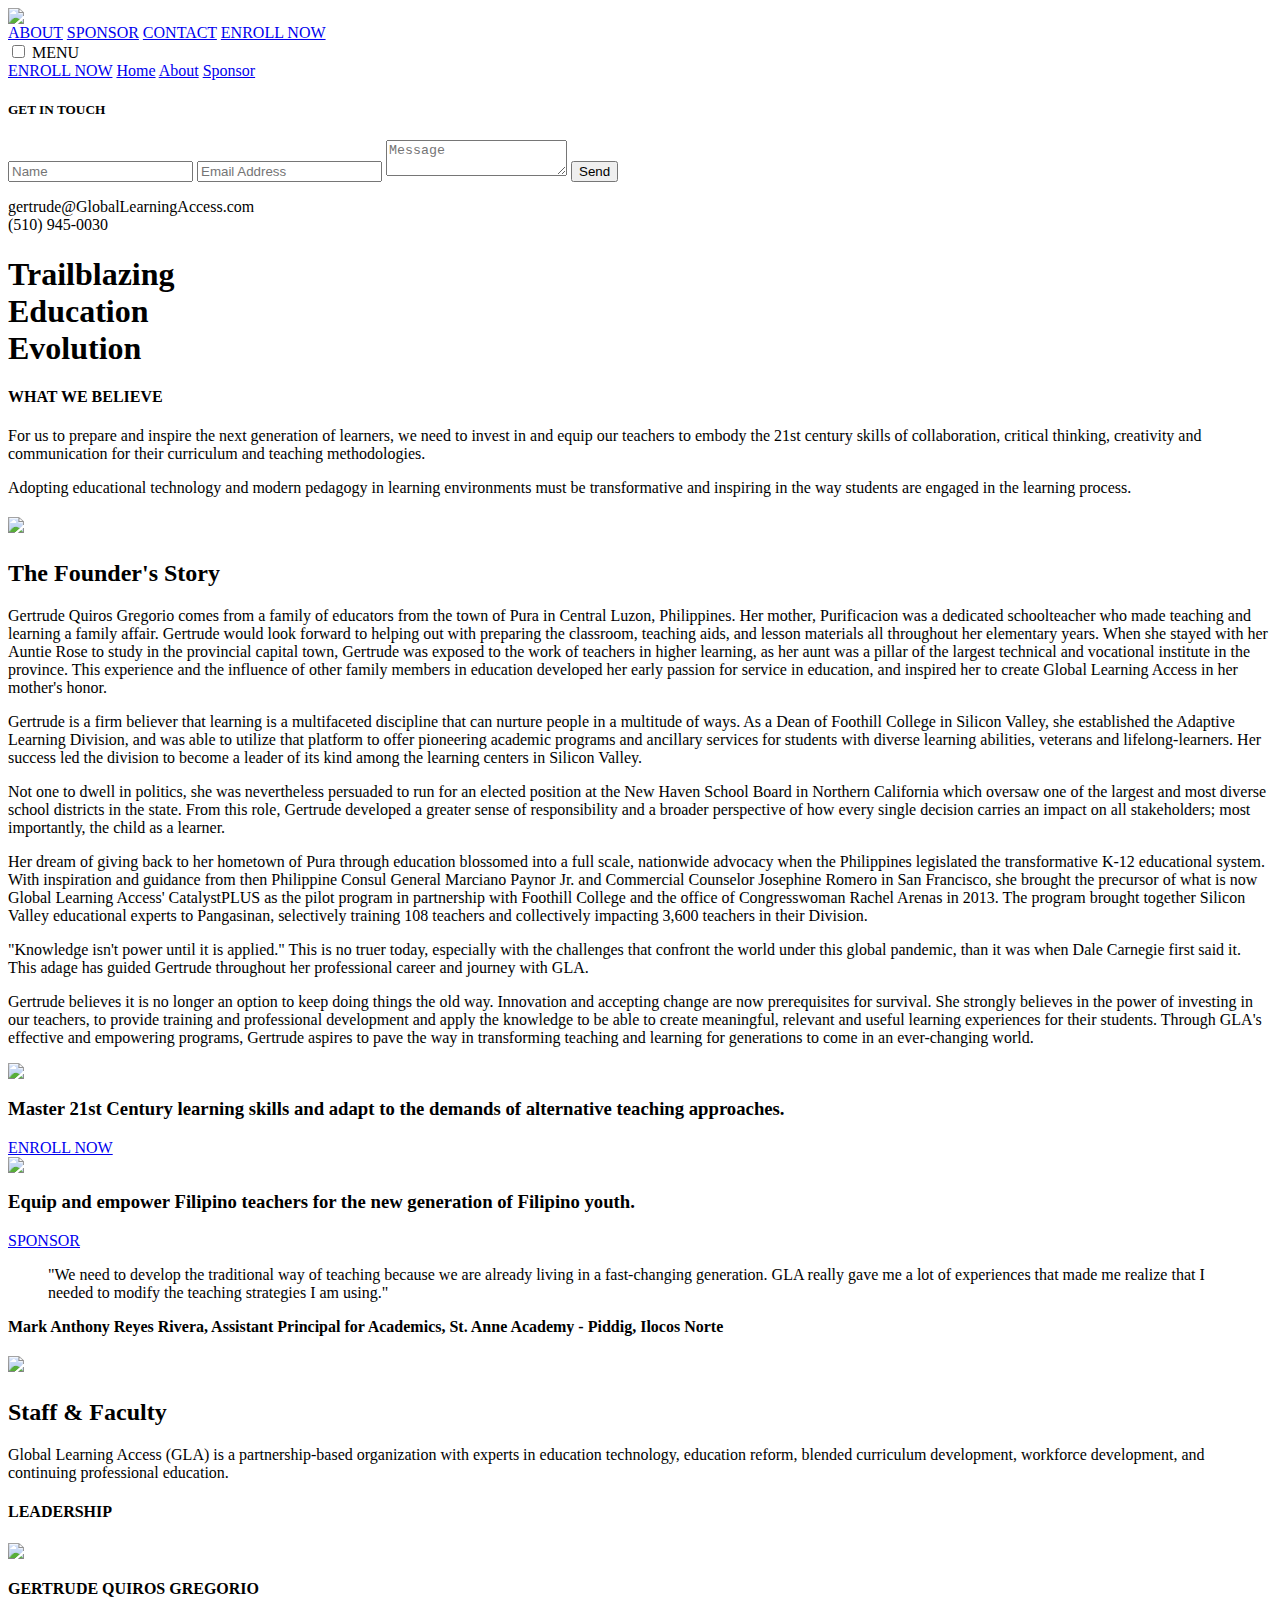
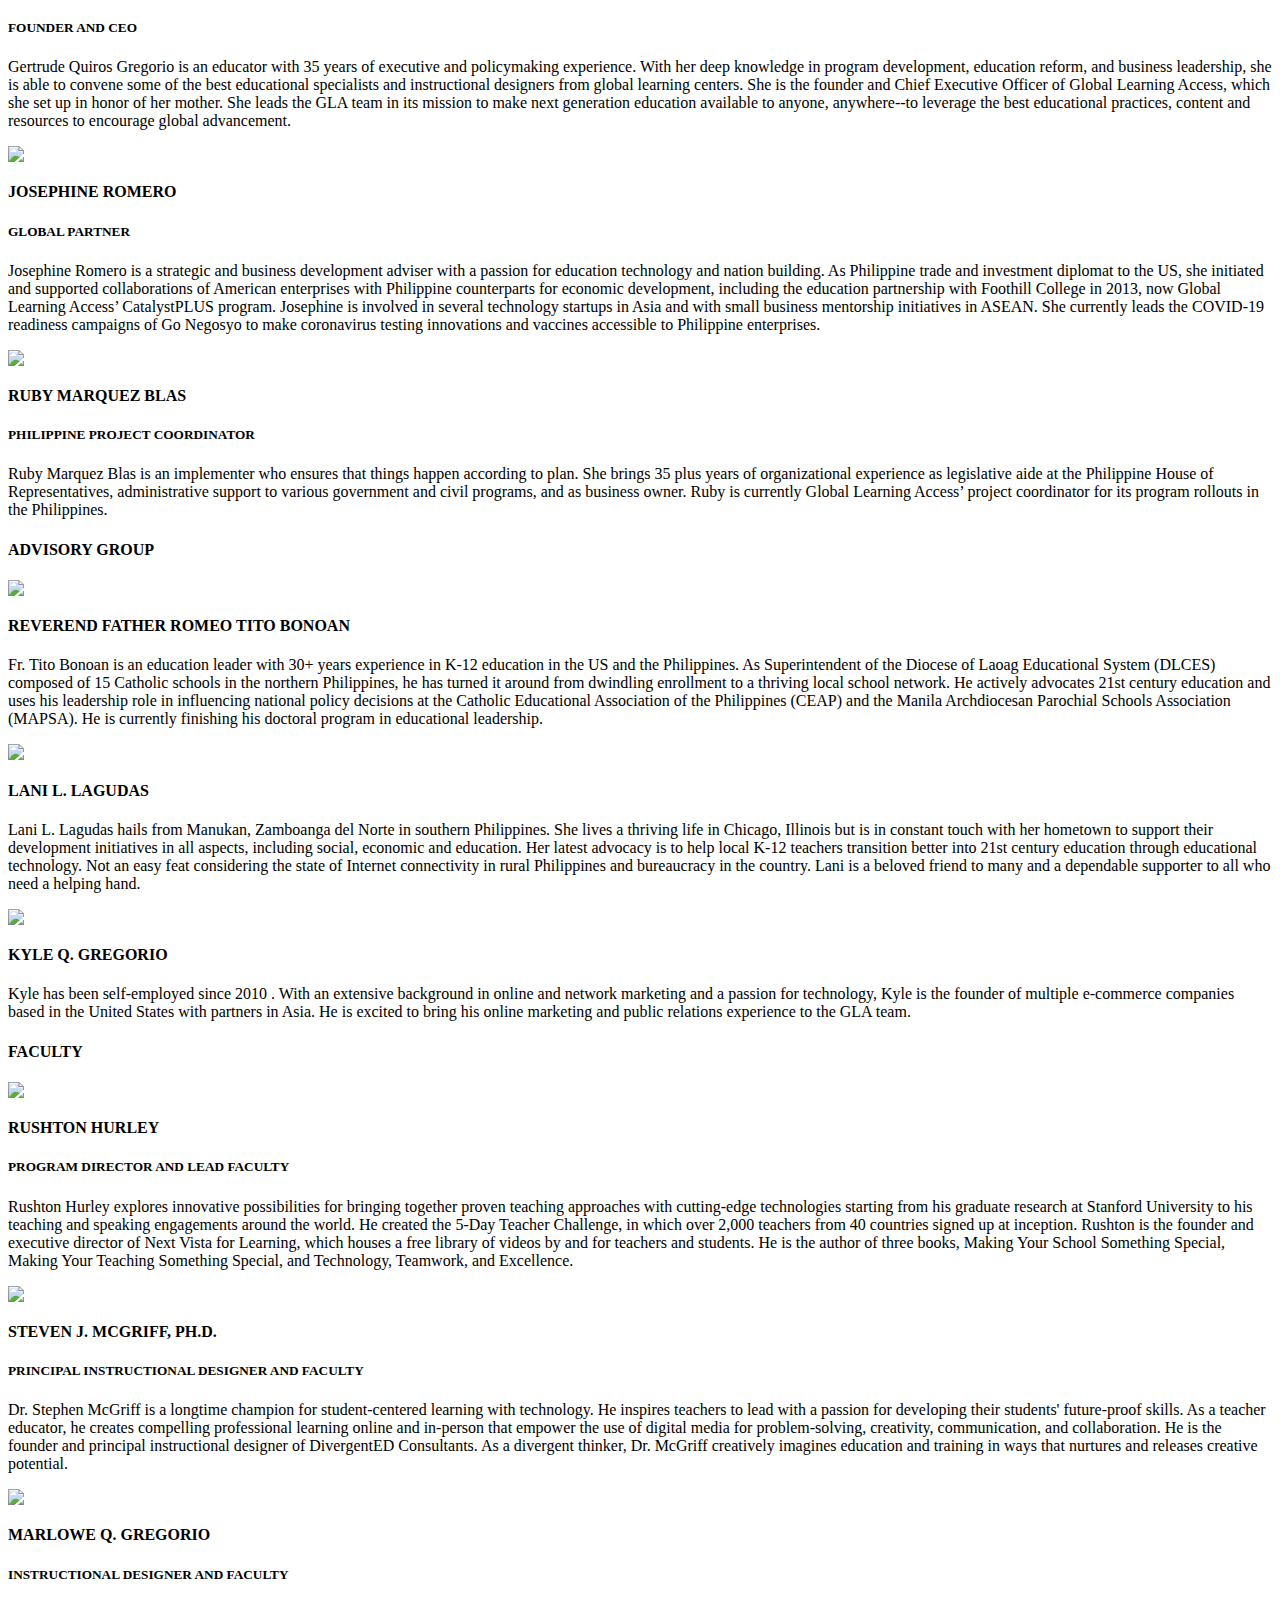
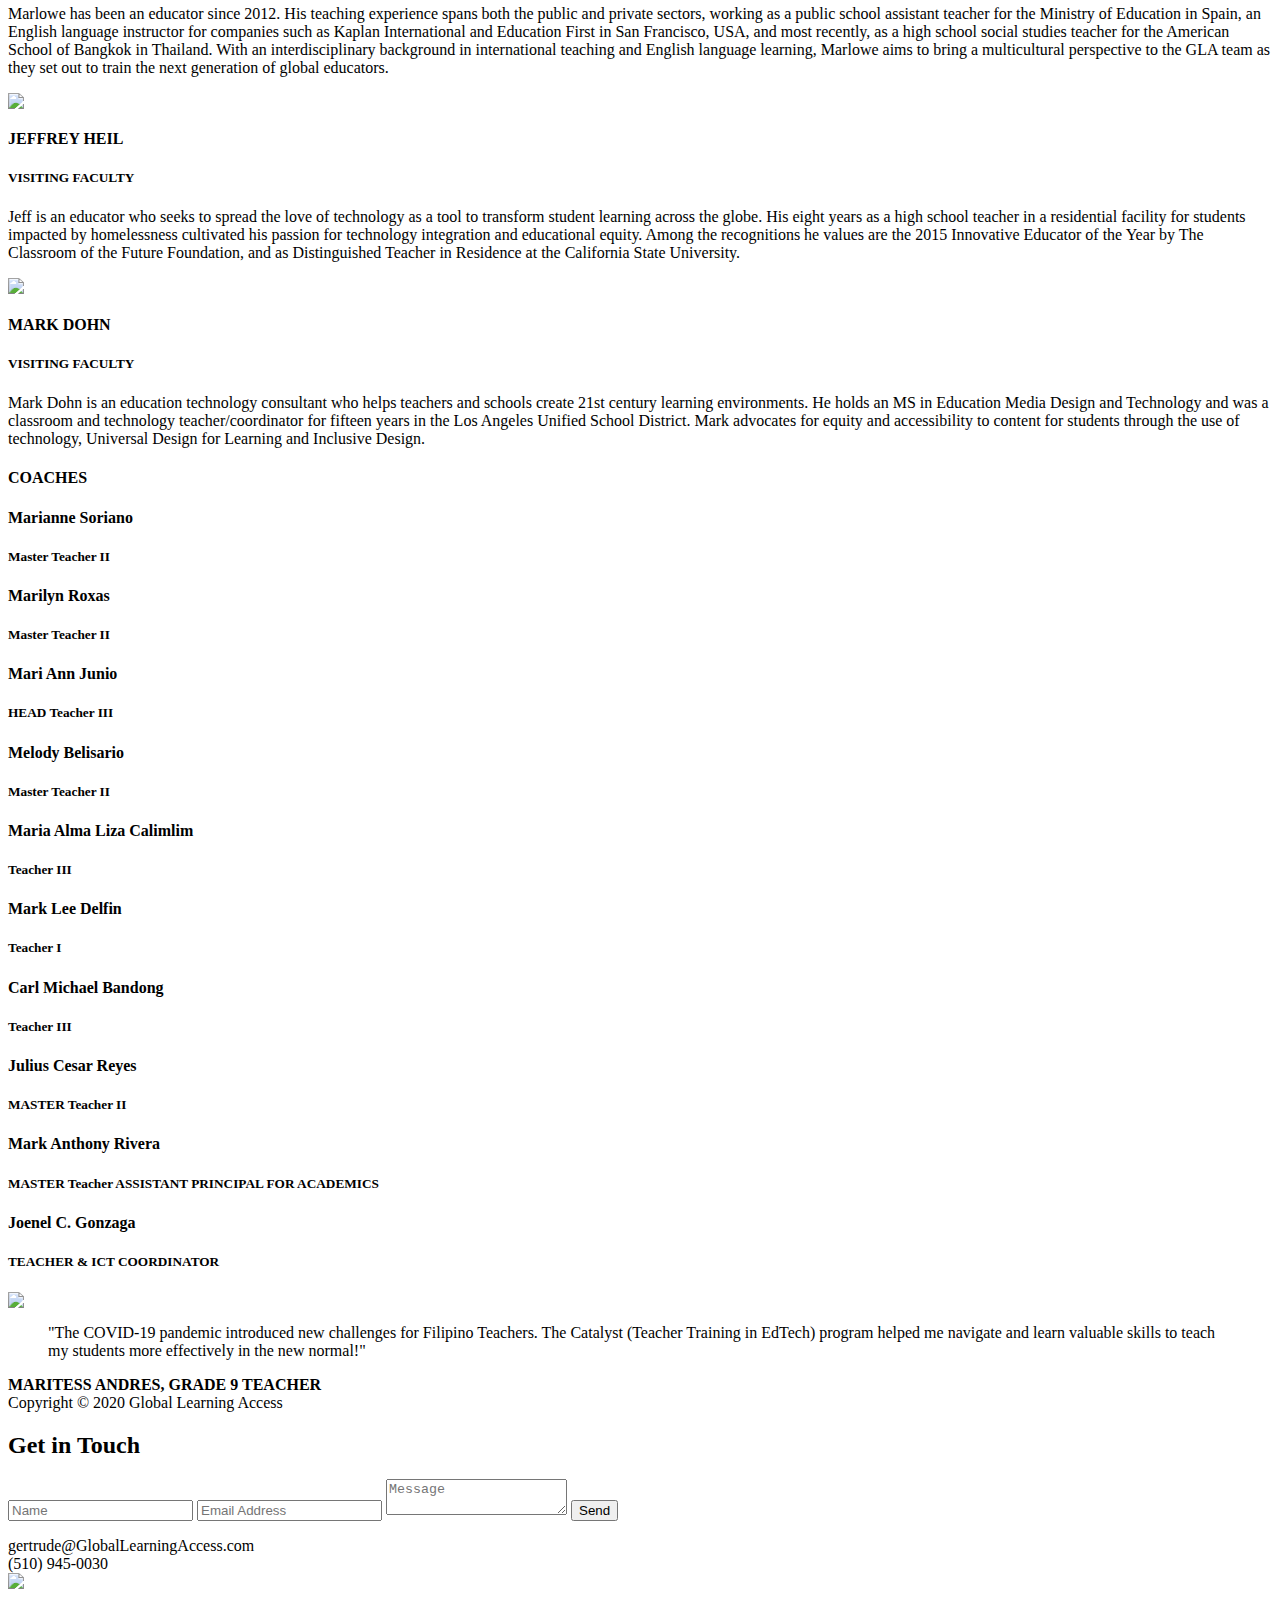
==== about.html @ c1fe34ea "Add missing photos and copy edits" ====
<html>
  <head>
    <title>Global Learning Access - About Us</title>
    <meta name="viewport" content="width=device-width, initial-scale=1" />
    <meta name="description" content="For us  to prepare and inspire the next generation of learners, we need to invest  and equip  our teachers to imbibe the 21st century skills of collaboration, critical thinking, creativity and communication for their curriculum and teaching methodologies. " />
    <meta name="author" content="Global Learning Access" />
    <meta property="og:title" content="Global Learning Access - About Us" />
    <meta property="og:type" content="website" />
    <meta property="og:description" content="For us  to prepare and inspire the next generation of learners, we need to invest  and equip  our teachers to imbibe the 21st century skills of collaboration, critical thinking, creativity and communication for their curriculum and teaching methodologies. " />
    <meta property="og:image:secure_url" content="http://globallearningaccess.com/images/about-share.png" />
    <meta property="og:image" content="http://globallearningaccess.com/images/about-share.png" />
    <meta property="og:image:width" content="1200" />
    <meta property="og:image:height" content="630" />
    <meta property="og:site_name" content="Global Learning Access" />
    <!-- Global site tag (gtag.js) - Google Analytics -->
    <script async src="https://www.googletagmanager.com/gtag/js?id=G-HV9JNRF1NH"></script>
    <script>
      window.dataLayer = window.dataLayer || [];
      function gtag(){dataLayer.push(arguments);}
      gtag('js', new Date());
      gtag('config', 'G-HV9JNRF1NH');
    </script>
    <link rel="preconnect" href="https://fonts.gstatic.com">
    <link href="https://fonts.googleapis.com/css2?family=Mulish:ital,wght@0,400;0,500;0,600;0,700;1,400;1,500;1,600;1,700&display=swap" rel="stylesheet">
    
    <link rel="apple-touch-icon" sizes="76x76" href="https://d1aupjwqrojm93.cloudfront.net/b8f00e3f-1514-4005-8015-40bdee9d39f9/images/apple-touch-icon.png">
    <link rel="icon" type="image/png" sizes="32x32" href="https://d1aupjwqrojm93.cloudfront.net/b8f00e3f-1514-4005-8015-40bdee9d39f9/images/favicon-32x32.png">
    <link rel="icon" type="image/png" sizes="16x16" href="https://d1aupjwqrojm93.cloudfront.net/b8f00e3f-1514-4005-8015-40bdee9d39f9/images/favicon-16x16.png">
    <link rel="manifest" href="https://d1aupjwqrojm93.cloudfront.net/b8f00e3f-1514-4005-8015-40bdee9d39f9/images/site.webmanifest">
    <link rel="mask-icon" href="https://d1aupjwqrojm93.cloudfront.net/b8f00e3f-1514-4005-8015-40bdee9d39f9/images/safari-pinned-tab.svg" color="#5bbad5">
    <link rel="shortcut icon" href="https://d1aupjwqrojm93.cloudfront.net/b8f00e3f-1514-4005-8015-40bdee9d39f9/images/favicon.ico">
    <meta name="msapplication-TileColor" content="#da532c">
    <meta name="msapplication-config" content="https://d1aupjwqrojm93.cloudfront.net/b8f00e3f-1514-4005-8015-40bdee9d39f9/images/browserconfig.xml">
    <meta name="theme-color" content="#ffffff">
    <link href="https://d1aupjwqrojm93.cloudfront.net/b8f00e3f-1514-4005-8015-40bdee9d39f9/styles.css" rel="stylesheet">

  </head>
  <body id="about">
    <header>
      <a href="/" class="logo"><img src="https://d1aupjwqrojm93.cloudfront.net/b8f00e3f-1514-4005-8015-40bdee9d39f9/images/logo-white.svg"></a>
      <nav class="desktop">
        <a href="/about">ABOUT</a>
        <a href="/sponsor">SPONSOR</a>
        <a href="#" class="contact-toggle">CONTACT</a>
        <a href="/enroll" class="btn btn-enroll">ENROLL NOW</a>
      </nav>
      <div id="menuToggle" class="mobile">
        <input type="checkbox" />
        MENU
        <nav id="menu">
          <a href="/enroll" class="btn btn-enroll">ENROLL NOW</a>
          <a href="/">Home</a>
          <a href="/about">About</a>
          <a href="/sponsor">Sponsor</a>
          <h5>GET IN TOUCH</h5>
          <form action="https://formspree.io/f/meqpllan" method="POST">
            <input type="text" name="name" placeholder="Name">
            <input type="email" name="_replyto" placeholder="Email Address">
            <textarea name="message" placeholder="Message"></textarea>
            <button id="contact-submit" type="submit" class="btn btn-pink-solid">Send</button>
          </form>
          gertrude@GlobalLearningAccess.com<br/>
          (510) 945-0030
        </nav>
      </div>
    </header>
    <section class="about-hero hero-section">
      <div class="title">
        <h1>
        Trailblazing
        <div class="indent-2">Education</div>
        <div class="indent-1">Evolution</div>
        </h1>
      </div>
      <div class="hero-description">
        <h4>WHAT WE BELIEVE</h4>
        <p>For us to prepare and inspire the next generation of learners, we need to invest in and equip our teachers to embody the 21st century skills of collaboration, critical thinking, creativity and communication for their curriculum and teaching methodologies. </p>
        <p>Adopting educational technology and modern pedagogy in learning environments must be transformative and inspiring in the way students are engaged in the learning process. </p>
      </div>
    </section>
    <div class="spacer"></div>
    <section class="about-story container-small">
      <h2>    <img src="https://d1aupjwqrojm93.cloudfront.net/b8f00e3f-1514-4005-8015-40bdee9d39f9/images/founder-story.svg">
      <br/><br/>
      The Founder's Story</h2>
      <div class="mobile-collapse"><p>Gertrude Quiros Gregorio comes from a family of educators from the town of Pura in Central Luzon, Philippines. Her mother, Purificacion was a dedicated schoolteacher who made teaching and learning a family affair. Gertrude would look forward to helping out with preparing the classroom, teaching aids, and lesson materials all throughout her elementary years. When she stayed with her Auntie Rose to study in the provincial capital town, Gertrude was exposed to the work of teachers in higher learning, as her aunt was a pillar of the largest technical and vocational institute in the province. This experience and the influence of other family members in education developed her early passion for service in education, and inspired her to create Global Learning Access in her mother's honor.</p>
      
      <p>Gertrude is a firm believer that learning is a multifaceted discipline that can nurture people in a multitude of ways. As a Dean of Foothill College in Silicon Valley, she established the Adaptive Learning Division, and was able to utilize that platform to offer pioneering academic programs and ancillary services for students with diverse learning abilities, veterans and lifelong-learners. Her success led the division to become a leader of its kind among the learning centers in Silicon Valley.</p>
      <p>Not one to dwell in politics, she was nevertheless persuaded to run for an elected position at the New Haven School Board in Northern California which oversaw one of the largest and most diverse school districts in the state. From this role, Gertrude developed a greater sense of responsibility and a broader perspective of how every single decision carries an impact on all stakeholders; most importantly, the child as a learner.</p>
      
      <p>Her dream of giving back to her hometown of Pura through education blossomed into a full scale, nationwide advocacy when the Philippines legislated the transformative K-12 educational system. With inspiration and guidance from then Philippine Consul General Marciano Paynor Jr. and Commercial Counselor Josephine Romero in San Francisco, she brought the precursor of what is now Global Learning Access' CatalystPLUS as the pilot program in partnership with Foothill College and the office of Congresswoman Rachel Arenas in 2013. The program brought together Silicon Valley educational experts to Pangasinan, selectively training 108 teachers and collectively impacting 3,600 teachers in their Division.</p>
      
      <p>"Knowledge isn't power until it is applied." This is no truer today, especially with the challenges that confront the world under this global pandemic, than it was when Dale Carnegie first said it. This adage has guided Gertrude throughout her professional career and journey with GLA.</p>
      
      <p>Gertrude believes it is no longer an option to keep doing things the old way. Innovation and accepting change are now prerequisites for survival. She strongly believes in the power of investing in our teachers, to provide training and professional development and apply the knowledge to be able to create meaningful, relevant and useful learning experiences for their students. Through GLA's effective and empowering programs, Gertrude aspires to pave the way in transforming teaching and learning for generations to come in an ever-changing world.</p>
      <div class="fade"></div>
    </div>
    </section>
    
    <div class="cta-block">
      <section class="home-cta home-cta-left">
        <img src="https://d1aupjwqrojm93.cloudfront.net/b8f00e3f-1514-4005-8015-40bdee9d39f9/images/home-cta-left-bg.svg" class="mobile" />
        <h3>Master 21st Century learning skills and adapt to the demands of alternative teaching approaches.</h3>
        <a href="/enroll" class="btn btn-teal">ENROLL NOW</a>
      </section>
      <section class="home-cta home-cta-right">
        <img src="https://d1aupjwqrojm93.cloudfront.net/b8f00e3f-1514-4005-8015-40bdee9d39f9/images/home-cta-right-bg.svg" class="mobile" />
        <h3>Equip and empower Filipino teachers for the new generation of Filipino youth.</h3>
        <a href="/sponsor" class="btn btn-pink">SPONSOR</a>
      </section>
    </div>
    <section class="testimonials">
      <blockquote>
        "We need to develop the traditional way of teaching because we are already living in a fast-changing generation. GLA really gave me a lot of experiences that made me realize that I needed to modify the teaching strategies I am using."
      </blockquote>
      <strong class="author">Mark Anthony Reyes Rivera, Assistant Principal for Academics, St. Anne Academy - Piddig, Ilocos Norte
      </strong>
    </section>
    <section class="about-story container-small">
      <h2>    <img src="https://d1aupjwqrojm93.cloudfront.net/b8f00e3f-1514-4005-8015-40bdee9d39f9/images/staff-faculty.svg">
      <br/><br/>
      Staff & Faculty</h2>
      <p>Global Learning Access (GLA) is a partnership-based organization with experts in education technology, education reform, blended curriculum development, workforce development, and continuing professional education.</p>
      <div class="staff-group">
        <h4>LEADERSHIP</h4>
        <div class="staff">
          <img src="https://d1aupjwqrojm93.cloudfront.net/b8f00e3f-1514-4005-8015-40bdee9d39f9/images/gregorio.png">
          <div class="staff-info">
            <h4>GERTRUDE QUIROS GREGORIO</h4>
            <h5>FOUNDER AND CEO</h5>
            <p>Gertrude Quiros Gregorio is an educator with 35 years of executive and policymaking experience. With her deep knowledge in program development, education reform, and business leadership, she is able to convene some of the best educational specialists and instructional designers from global learning centers. She is the founder and Chief Executive Officer of Global Learning Access, which she set up in honor of her mother. She leads the GLA team in its mission to make next generation education available to anyone, anywhere--to leverage the best educational practices, content and resources to encourage global advancement.</p>
          </div>
        </div>
        <div class="staff">
          <img src="https://d1aupjwqrojm93.cloudfront.net/b8f00e3f-1514-4005-8015-40bdee9d39f9/images/romero.png">
          <div class="staff-info">
            <h4>JOSEPHINE ROMERO</h4>
            <h5>GLOBAL PARTNER</h5>
            <p>Josephine Romero is a strategic and business development adviser with a passion for education technology and nation building. As Philippine trade and investment diplomat to the US, she initiated and supported collaborations of American enterprises with Philippine counterparts for economic development, including the education partnership with Foothill College in 2013, now Global Learning Access’ CatalystPLUS program. Josephine is involved in several technology startups in Asia and with small business mentorship initiatives in ASEAN. She currently leads the COVID-19 readiness campaigns of Go Negosyo to make coronavirus testing innovations and vaccines accessible to Philippine enterprises.</p>
          </div>
        </div>
        <div class="staff">
          <img src="https://d1aupjwqrojm93.cloudfront.net/b8f00e3f-1514-4005-8015-40bdee9d39f9/images/blas.png">
          <div class="staff-info">
            <h4>RUBY MARQUEZ BLAS</h4>
            <h5>PHILIPPINE PROJECT COORDINATOR</h5>
            <p>Ruby Marquez Blas is an implementer who ensures that things happen according to plan. She brings 35 plus years of organizational experience as legislative aide at the Philippine House of Representatives, administrative support to various government and civil programs, and as business owner. Ruby is currently Global Learning Access’ project coordinator for its program rollouts in the Philippines.</p>
          </div>
        </div>
      </div>
      <div class="staff-group">
        <h4>ADVISORY GROUP</h4>
        <div class="staff">
          <img src="https://d1aupjwqrojm93.cloudfront.net/b8f00e3f-1514-4005-8015-40bdee9d39f9/images/bonoan.png">
          <div class="staff-info">
            <h4>REVEREND FATHER ROMEO TITO BONOAN</h4>
            <p>Fr. Tito Bonoan is an education leader with 30+ years experience in K-12 education in the US and the Philippines. As Superintendent of the Diocese of Laoag Educational System (DLCES) composed of 15 Catholic schools in the northern Philippines, he has turned it around from dwindling enrollment to a thriving local school network. He actively advocates 21st century education and uses his leadership role in influencing national policy decisions at the Catholic Educational Association of the Philippines (CEAP) and the Manila Archdiocesan Parochial Schools Association (MAPSA). He is currently finishing his doctoral program in educational leadership.</p>
          </div>
        </div>
        <div class="staff">
          <img src="https://d1aupjwqrojm93.cloudfront.net/b8f00e3f-1514-4005-8015-40bdee9d39f9/images/lagudas.png">
          <div class="staff-info">
            <h4>LANI L. LAGUDAS</h4>
            <p>Lani L. Lagudas hails from Manukan, Zamboanga del Norte in southern Philippines. She lives a thriving life in Chicago, Illinois but is in constant touch with her hometown to support their development initiatives in all aspects, including social, economic and education. Her latest advocacy is to help local K-12 teachers transition better into 21st century education through educational technology. Not an easy feat considering the state of Internet connectivity in rural Philippines and bureaucracy in the country. Lani is a beloved friend to many and a dependable supporter to all who need a helping hand.</p>
          </div>
        </div>
        <div class="staff">
          <img src="https://d1aupjwqrojm93.cloudfront.net/b8f00e3f-1514-4005-8015-40bdee9d39f9/images/gregorio-k.png">
          <div class="staff-info">
            <h4>KYLE Q. GREGORIO</h4>
            <p>Kyle has been self-employed since 2010 . With an extensive background in online and network marketing and a passion for  technology, Kyle is the founder of multiple e-commerce companies based in the United States with partners in Asia.  He is excited to bring his online marketing and public relations experience to the GLA team.</p>
          </div>
        </div>
      </div>
      <div class="staff-group">
        <h4>FACULTY</h4>
        <div class="staff">
          <img src="https://d1aupjwqrojm93.cloudfront.net/b8f00e3f-1514-4005-8015-40bdee9d39f9/images/hurley.png">
          <div class="staff-info">
            <h4>RUSHTON HURLEY</h4>
            <h5>PROGRAM DIRECTOR AND LEAD FACULTY</h5>
            <p>Rushton Hurley explores innovative possibilities for bringing together proven teaching approaches with cutting-edge technologies starting from his graduate research at Stanford University to his teaching and speaking engagements around the world. He created the 5-Day Teacher Challenge, in which over 2,000 teachers from 40 countries signed up at inception. Rushton is the founder and executive director of Next Vista for Learning, which houses a free library of videos by and for teachers and students. He is the author of three  books, Making Your School Something Special, Making Your Teaching Something Special, and Technology, Teamwork, and Excellence.</p>
          </div>
        </div>
        <div class="staff">
          <img src="https://d1aupjwqrojm93.cloudfront.net/b8f00e3f-1514-4005-8015-40bdee9d39f9/images/mcgriff.png">
          <div class="staff-info">
            <h4>STEVEN J. MCGRIFF, PH.D.</h4>
            <h5>PRINCIPAL INSTRUCTIONAL DESIGNER AND FACULTY</h5>
            <p>Dr. Stephen McGriff is a longtime champion for student-centered learning with technology. He inspires teachers to lead with a passion for developing their students' future-proof skills. As a teacher educator, he creates compelling professional learning online and in-person that empower the use of digital media for problem-solving, creativity, communication, and collaboration. He is the founder and principal instructional designer of DivergentED Consultants. As a divergent thinker, Dr. McGriff creatively imagines education and training in ways that nurtures and releases creative potential.  </p>
          </div>
        </div>
        <div class="staff">
          <img src="https://d1aupjwqrojm93.cloudfront.net/b8f00e3f-1514-4005-8015-40bdee9d39f9/images/gregorio-m.png">
          <div class="staff-info">
            <h4>MARLOWE Q. GREGORIO</h4>
            <h5>INSTRUCTIONAL DESIGNER AND FACULTY</h5>
            <p>Marlowe has been an educator since 2012. His teaching experience spans both the public and private sectors, working as a public school assistant teacher for the Ministry of Education in Spain, an English language instructor for companies such as Kaplan International and Education First in San Francisco, USA, and most recently, as a high school social studies teacher for the American School of Bangkok in Thailand. With an interdisciplinary background in international teaching and English language learning, Marlowe aims to bring a multicultural perspective to the GLA team as they set out to train the next generation of global educators.</p>
          </div>
        </div>
        <div class="staff">
          <img src="https://d1aupjwqrojm93.cloudfront.net/b8f00e3f-1514-4005-8015-40bdee9d39f9/images/heil.png">
          <div class="staff-info">
            <h4>JEFFREY HEIL</h4>
            <h5>VISITING FACULTY</h5>
            <p>Jeff is an educator who seeks to spread the love of technology as a tool to transform student learning across the globe. His eight years as a high school teacher in a residential facility for students impacted by homelessness cultivated his passion for technology integration and educational equity. Among the recognitions he values are the 2015 Innovative Educator of the Year by The Classroom of the Future Foundation, and as Distinguished Teacher in Residence at the California State University.</p>
          </div>
        </div>
        <div class="staff">
          <img src="https://d1aupjwqrojm93.cloudfront.net/b8f00e3f-1514-4005-8015-40bdee9d39f9/images/dohn.png">
          <div class="staff-info">
            <h4>MARK DOHN</h4>
            <h5>VISITING FACULTY</h5>
            <p>Mark Dohn is an education technology consultant who helps teachers and schools create 21st century learning environments. He holds an MS in Education Media Design and Technology and was a classroom and technology teacher/coordinator for fifteen years in the Los Angeles Unified School District. Mark advocates for equity and accessibility to content for students through the use of technology, Universal Design for Learning and Inclusive Design.</p>
          </div>
        </div>
      </div>
      <div class="coach-group">
        <h4>COACHES</h4>
        <div class="coach">
          
          <div class="staff-info">
            <h4>Marianne Soriano</h4>
            <h5>Master Teacher II</h5>
          </div>
        </div>
        <div class="coach">
          
          <div class="staff-info">
            <h4>Marilyn Roxas</h4>
            <h5>Master Teacher II</h5>
          </div>
        </div>
        <div class="coach">
          
          <div class="staff-info">
            <h4>Mari Ann Junio</h4>
            <h5>HEAD Teacher III</h5>
          </div>
        </div>
        <div class="coach">
          
          <div class="staff-info">
            <h4>Melody Belisario</h4>
            <h5>Master Teacher II</h5>
          </div>
        </div>
        <div class="coach">
          
          <div class="staff-info">
            <h4>Maria Alma Liza Calimlim</h4>
            <h5>Teacher III</h5>
          </div>
        </div>
        <div class="coach">
          
          <div class="staff-info">
            <h4>Mark Lee Delfin</h4>
            <h5>Teacher I</h5>
          </div>
        </div>
        <div class="coach">
          
          <div class="staff-info">
            <h4>Carl Michael Bandong</h4>
            <h5>Teacher III</h5>
          </div>
        </div>
        <div class="coach">
          
          <div class="staff-info">
            <h4>Julius Cesar Reyes</h4>
            <h5>MASTER Teacher II</h5>
          </div>
        </div>
        <div class="coach">
          
          <div class="staff-info">
            <h4>Mark Anthony Rivera</h4>
            <h5>MASTER Teacher ASSISTANT PRINCIPAL FOR ACADEMICS</h5>
          </div>
        </div>
        <div class="coach">
          
          <div class="staff-info">
            <h4>Joenel C. Gonzaga</h4>
            <h5>TEACHER & ICT COORDINATOR</h5>
          </div>
        </div>
      </div>
    </section>
    <div class="stairs"><img src="https://d1aupjwqrojm93.cloudfront.net/b8f00e3f-1514-4005-8015-40bdee9d39f9/images/stairs.svg"></div>
    <section class="testimonials">
      <blockquote>
        "The COVID-19 pandemic introduced new challenges for Filipino Teachers. The Catalyst (Teacher Training in EdTech) program helped me navigate and learn valuable skills to teach my students more effectively in the new normal!"
      </blockquote>
      <strong class="author">MARITESS ANDRES, GRADE 9 TEACHER
      </strong>
    </section>
    <footer>
      Copyright   &#169; 2020 Global Learning Access
    </footer>
    <div id="contact">
      <div class="container-small">
        <div>
          <h2>Get in Touch</h2>
          <form action="https://formspree.io/f/meqpllan" method="POST">
            <input type="text" name="name" placeholder="Name">
            <input type="email" name="_replyto" placeholder="Email Address">
            <textarea name="message" placeholder="Message"></textarea>
            <button id="contact-submit" type="submit" class="btn btn-pink-solid">Send</button>
          </form>
          gertrude@GlobalLearningAccess.com<br/>
          (510) 945-0030
        </div>
        <div class="contact-image">
          <img src="https://d1aupjwqrojm93.cloudfront.net/b8f00e3f-1514-4005-8015-40bdee9d39f9/images/getintouch.svg" />
        </div>
      </div>
    </div>
    <script>
      var contact = document.querySelector("#contact");
      var mobileMenu = document.querySelector("#menuToggle input");
      
      document.querySelector(".contact-toggle").addEventListener("click", function(e) {
        e.preventDefault();
        contact.classList.toggle("toggled");
        window.scrollTo({top: 0, behavior: 'smooth'});
      });

      var mobileMenuToggled = false;
      mobileMenu.addEventListener("click", toggleMobileMenu);
      mobileMenu.addEventListener("tap", toggleMobileMenu);
      function toggleMobileMenu(e) {
        mobileMenuToggled = !mobileMenuToggled;
        document.body.style.overflowY = mobileMenuToggled ? "hidden" : "auto";
      }
    </script>
    <script>
      Array.from(document.querySelectorAll(".mobile-collapse")).forEach(function(el) {
        el.addEventListener("click", function (e) {
          el.classList.toggle("expanded");
        });
      });
    </script>
  </body>
</html>
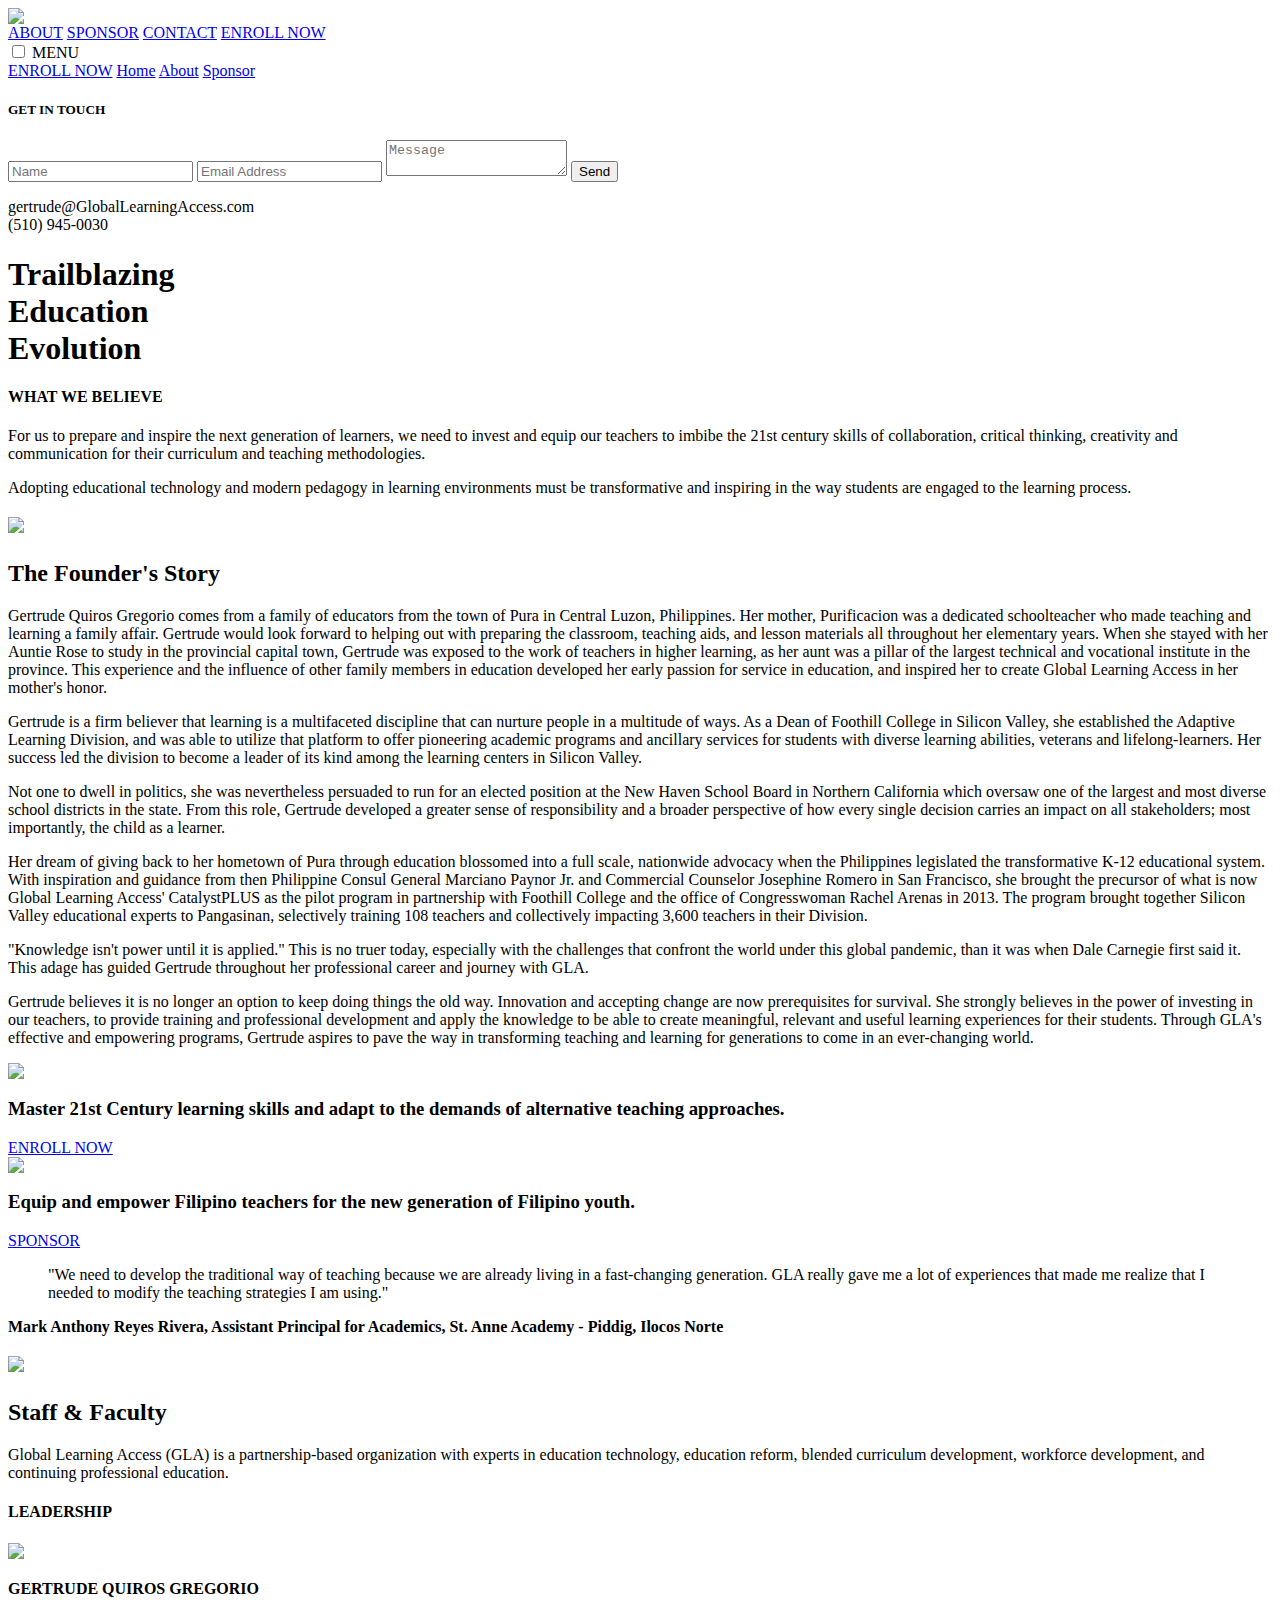
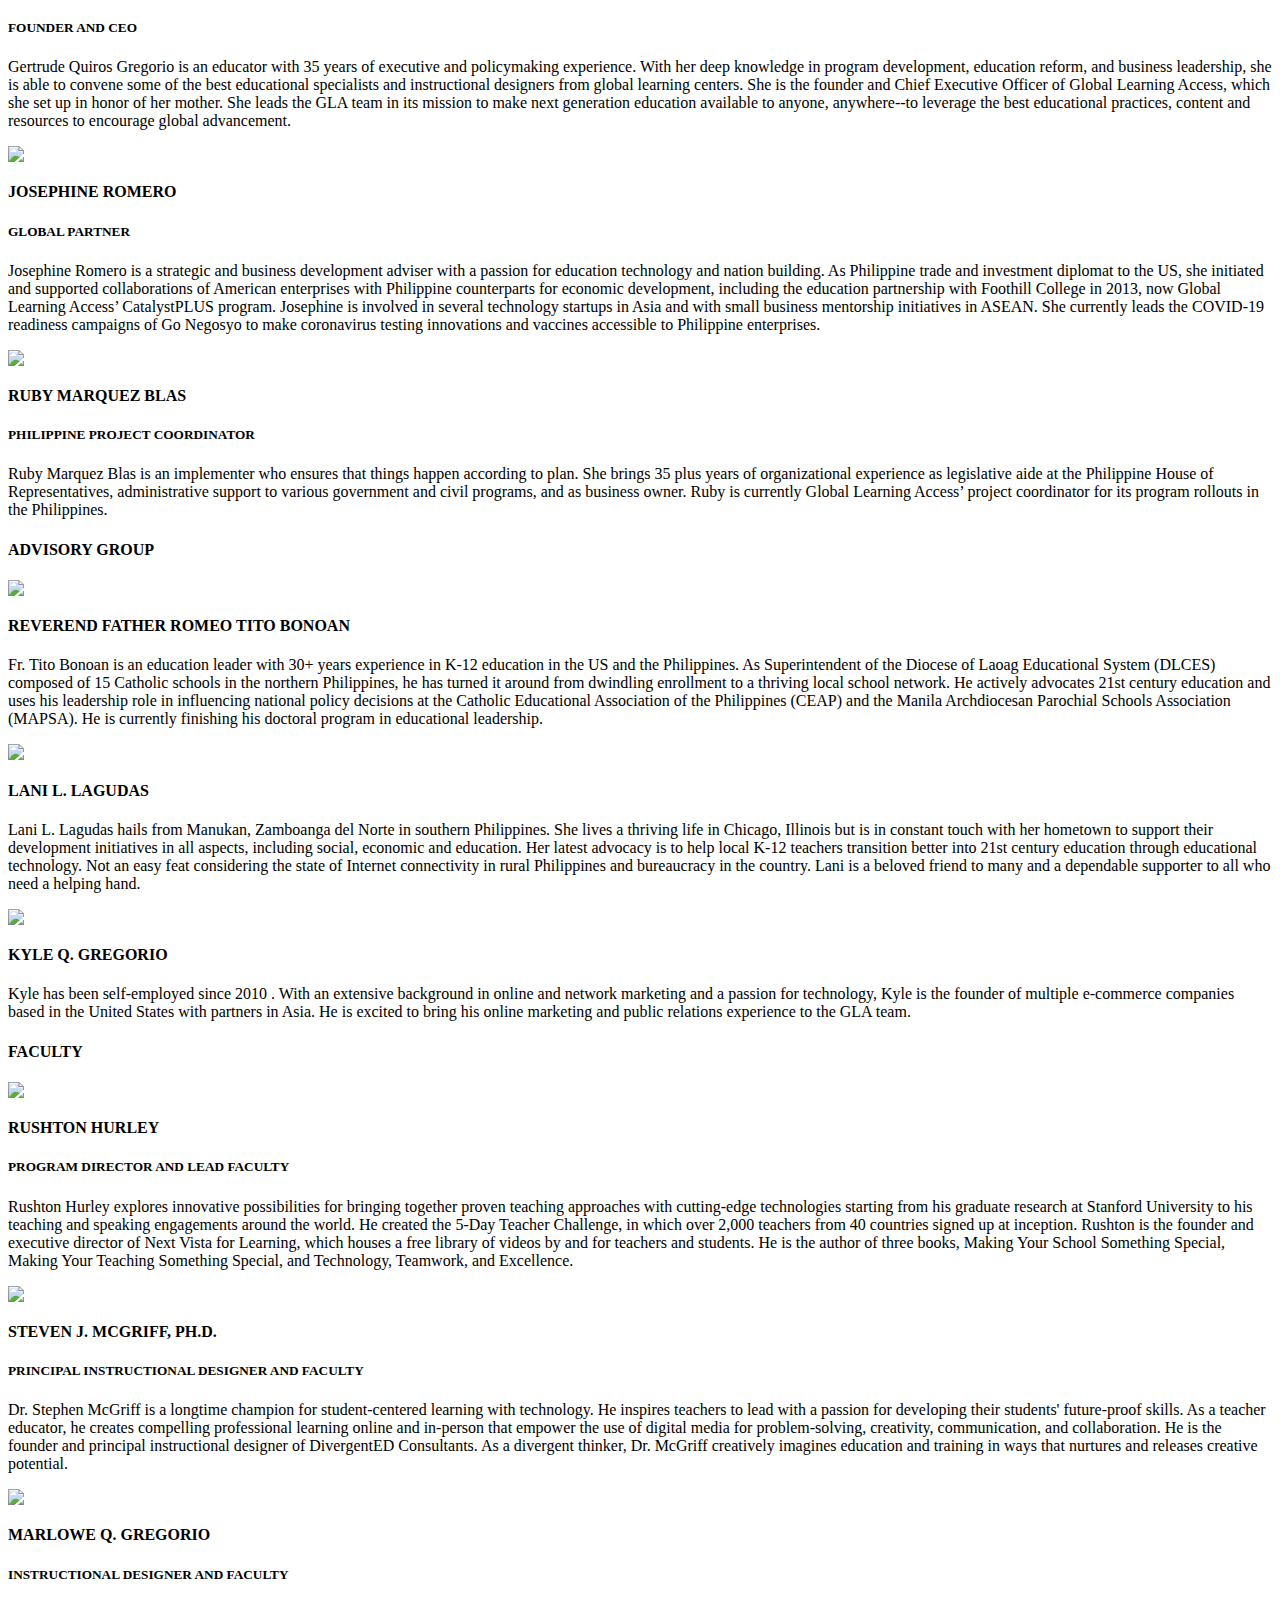
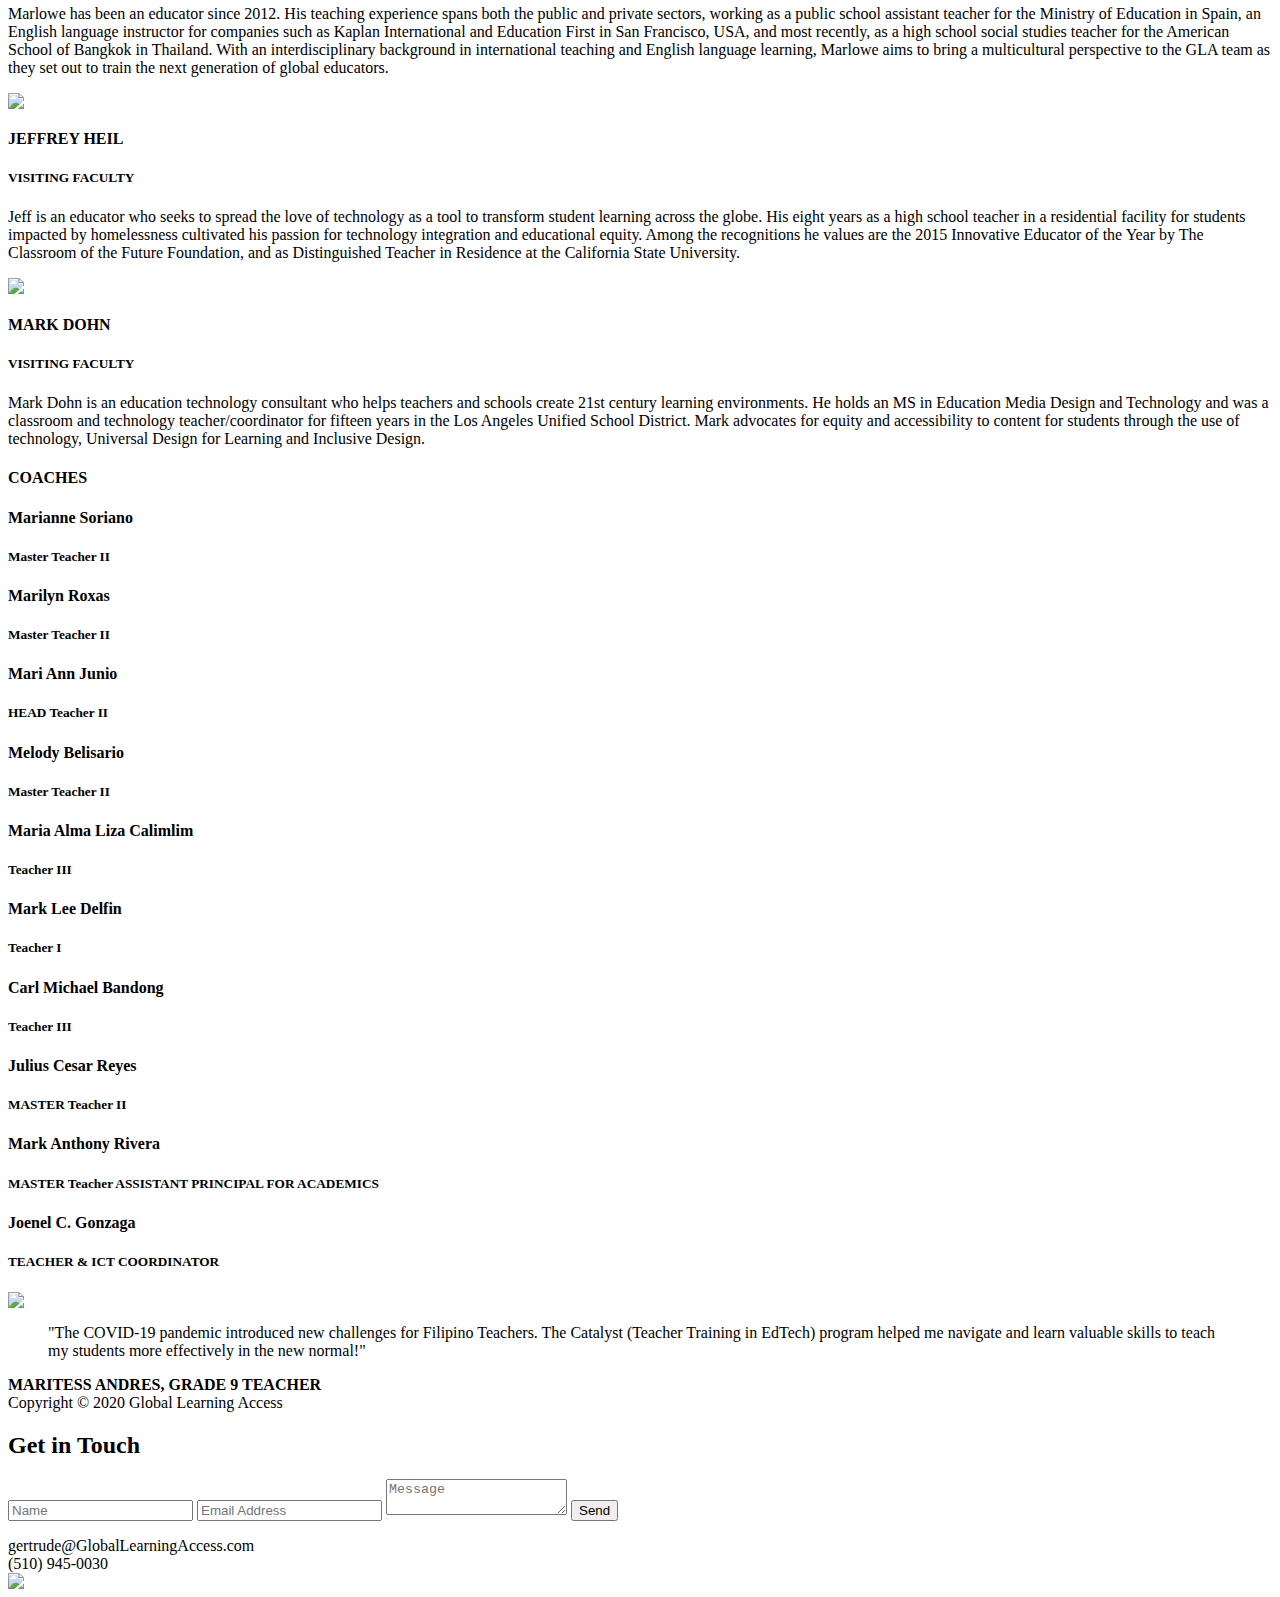
==== commit b769dbb7: "Update markup" ====
--- a/about.html
+++ b/about.html
@@ -74,8 +74,8 @@
       </div>
       <div class="hero-description">
         <h4>WHAT WE BELIEVE</h4>
-        <p>For us to prepare and inspire the next generation of learners, we need to invest in and equip our teachers to embody the 21st century skills of collaboration, critical thinking, creativity and communication for their curriculum and teaching methodologies. </p>
-        <p>Adopting educational technology and modern pedagogy in learning environments must be transformative and inspiring in the way students are engaged in the learning process. </p>
+        <p>For us  to prepare and inspire the next generation of learners, we need to invest  and equip  our teachers to imbibe the 21st century skills of collaboration, critical thinking, creativity and communication for their curriculum and teaching methodologies. </p>
+        <p>Adopting educational technology and modern pedagogy in learning environments  must  be transformative and inspiring in the way students are engaged to the learning process. </p>
       </div>
     </section>
     <div class="spacer"></div>
@@ -199,7 +199,7 @@
           </div>
         </div>
         <div class="staff">
-          <img src="https://d1aupjwqrojm93.cloudfront.net/b8f00e3f-1514-4005-8015-40bdee9d39f9/images/heil.png">
+          <img src="images/photo.png">
           <div class="staff-info">
             <h4>JEFFREY HEIL</h4>
             <h5>VISITING FACULTY</h5>
@@ -207,7 +207,7 @@
           </div>
         </div>
         <div class="staff">
-          <img src="https://d1aupjwqrojm93.cloudfront.net/b8f00e3f-1514-4005-8015-40bdee9d39f9/images/dohn.png">
+          <img src="images/photo.png">
           <div class="staff-info">
             <h4>MARK DOHN</h4>
             <h5>VISITING FACULTY</h5>
@@ -235,7 +235,7 @@
           
           <div class="staff-info">
             <h4>Mari Ann Junio</h4>
-            <h5>HEAD Teacher III</h5>
+            <h5>HEAD Teacher II</h5>
           </div>
         </div>
         <div class="coach">
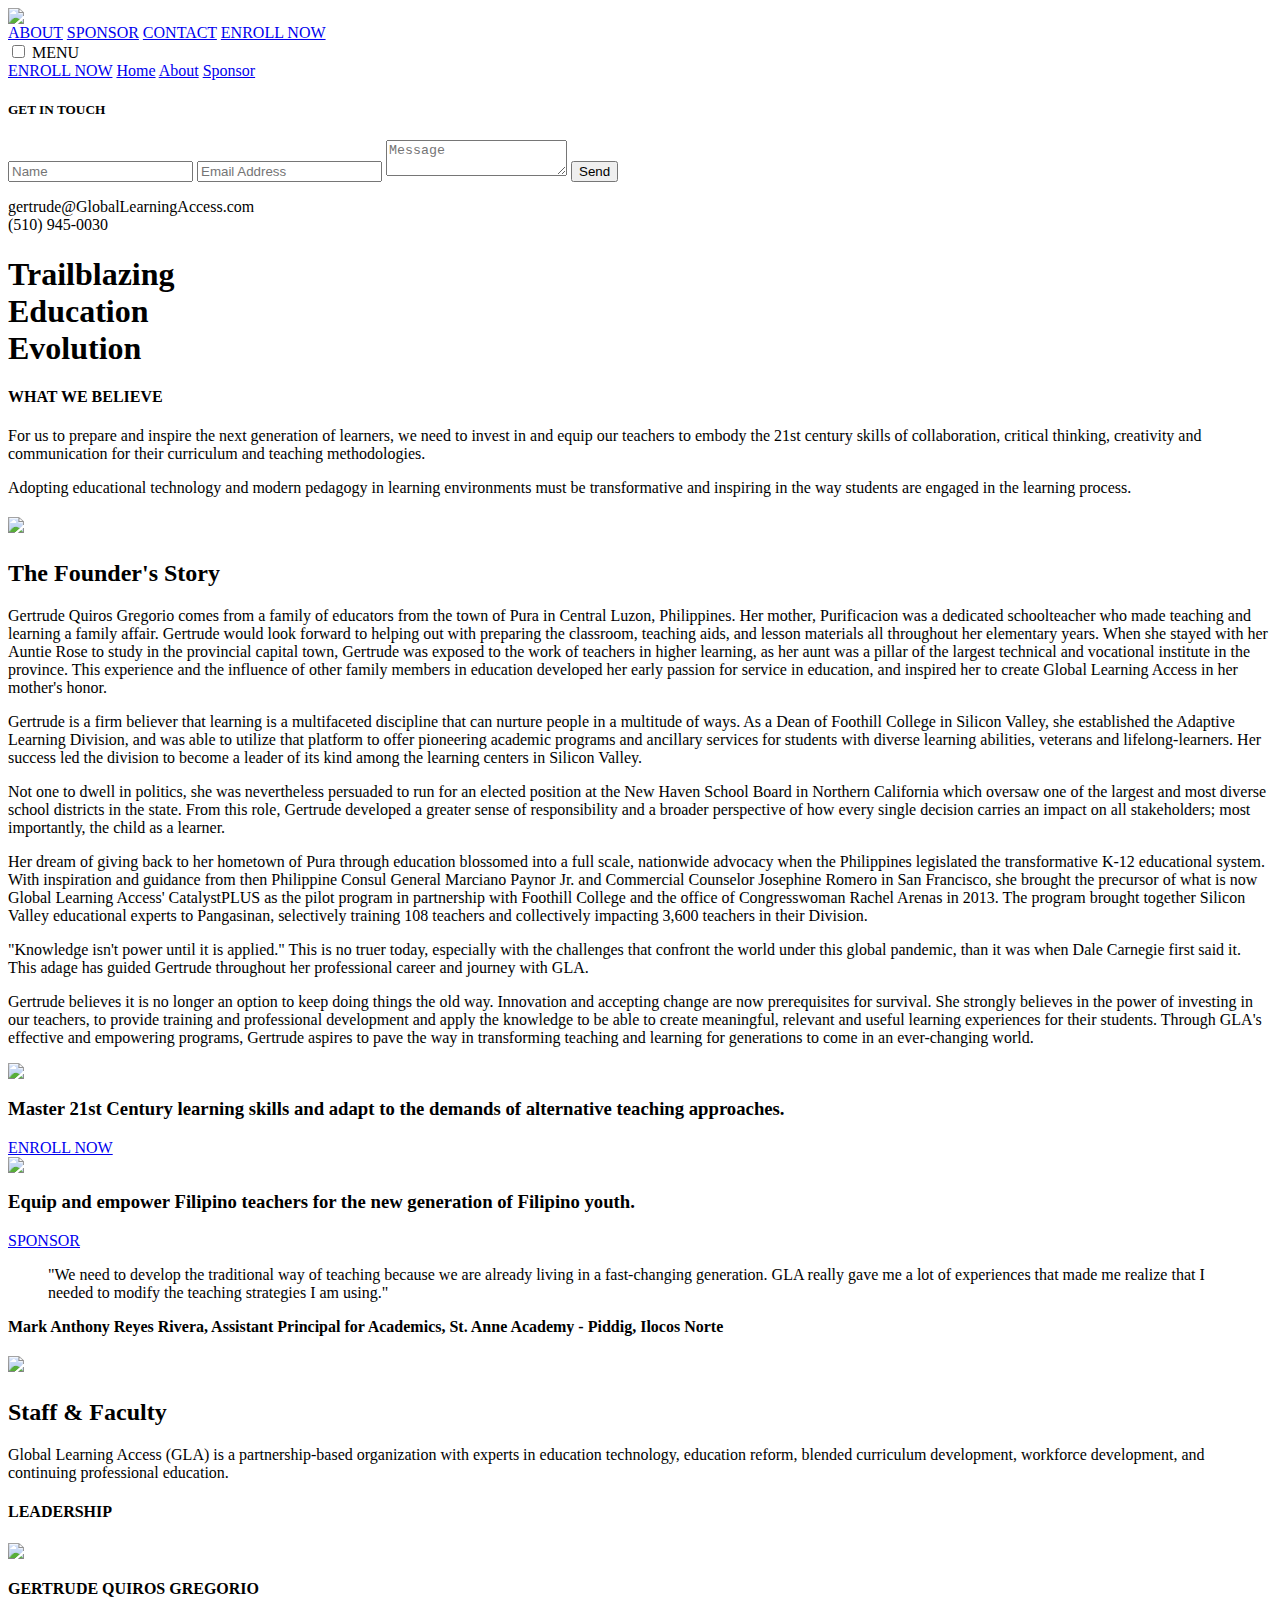
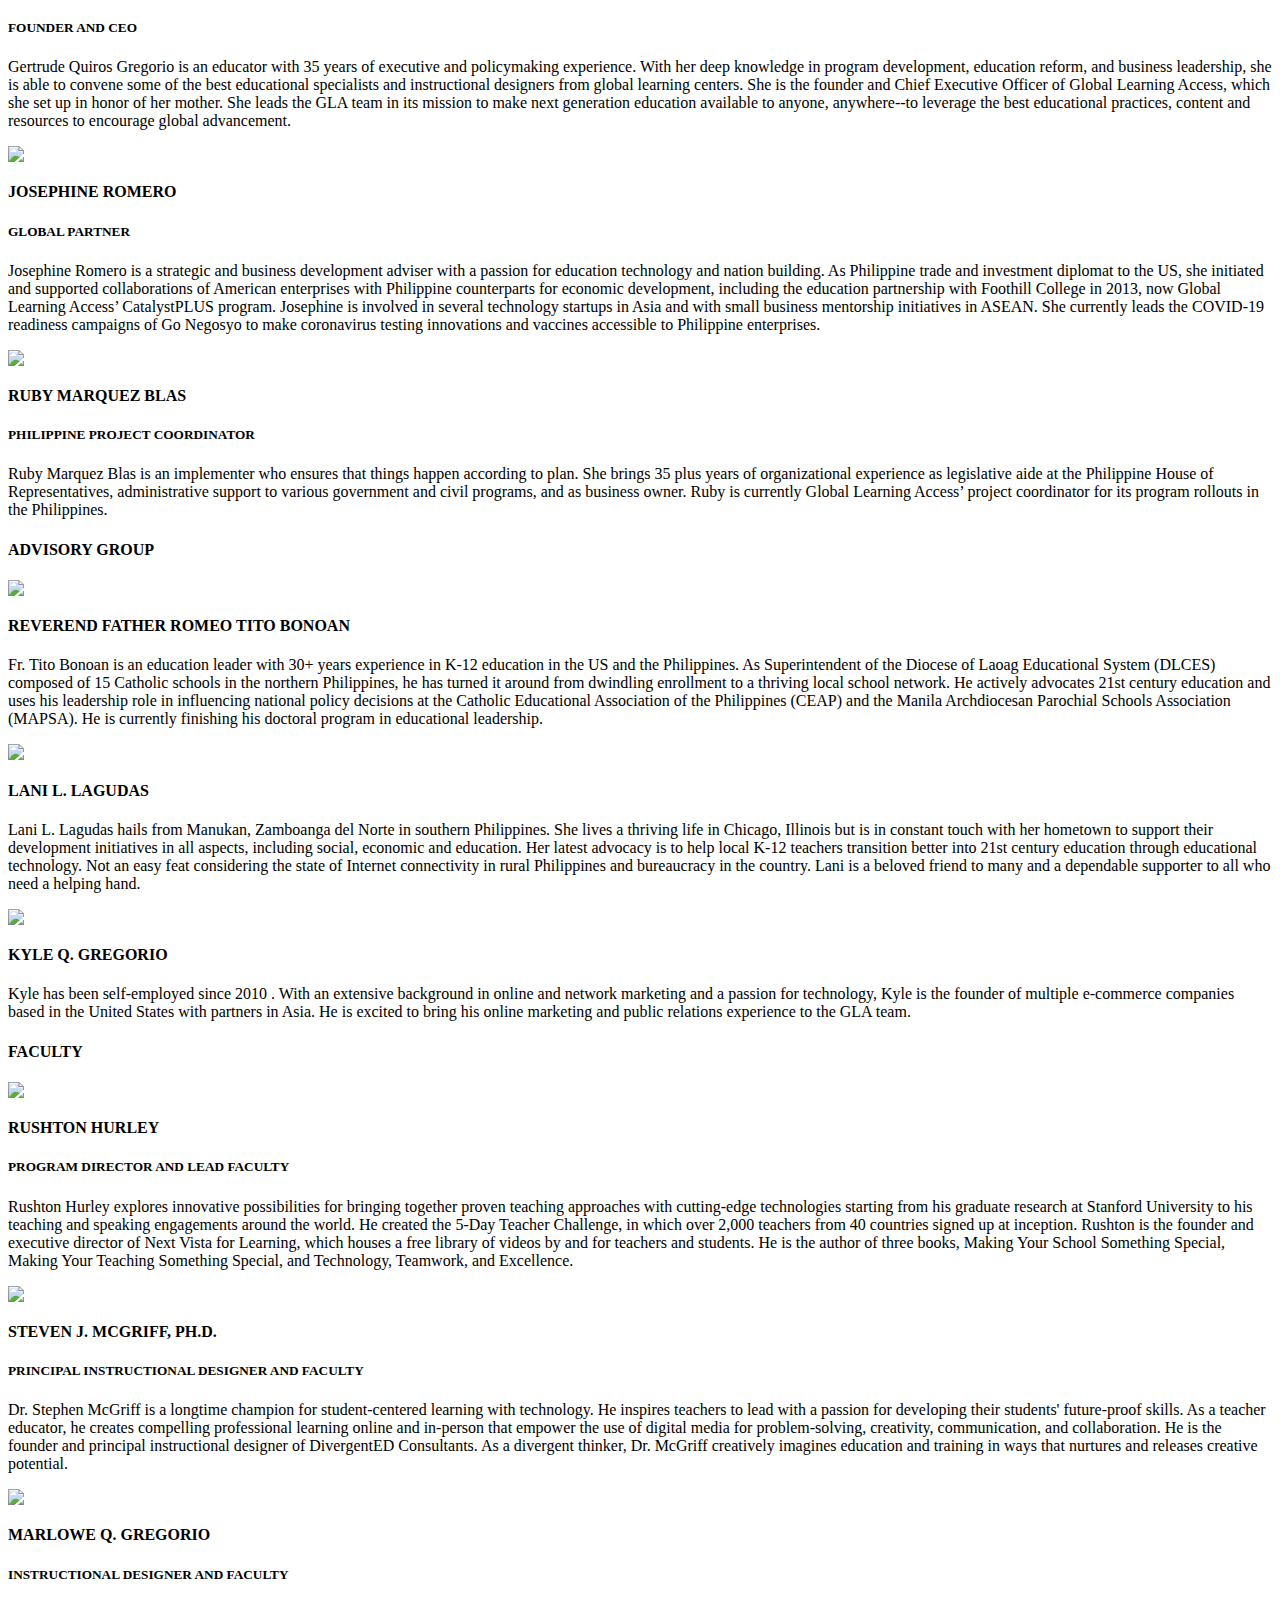
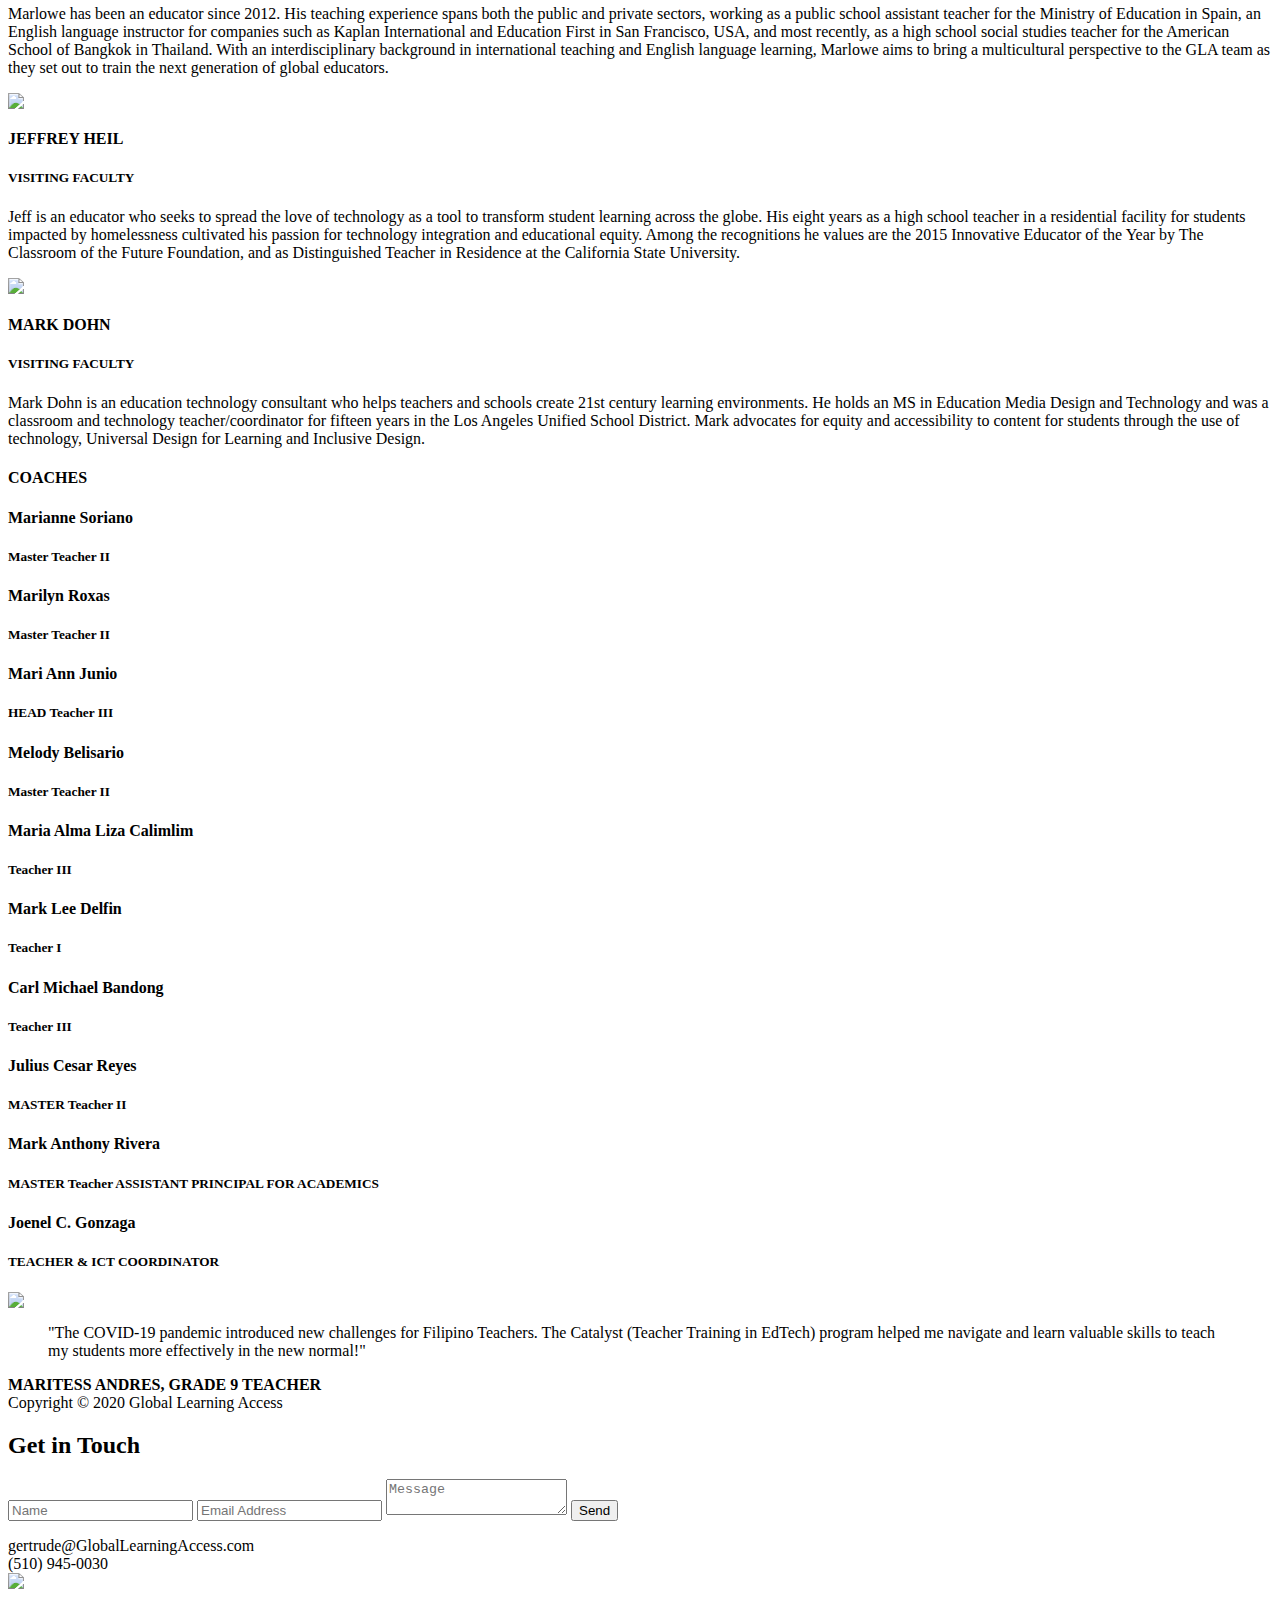
==== commit 1b051f34: "Update meta image links" ====
--- a/about.html
+++ b/about.html
@@ -7,8 +7,8 @@
     <meta property="og:title" content="Global Learning Access - About Us" />
     <meta property="og:type" content="website" />
     <meta property="og:description" content="For us  to prepare and inspire the next generation of learners, we need to invest  and equip  our teachers to imbibe the 21st century skills of collaboration, critical thinking, creativity and communication for their curriculum and teaching methodologies. " />
-    <meta property="og:image:secure_url" content="http://globallearningaccess.com/images/about-share.png" />
-    <meta property="og:image" content="http://globallearningaccess.com/images/about-share.png" />
+    <meta property="og:image:secure_url" content="https://d37weyuj0o33e2.cloudfront.net/30577baf-94f6-480b-966c-ec964c086cce/images/about-share.png" />
+    <meta property="og:image" content="https://d37weyuj0o33e2.cloudfront.net/30577baf-94f6-480b-966c-ec964c086cce/images/about-share.png" />
     <meta property="og:image:width" content="1200" />
     <meta property="og:image:height" content="630" />
     <meta property="og:site_name" content="Global Learning Access" />
@@ -74,8 +74,8 @@
       </div>
       <div class="hero-description">
         <h4>WHAT WE BELIEVE</h4>
-        <p>For us  to prepare and inspire the next generation of learners, we need to invest  and equip  our teachers to imbibe the 21st century skills of collaboration, critical thinking, creativity and communication for their curriculum and teaching methodologies. </p>
-        <p>Adopting educational technology and modern pedagogy in learning environments  must  be transformative and inspiring in the way students are engaged to the learning process. </p>
+        <p>For us to prepare and inspire the next generation of learners, we need to invest in and equip our teachers to embody the 21st century skills of collaboration, critical thinking, creativity and communication for their curriculum and teaching methodologies. </p>
+        <p>Adopting educational technology and modern pedagogy in learning environments must be transformative and inspiring in the way students are engaged in the learning process. </p>
       </div>
     </section>
     <div class="spacer"></div>
@@ -199,7 +199,7 @@
           </div>
         </div>
         <div class="staff">
-          <img src="images/photo.png">
+          <img src="https://d1aupjwqrojm93.cloudfront.net/b8f00e3f-1514-4005-8015-40bdee9d39f9/images/heil.png">
           <div class="staff-info">
             <h4>JEFFREY HEIL</h4>
             <h5>VISITING FACULTY</h5>
@@ -207,7 +207,7 @@
           </div>
         </div>
         <div class="staff">
-          <img src="images/photo.png">
+          <img src="https://d1aupjwqrojm93.cloudfront.net/b8f00e3f-1514-4005-8015-40bdee9d39f9/images/dohn.png">
           <div class="staff-info">
             <h4>MARK DOHN</h4>
             <h5>VISITING FACULTY</h5>
@@ -235,7 +235,7 @@
           
           <div class="staff-info">
             <h4>Mari Ann Junio</h4>
-            <h5>HEAD Teacher II</h5>
+            <h5>HEAD Teacher III</h5>
           </div>
         </div>
         <div class="coach">
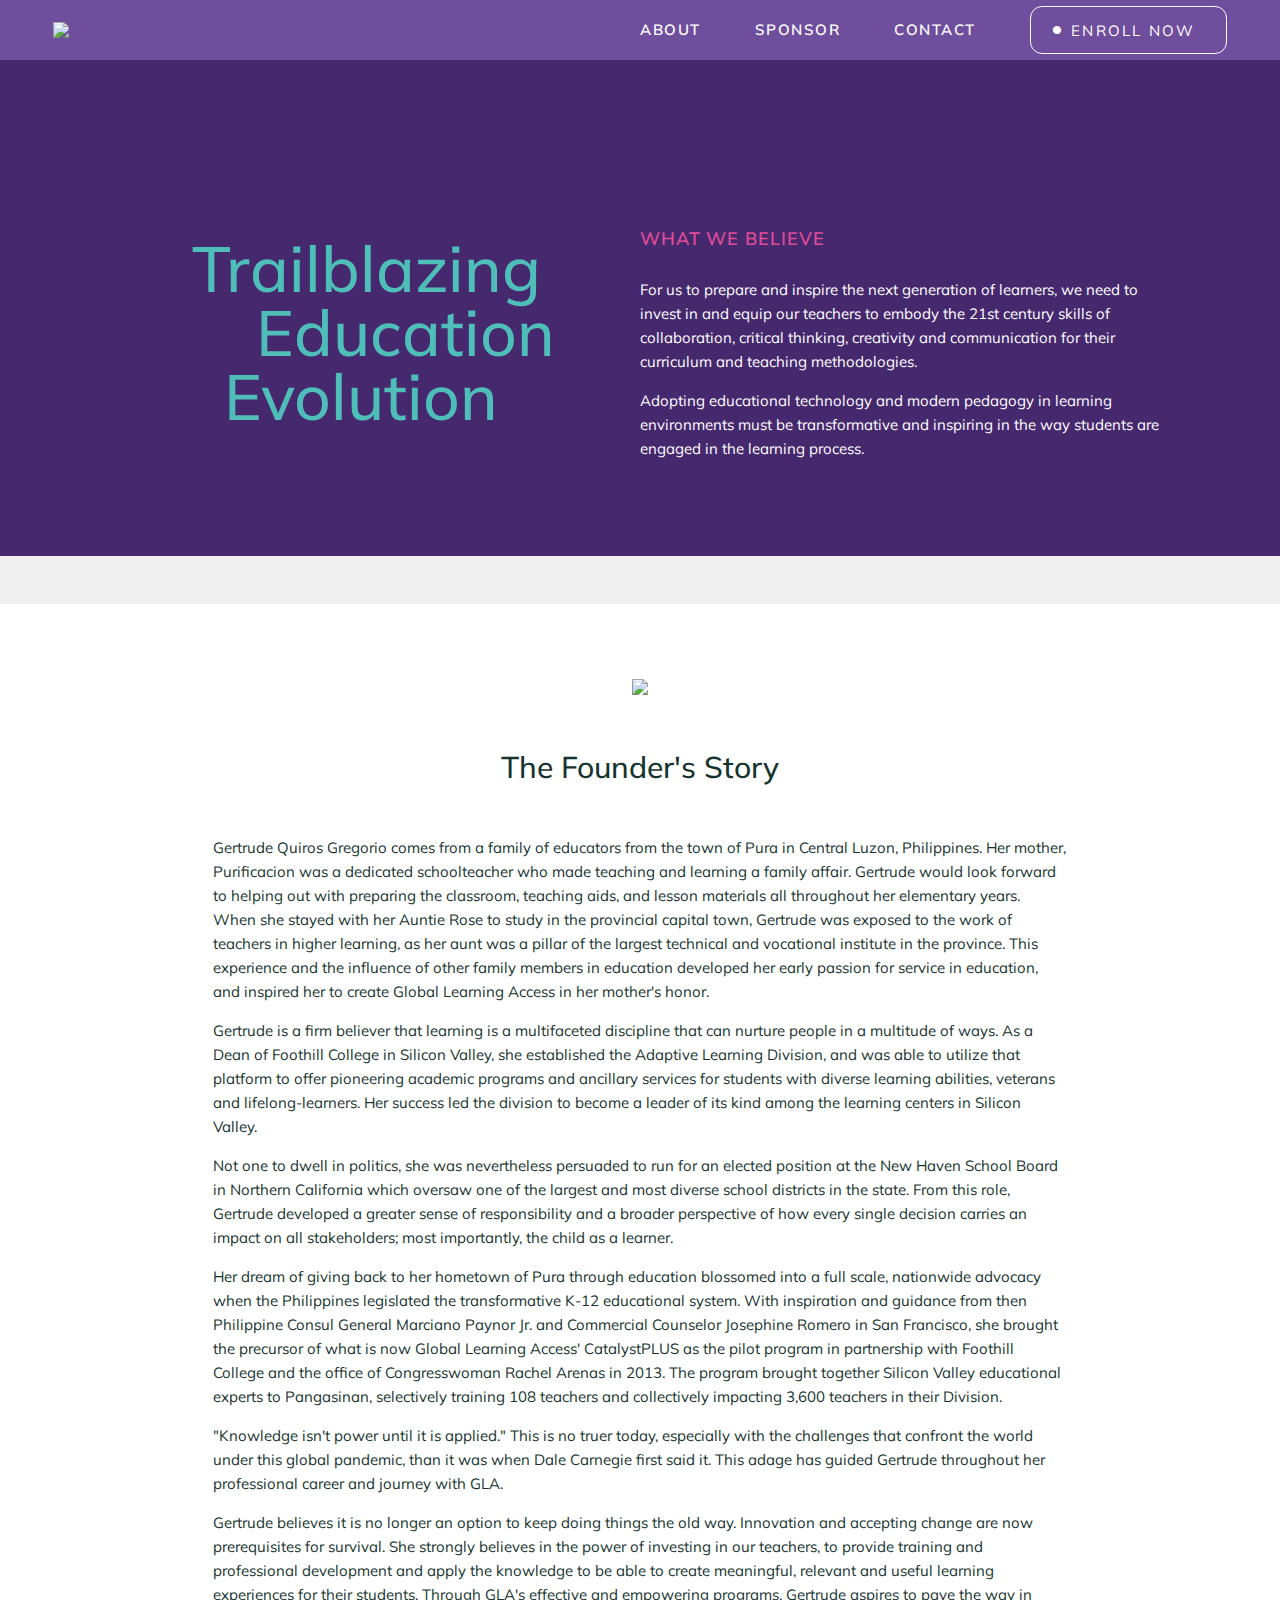
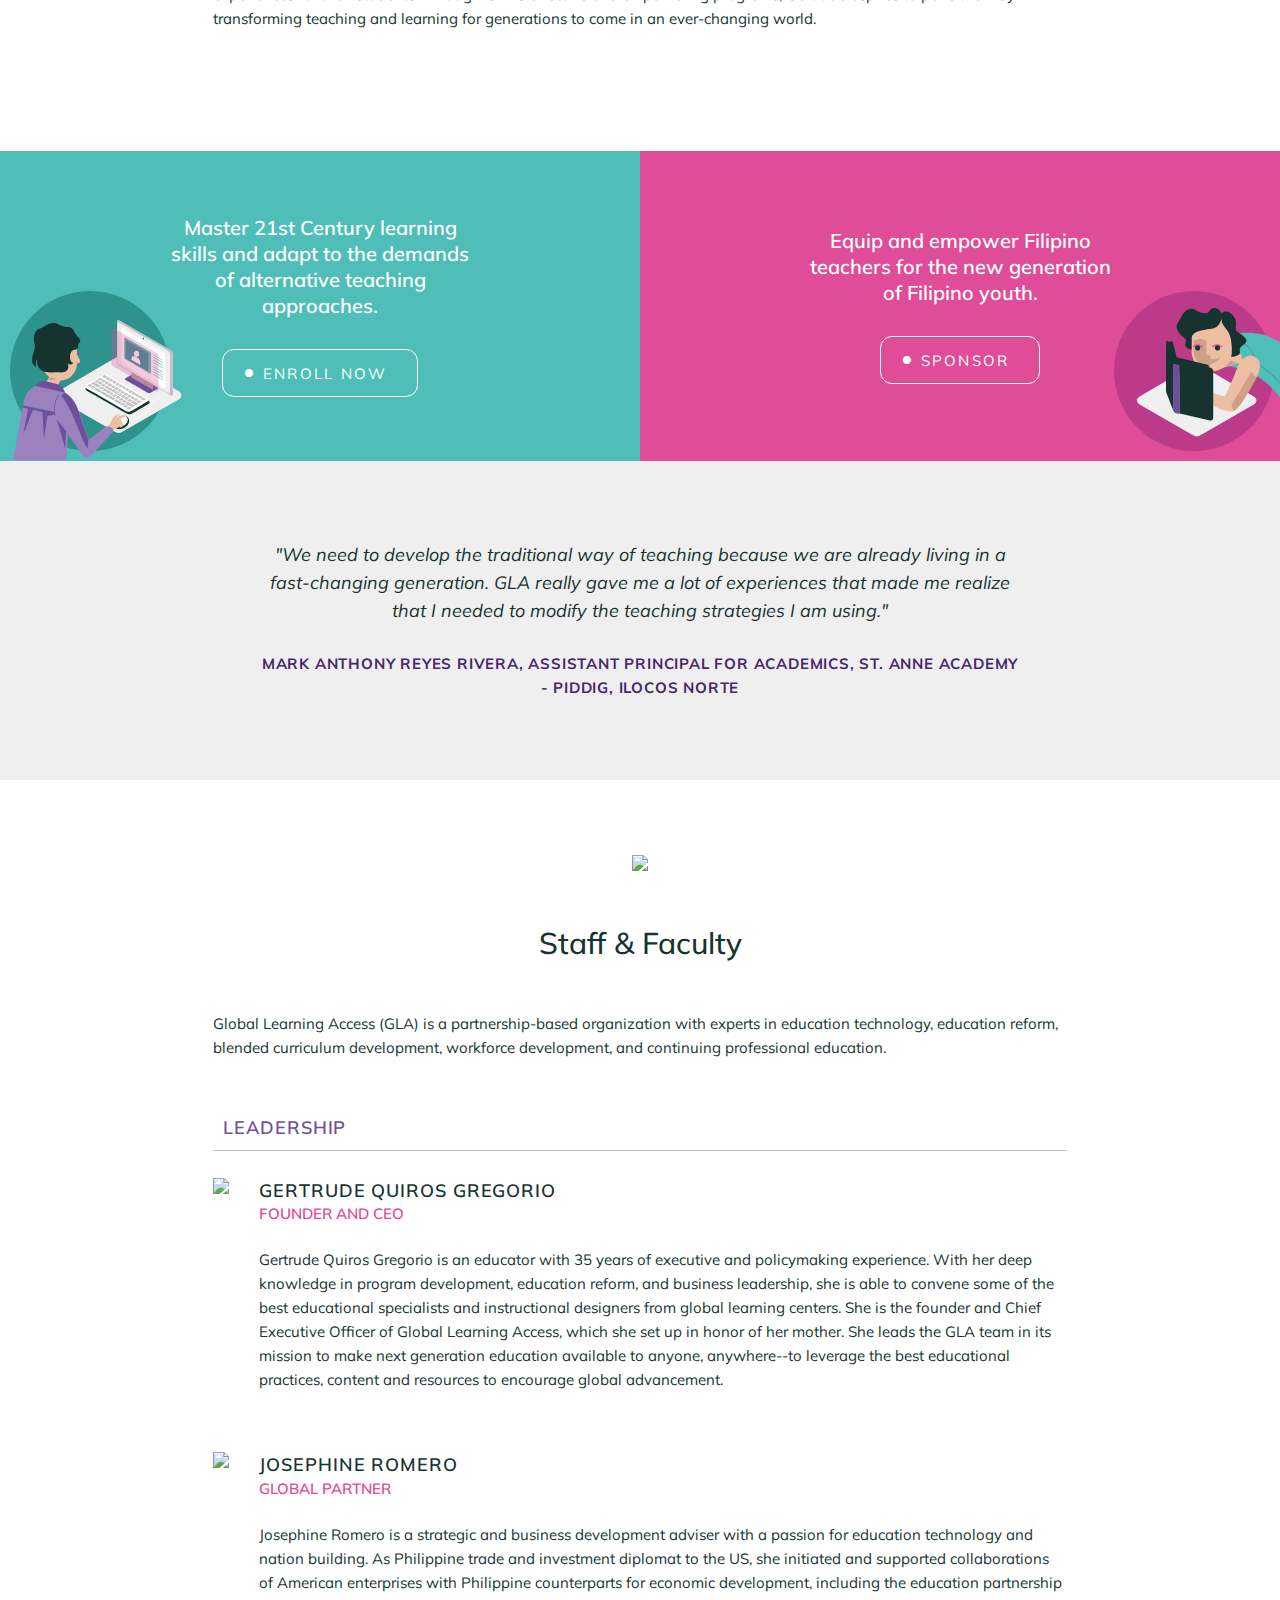
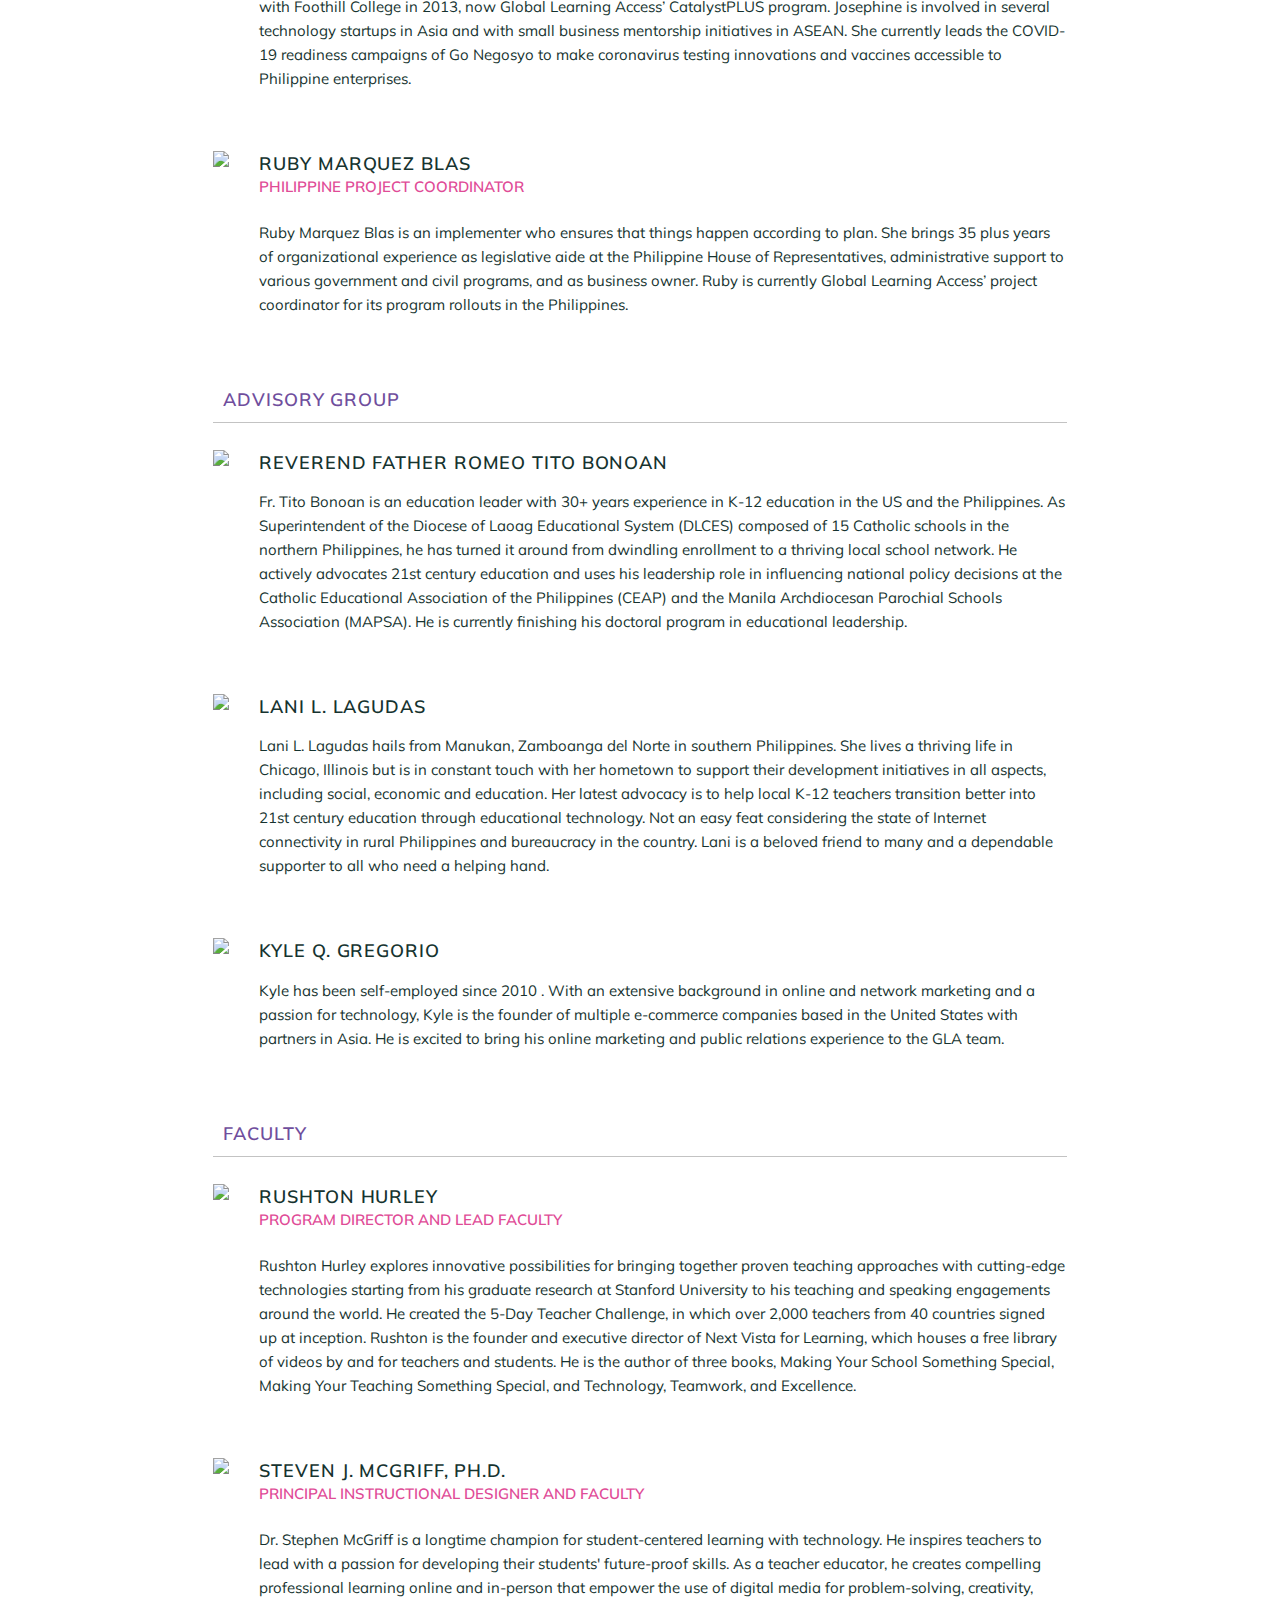
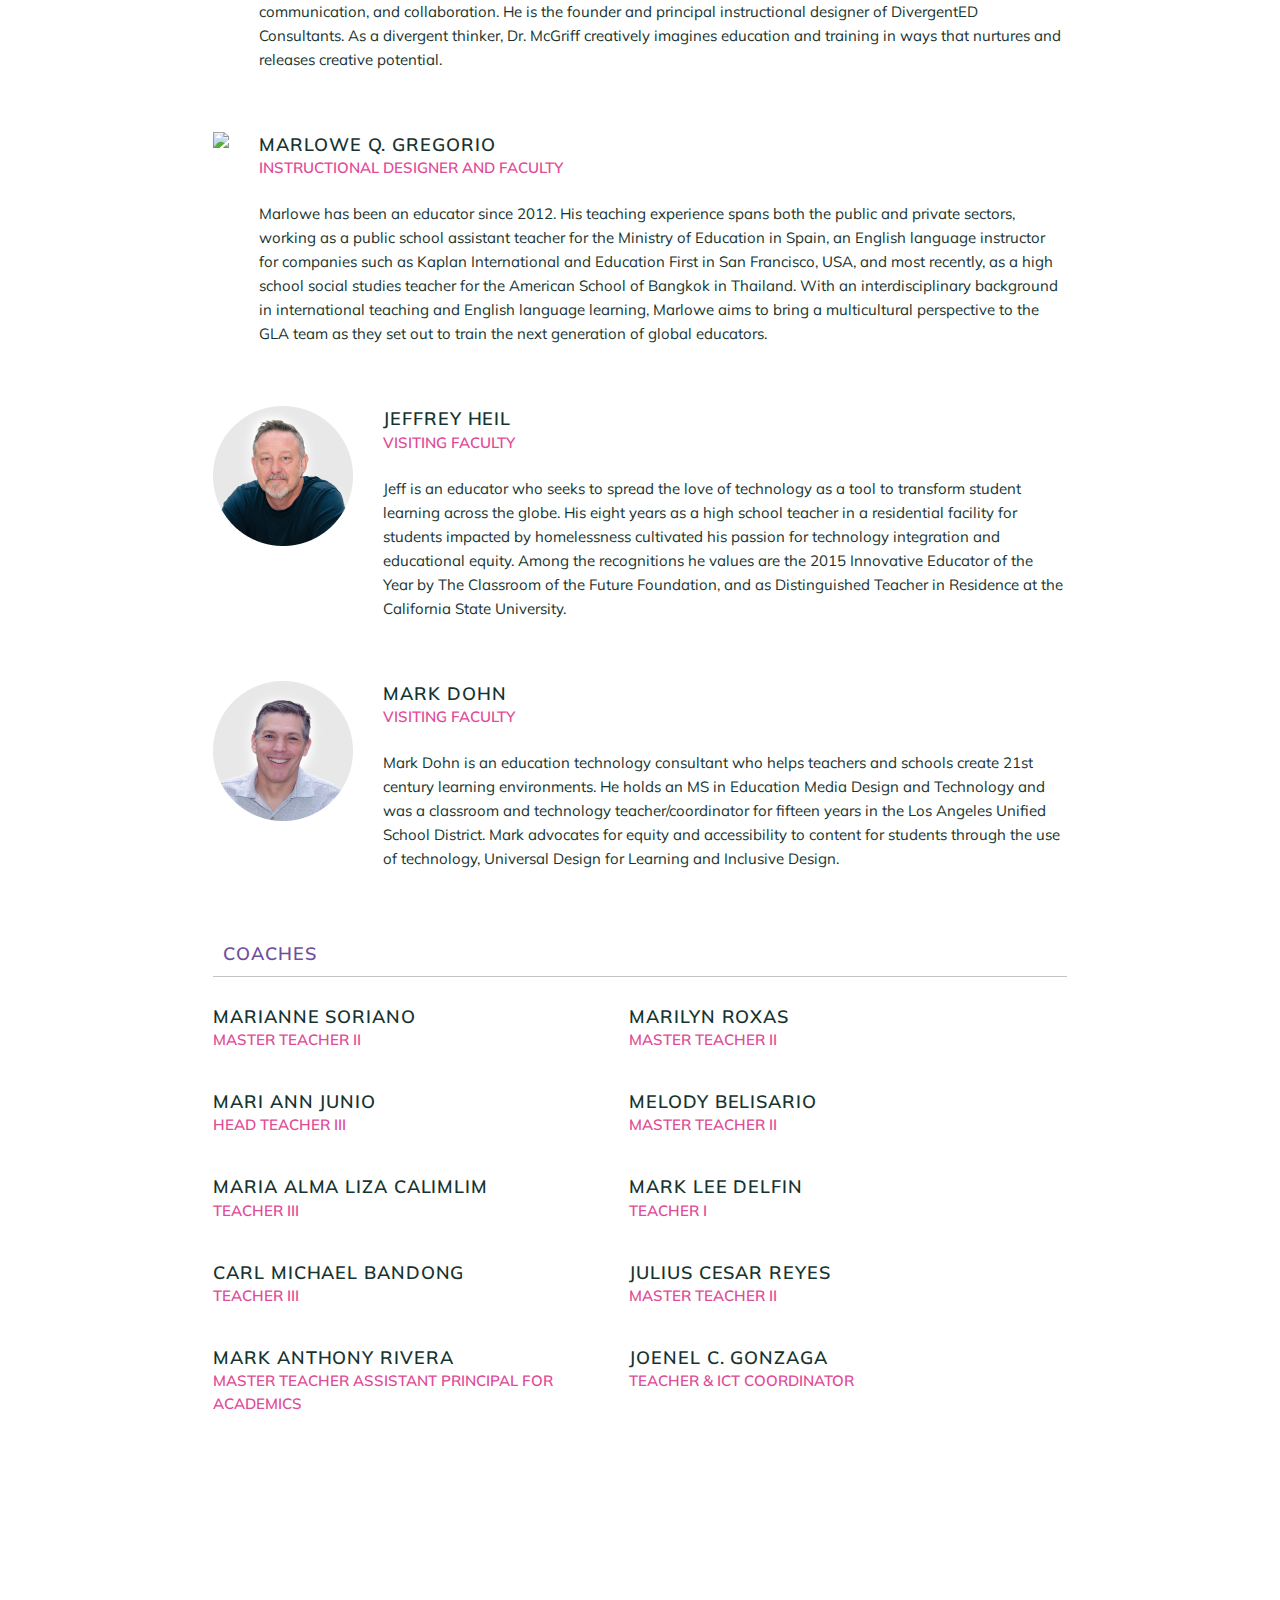
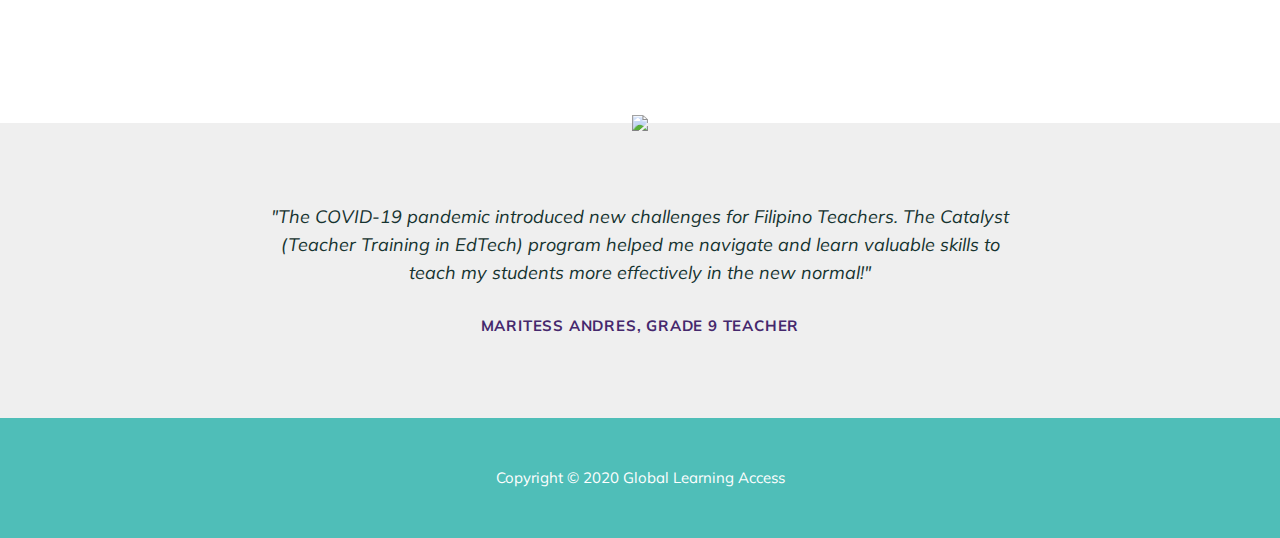
==== commit 3a24de13: "Revert image urls" ====
--- a/about.html
+++ b/about.html
@@ -7,8 +7,8 @@
     <meta property="og:title" content="Global Learning Access - About Us" />
     <meta property="og:type" content="website" />
     <meta property="og:description" content="For us  to prepare and inspire the next generation of learners, we need to invest  and equip  our teachers to imbibe the 21st century skills of collaboration, critical thinking, creativity and communication for their curriculum and teaching methodologies. " />
-    <meta property="og:image:secure_url" content="https://d37weyuj0o33e2.cloudfront.net/30577baf-94f6-480b-966c-ec964c086cce/images/about-share.png" />
-    <meta property="og:image" content="https://d37weyuj0o33e2.cloudfront.net/30577baf-94f6-480b-966c-ec964c086cce/images/about-share.png" />
+    <meta property="og:image:secure_url" content="/images/about-share.png" />
+    <meta property="og:image" content="/images/about-share.png" />
     <meta property="og:image:width" content="1200" />
     <meta property="og:image:height" content="630" />
     <meta property="og:site_name" content="Global Learning Access" />
@@ -23,21 +23,21 @@
     <link rel="preconnect" href="https://fonts.gstatic.com">
     <link href="https://fonts.googleapis.com/css2?family=Mulish:ital,wght@0,400;0,500;0,600;0,700;1,400;1,500;1,600;1,700&display=swap" rel="stylesheet">
     
-    <link rel="apple-touch-icon" sizes="76x76" href="https://d1aupjwqrojm93.cloudfront.net/b8f00e3f-1514-4005-8015-40bdee9d39f9/images/apple-touch-icon.png">
-    <link rel="icon" type="image/png" sizes="32x32" href="https://d1aupjwqrojm93.cloudfront.net/b8f00e3f-1514-4005-8015-40bdee9d39f9/images/favicon-32x32.png">
-    <link rel="icon" type="image/png" sizes="16x16" href="https://d1aupjwqrojm93.cloudfront.net/b8f00e3f-1514-4005-8015-40bdee9d39f9/images/favicon-16x16.png">
-    <link rel="manifest" href="https://d1aupjwqrojm93.cloudfront.net/b8f00e3f-1514-4005-8015-40bdee9d39f9/images/site.webmanifest">
-    <link rel="mask-icon" href="https://d1aupjwqrojm93.cloudfront.net/b8f00e3f-1514-4005-8015-40bdee9d39f9/images/safari-pinned-tab.svg" color="#5bbad5">
-    <link rel="shortcut icon" href="https://d1aupjwqrojm93.cloudfront.net/b8f00e3f-1514-4005-8015-40bdee9d39f9/images/favicon.ico">
+    <link rel="apple-touch-icon" sizes="76x76" href="/images/apple-touch-icon.png">
+    <link rel="icon" type="image/png" sizes="32x32" href="/images/favicon-32x32.png">
+    <link rel="icon" type="image/png" sizes="16x16" href="/images/favicon-16x16.png">
+    <link rel="manifest" href="/images/site.webmanifest">
+    <link rel="mask-icon" href="/images/safari-pinned-tab.svg" color="#5bbad5">
+    <link rel="shortcut icon" href="/images/favicon.ico">
     <meta name="msapplication-TileColor" content="#da532c">
-    <meta name="msapplication-config" content="https://d1aupjwqrojm93.cloudfront.net/b8f00e3f-1514-4005-8015-40bdee9d39f9/images/browserconfig.xml">
+    <meta name="msapplication-config" content="/images/browserconfig.xml">
     <meta name="theme-color" content="#ffffff">
-    <link href="https://d1aupjwqrojm93.cloudfront.net/b8f00e3f-1514-4005-8015-40bdee9d39f9/styles.css" rel="stylesheet">
+    <link href="/styles.css" rel="stylesheet">
 
   </head>
   <body id="about">
     <header>
-      <a href="/" class="logo"><img src="https://d1aupjwqrojm93.cloudfront.net/b8f00e3f-1514-4005-8015-40bdee9d39f9/images/logo-white.svg"></a>
+      <a href="/" class="logo"><img src="/images/logo-white.svg"></a>
       <nav class="desktop">
         <a href="/about">ABOUT</a>
         <a href="/sponsor">SPONSOR</a>
@@ -80,7 +80,7 @@
     </section>
     <div class="spacer"></div>
     <section class="about-story container-small">
-      <h2>    <img src="https://d1aupjwqrojm93.cloudfront.net/b8f00e3f-1514-4005-8015-40bdee9d39f9/images/founder-story.svg">
+      <h2>    <img src="/images/founder-story.svg">
       <br/><br/>
       The Founder's Story</h2>
       <div class="mobile-collapse"><p>Gertrude Quiros Gregorio comes from a family of educators from the town of Pura in Central Luzon, Philippines. Her mother, Purificacion was a dedicated schoolteacher who made teaching and learning a family affair. Gertrude would look forward to helping out with preparing the classroom, teaching aids, and lesson materials all throughout her elementary years. When she stayed with her Auntie Rose to study in the provincial capital town, Gertrude was exposed to the work of teachers in higher learning, as her aunt was a pillar of the largest technical and vocational institute in the province. This experience and the influence of other family members in education developed her early passion for service in education, and inspired her to create Global Learning Access in her mother's honor.</p>
@@ -99,12 +99,12 @@
     
     <div class="cta-block">
       <section class="home-cta home-cta-left">
-        <img src="https://d1aupjwqrojm93.cloudfront.net/b8f00e3f-1514-4005-8015-40bdee9d39f9/images/home-cta-left-bg.svg" class="mobile" />
+        <img src="/images/home-cta-left-bg.svg" class="mobile" />
         <h3>Master 21st Century learning skills and adapt to the demands of alternative teaching approaches.</h3>
         <a href="/enroll" class="btn btn-teal">ENROLL NOW</a>
       </section>
       <section class="home-cta home-cta-right">
-        <img src="https://d1aupjwqrojm93.cloudfront.net/b8f00e3f-1514-4005-8015-40bdee9d39f9/images/home-cta-right-bg.svg" class="mobile" />
+        <img src="/images/home-cta-right-bg.svg" class="mobile" />
         <h3>Equip and empower Filipino teachers for the new generation of Filipino youth.</h3>
         <a href="/sponsor" class="btn btn-pink">SPONSOR</a>
       </section>
@@ -117,14 +117,14 @@
       </strong>
     </section>
     <section class="about-story container-small">
-      <h2>    <img src="https://d1aupjwqrojm93.cloudfront.net/b8f00e3f-1514-4005-8015-40bdee9d39f9/images/staff-faculty.svg">
+      <h2>    <img src="/images/staff-faculty.svg">
       <br/><br/>
       Staff & Faculty</h2>
       <p>Global Learning Access (GLA) is a partnership-based organization with experts in education technology, education reform, blended curriculum development, workforce development, and continuing professional education.</p>
       <div class="staff-group">
         <h4>LEADERSHIP</h4>
         <div class="staff">
-          <img src="https://d1aupjwqrojm93.cloudfront.net/b8f00e3f-1514-4005-8015-40bdee9d39f9/images/gregorio.png">
+          <img src="/images/gregorio.png">
           <div class="staff-info">
             <h4>GERTRUDE QUIROS GREGORIO</h4>
             <h5>FOUNDER AND CEO</h5>
@@ -132,7 +132,7 @@
           </div>
         </div>
         <div class="staff">
-          <img src="https://d1aupjwqrojm93.cloudfront.net/b8f00e3f-1514-4005-8015-40bdee9d39f9/images/romero.png">
+          <img src="/images/romero.png">
           <div class="staff-info">
             <h4>JOSEPHINE ROMERO</h4>
             <h5>GLOBAL PARTNER</h5>
@@ -140,7 +140,7 @@
           </div>
         </div>
         <div class="staff">
-          <img src="https://d1aupjwqrojm93.cloudfront.net/b8f00e3f-1514-4005-8015-40bdee9d39f9/images/blas.png">
+          <img src="/images/blas.png">
           <div class="staff-info">
             <h4>RUBY MARQUEZ BLAS</h4>
             <h5>PHILIPPINE PROJECT COORDINATOR</h5>
@@ -151,21 +151,21 @@
       <div class="staff-group">
         <h4>ADVISORY GROUP</h4>
         <div class="staff">
-          <img src="https://d1aupjwqrojm93.cloudfront.net/b8f00e3f-1514-4005-8015-40bdee9d39f9/images/bonoan.png">
+          <img src="/images/bonoan.png">
           <div class="staff-info">
             <h4>REVEREND FATHER ROMEO TITO BONOAN</h4>
             <p>Fr. Tito Bonoan is an education leader with 30+ years experience in K-12 education in the US and the Philippines. As Superintendent of the Diocese of Laoag Educational System (DLCES) composed of 15 Catholic schools in the northern Philippines, he has turned it around from dwindling enrollment to a thriving local school network. He actively advocates 21st century education and uses his leadership role in influencing national policy decisions at the Catholic Educational Association of the Philippines (CEAP) and the Manila Archdiocesan Parochial Schools Association (MAPSA). He is currently finishing his doctoral program in educational leadership.</p>
           </div>
         </div>
         <div class="staff">
-          <img src="https://d1aupjwqrojm93.cloudfront.net/b8f00e3f-1514-4005-8015-40bdee9d39f9/images/lagudas.png">
+          <img src="/images/lagudas.png">
           <div class="staff-info">
             <h4>LANI L. LAGUDAS</h4>
             <p>Lani L. Lagudas hails from Manukan, Zamboanga del Norte in southern Philippines. She lives a thriving life in Chicago, Illinois but is in constant touch with her hometown to support their development initiatives in all aspects, including social, economic and education. Her latest advocacy is to help local K-12 teachers transition better into 21st century education through educational technology. Not an easy feat considering the state of Internet connectivity in rural Philippines and bureaucracy in the country. Lani is a beloved friend to many and a dependable supporter to all who need a helping hand.</p>
           </div>
         </div>
         <div class="staff">
-          <img src="https://d1aupjwqrojm93.cloudfront.net/b8f00e3f-1514-4005-8015-40bdee9d39f9/images/gregorio-k.png">
+          <img src="/images/gregorio-k.png">
           <div class="staff-info">
             <h4>KYLE Q. GREGORIO</h4>
             <p>Kyle has been self-employed since 2010 . With an extensive background in online and network marketing and a passion for  technology, Kyle is the founder of multiple e-commerce companies based in the United States with partners in Asia.  He is excited to bring his online marketing and public relations experience to the GLA team.</p>
@@ -175,7 +175,7 @@
       <div class="staff-group">
         <h4>FACULTY</h4>
         <div class="staff">
-          <img src="https://d1aupjwqrojm93.cloudfront.net/b8f00e3f-1514-4005-8015-40bdee9d39f9/images/hurley.png">
+          <img src="/images/hurley.png">
           <div class="staff-info">
             <h4>RUSHTON HURLEY</h4>
             <h5>PROGRAM DIRECTOR AND LEAD FACULTY</h5>
@@ -183,7 +183,7 @@
           </div>
         </div>
         <div class="staff">
-          <img src="https://d1aupjwqrojm93.cloudfront.net/b8f00e3f-1514-4005-8015-40bdee9d39f9/images/mcgriff.png">
+          <img src="/images/mcgriff.png">
           <div class="staff-info">
             <h4>STEVEN J. MCGRIFF, PH.D.</h4>
             <h5>PRINCIPAL INSTRUCTIONAL DESIGNER AND FACULTY</h5>
@@ -191,7 +191,7 @@
           </div>
         </div>
         <div class="staff">
-          <img src="https://d1aupjwqrojm93.cloudfront.net/b8f00e3f-1514-4005-8015-40bdee9d39f9/images/gregorio-m.png">
+          <img src="/images/gregorio-m.png">
           <div class="staff-info">
             <h4>MARLOWE Q. GREGORIO</h4>
             <h5>INSTRUCTIONAL DESIGNER AND FACULTY</h5>
@@ -199,7 +199,7 @@
           </div>
         </div>
         <div class="staff">
-          <img src="https://d1aupjwqrojm93.cloudfront.net/b8f00e3f-1514-4005-8015-40bdee9d39f9/images/heil.png">
+          <img src="/images/heil.png">
           <div class="staff-info">
             <h4>JEFFREY HEIL</h4>
             <h5>VISITING FACULTY</h5>
@@ -207,7 +207,7 @@
           </div>
         </div>
         <div class="staff">
-          <img src="https://d1aupjwqrojm93.cloudfront.net/b8f00e3f-1514-4005-8015-40bdee9d39f9/images/dohn.png">
+          <img src="/images/dohn.png">
           <div class="staff-info">
             <h4>MARK DOHN</h4>
             <h5>VISITING FACULTY</h5>
@@ -289,7 +289,7 @@
         </div>
       </div>
     </section>
-    <div class="stairs"><img src="https://d1aupjwqrojm93.cloudfront.net/b8f00e3f-1514-4005-8015-40bdee9d39f9/images/stairs.svg"></div>
+    <div class="stairs"><img src="/images/stairs.svg"></div>
     <section class="testimonials">
       <blockquote>
         "The COVID-19 pandemic introduced new challenges for Filipino Teachers. The Catalyst (Teacher Training in EdTech) program helped me navigate and learn valuable skills to teach my students more effectively in the new normal!"
@@ -314,7 +314,7 @@
           (510) 945-0030
         </div>
         <div class="contact-image">
-          <img src="https://d1aupjwqrojm93.cloudfront.net/b8f00e3f-1514-4005-8015-40bdee9d39f9/images/getintouch.svg" />
+          <img src="/images/getintouch.svg" />
         </div>
       </div>
     </div>
--- a/styles.css
+++ b/styles.css
@@ -0,0 +1,939 @@
+* {
+  box-sizing: border-box;
+}
+
+:root {
+  --white: #FFFFFF;
+  --black: #16332F;
+  --grey: #C3C3C3;
+  --grey-light: #EFEFEF;
+  --grey-dark: #A3A3A3;
+  --teal: #4FBEB8;
+  --teal-light: #A7D9D6;
+  --teal-dark: #2E938D;
+  --purple: #6F4E9D;
+  --purple-light: #9B82BE;
+  --purple-dark: #45286D;
+  --pink: #DF4C97;
+  --pink-light: #F6ACCC;
+  --pink-dark: #BC3B88;
+}
+
+body {
+  margin: 0;
+  font: 15px/24px 'Mulish', sans-serif;
+  color: var(--black);
+  font-weight: 400;
+}
+
+h1, h2, h3, h4, h5 {
+  margin: 0 0 1.5em;
+}
+
+h5 {
+  font-size: 15px;
+  line-height: 1.5em;
+  font-weight: 600;
+}
+
+h4 {
+  font-size: 18px;
+  line-height: 1.4em;
+  font-weight: 600;
+  letter-spacing: 0.05em;
+}
+
+h3 {
+  font-size: 20px;
+  line-height: 1.3em;
+  font-weight: 600;
+}
+
+h2 {
+  font-size: 30px;
+  line-height: 1.6em;
+  font-weight: 500;
+}
+
+h1 {
+  font-size: 84px;
+  line-height: 1.0em;
+  font-weight: 500;
+}
+
+
+
+.mobile {
+  display: none;
+}
+
+#menuToggle {
+  z-index: 100;
+  -webkit-user-select: none;
+  user-select: none;
+  /*position: relative;*/
+  padding: 0 20px;
+  font-size: var(--h5);
+  letter-spacing: 0.05em;
+  font-weight: 700;
+  margin: 0;
+  padding: 0;
+  color: var(--white);
+}
+
+#home #menuToggle {
+  color: var(--black);
+}
+
+#menuToggle > input {
+  display: block;
+  width: 100%;
+  height: 100%;
+  position: absolute;
+  top: -7px;
+  left: -5px;
+  cursor: pointer;
+  opacity: 0; /* hide this */
+  z-index: 2; /* and place it over the hamburger */
+  -webkit-touch-callout: none;
+}
+
+
+#menu {
+  position: absolute;
+  height: 100vh;
+  overflow-y: auto;
+  top: 4em;
+  left: 0vw;
+  opacity: 0;
+  background: var(--grey-light);
+  background-size: cover;
+  background-repeat: no-repeat;
+  color: var(--black);
+  list-style-type: none;
+  -webkit-font-smoothing: antialiased;
+  transform-origin: 0% 0%;
+  transform: translate(0, -100%);
+  transition: transform 0.5s cubic-bezier(0.77, 0.2, 0.05, 1);
+  padding: 3em calc(4 / 48 * 100%) 8em;
+  min-width: 100%;
+
+}
+
+
+#menu a {
+  color: var(--black);
+  font-size: 2em;
+  text-decoration: none;
+  display: block;
+  line-height: 2em;
+  margin: 0;
+  font-weight: 500;
+}
+
+
+#menu h5 {
+  color: var(--black);
+  line-height: 2em;
+  margin-top: 1.5em;
+  font-weight: 700;
+  color: var(--pink);
+}
+
+#menuToggle > input:checked ~ #menu {
+  transform: scale(1, 1);
+  opacity: 1;
+}
+
+/* Components */
+.btn, #contact-submit {
+  font-weight: 600;
+  text-decoration: none;
+  line-height: 42px;
+  padding: 10px 30px 10px 20px;
+  color: var(--white);
+  border: 1px solid var(--white);
+  border-radius: 12px;
+  letter-spacing: 0.15em;
+  text-align: left;
+  display: inline-block;
+  width: auto;
+  font: inherit
+}
+
+.btn:before, #contact-submit:before {
+  font-size: 1.5em;
+  line-height: 1;
+  display: inline-block;
+  width: 20px;
+  content: "\2022";
+}
+
+.btn:hover {
+  background: var(--white);
+  color: var(--black);
+}
+
+nav .btn-enroll {
+  background: transparent;
+  color: var(--white);
+  border-color: var(--white);
+}
+
+#home .btn-enroll {
+  background: var(--teal);
+  color: var(--white);
+  border-color: transparent;
+}
+
+#home .btn-enroll:hover {
+  background: var(--white);
+  color: var(--teal);
+  border-color: var(--white);
+}
+
+#menu .btn-enroll {
+  border-radius: 15px;
+  font-size: 1em;
+  text-indent: -3px;
+  background: var(--teal);
+  color: var(--white);
+  margin-bottom: 1em;
+  padding: 8px 25px;
+}
+
+.btn-pink-solid {
+  background-color: var(--pink);
+  color: var(--white);
+}
+
+.btn-purple:hover {
+  color: var(--purple);
+}
+
+.btn-pink:hover {
+  color: var(--pink);
+}
+
+.btn-pink-solid:hover {
+  background-color: var(--pink-dark);
+  color: var(--white);
+}
+
+.btn-teal:hover {
+  color: var(--teal);
+}
+
+.flex {
+  display: flex;
+}
+
+.justify-space-around {
+  justify-content: space-around;
+}
+
+.justify-space-between {
+  justify-content: space-between;
+}
+
+.spacer {
+  background: var(--grey-light);
+  height: 48px;
+}
+
+.courses-block {
+  display: flex;
+  justify-content: space-between;
+}
+
+.course {
+  border: 2px solid var(--grey-light);
+  border-radius: 12px;
+  overflow: hidden;
+  width: calc(100% * 44 / 48 / 3);
+  position: relative;
+  display: flex;
+  flex-direction: column;
+  justify-content: space-between;
+  align-items: flex-start;
+}
+
+.course-details {
+  padding: 30px;
+  flex: 1;
+}
+
+.course-details > h3 {
+  margin-bottom: 0.5em;
+}
+
+.course-subtitle {
+  color: var(--purple-dark);
+  font-weight: 700;
+  margin-bottom: 0.5em;
+}
+
+.course-meta, .sponsor-meta {
+  background: var(--grey-light);
+  padding: 25px 50px 25px 30px;
+}
+
+.course-bottom {
+  width: 100%;
+}
+
+.course img {
+  width: 100%;
+}
+
+.btn-course {
+  background: var(--teal);
+  border: 0;
+  border-radius: 0;
+  width: 100%;
+  line-height: 56px;
+  padding-left: 30px;
+}
+
+.btn-course:hover {
+  background: var(--teal-dark);
+  color: var(--white);
+}
+
+.stairs {
+  height: 0;
+  display: flex;
+  justify-content: center;
+  align-items: center;
+  margin-top: 10em;
+}
+
+/* Layout */
+header {
+  background: var(--grey-light);
+  height: 60px;
+  padding: 0 calc(2 / 48 * 100%);
+  display: flex;
+  align-items: center;
+  position: sticky;
+  top: 0;
+  z-index: 9999;
+}
+
+header > .logo {
+  flex: 1;
+  z-index: 9999;
+}
+
+header > nav {
+  flex: 1;
+  display: flex;
+  justify-content: space-between;
+  align-items: center;
+}
+
+header > nav > a {
+  color: inherit;
+  text-decoration: none;
+  font-weight: 600;
+  letter-spacing: 0.1em;
+}
+
+header > nav > a:hover {
+  color: var(--teal);
+}
+
+#enroll header > nav > a:hover {
+  color: var(--black);
+}
+
+.container {
+  padding: 7rem calc(4 / 48 * 100%);
+}
+
+.container-small {
+  padding: 2rem calc(8 / 48 * 100%);
+}
+
+.mobile-collapse {
+  position: relative;
+  padding-bottom: 30px;
+  transition: all 1s ease;
+}
+
+.mobile-collapse:after {
+    display: none;
+    content: "+";
+    position: absolute;
+    bottom: 0;
+    right: 0;
+    background: var(--teal);
+    line-height: 28px;
+    width: 30px;
+    height: 30px;
+    text-align: center;
+    border-radius: 30px;
+    color: #fff;
+    font-weight: bold;
+}
+
+.mobile-collapse.expanded:after {
+    content: "-";
+    background: var(--grey-dark);
+    left: 0;
+    bottom: 0px;
+}
+
+.mobile-collapse .fade {
+background: linear-gradient(180deg, rgba(255, 255, 255, 0.2) -20%, rgba(255, 255, 255, 1) 100%);
+    height: 60px;
+    margin-top: -67px !important;
+    position: absolute;
+    transition: all 1s ease;
+    bottom: 0;
+    width: 100%;
+    display: none;
+  }
+
+.hero-section {
+  background: var(--white);
+  display: flex;
+}
+
+.hero-description {
+  width: 50%;
+}
+
+.home-hero {
+  min-height: 45rem;
+}
+
+.home-hero > .title {
+  background: url(images/home-hero-title-bg.svg) no-repeat center center;
+  flex: 1;
+  background-size: contain;
+  align-self: center;
+  display: flex;
+  justify-content: flex-end;
+}
+
+.home-hero > .title > h1 > .indent-2 {
+  margin-left: 1em;
+}
+
+.home-hero > .illust {
+  flex: 1.2;
+  align-self: flex-end;
+}
+
+.home-hero > .illust > img {
+  margin-bottom: -50px;
+  max-width: 90%;
+}
+
+.about-hero {
+  background-color: var(--purple-dark);
+  padding: 5rem calc(100% * 4 / 48);
+  align-items: flex-end;
+  color: #fff;
+}
+
+.about-hero > .title {
+  background: url(images/about-hero-title-bg.svg) no-repeat center center;
+  padding: 6rem 0 3rem;
+  background-size: contain;
+  flex: 1;
+  align-self: center;
+  display: flex;
+  justify-content: flex-start;
+  color: var(--teal);
+}
+
+#about .container-small {
+  padding: 5em calc(8 / 48 * 100%);
+}
+
+.indent-2 {
+  margin-left: 1em;
+}
+
+.indent-1 {
+  margin-left: 0.5em;
+}
+
+.cta-block {
+  display: flex;
+}
+
+.home-cta {
+  color: var(--white);
+  display: flex;
+  flex-direction: column;
+  justify-content: center;
+  align-items: center;
+  text-align: center;
+}
+
+.home-cta > p, .home-cta > h3 {
+  width: 50%;
+  margin-bottom: 1.5em;
+}
+
+.home-cta-main {
+  background: var(--purple-dark);
+  min-height: 30rem;
+}
+
+.home-cta-left {
+  flex: 1;
+  background-color: var(--teal);
+  background-image:url(images/home-cta-left-bg.svg);
+  background-repeat: no-repeat;
+  background-position: 10px bottom;
+  min-height: 10rem;
+  padding: 4rem 0;
+}
+
+.home-cta-right {
+  flex: 1;
+  background-color: var(--pink);
+  background-image: url(images/home-cta-right-bg.svg);
+  background-repeat: no-repeat;
+  background-position: right calc(100% - 10px);
+  min-height: 10rem;
+  padding: 4rem 0;
+}
+
+.home-cta img {
+  max-width: 20%; 
+  margin-bottom: 1.5em; 
+}
+
+.home-courses {
+  background: var(--white);
+  padding: 7rem calc(100% * 4 / 48) 0;
+}
+
+.home-courses > h2 {
+  text-align: center;
+}
+
+.testimonials {
+  background: var(--grey-light);
+  padding: 5rem 20%;
+  text-align: center;
+}
+
+.testimonials > blockquote {
+  font-size: 18px;
+  line-height: 28px;
+  font-style: italic;
+  margin: 0 0 1.5em;
+}
+
+.testimonials > .author {
+  color: var(--purple-dark);
+  text-transform: uppercase;
+  letter-spacing: 0.8;
+}
+
+footer {
+  padding: 3rem 0;
+  text-align: center;
+  background: var(--pink);
+  color: var(--white);
+}
+
+#about footer {
+  background: var(--teal);
+}
+
+#sponsor footer {
+  background: var(--purple);
+}
+
+#about header {
+  background-color: var(--purple);
+  color: #fff;
+}
+
+#about .hero-description h4 {
+  color: var(--pink);
+}
+
+.about-story img, .about-story h2 {
+  text-align: center;
+}
+
+#enroll header {
+  background-color: var(--teal);
+  color: #fff;
+}
+
+.enroll-hero {
+  padding: 5rem calc(100% * 4 / 48);
+  align-items: flex-end;
+}
+
+.enroll-hero > .title {
+  background: url(images/enroll-hero-title-bg.svg) no-repeat center center;
+  padding: 6rem 0 3rem;
+  background-size: contain;
+  flex: 1;
+  align-self: center;
+  display: flex;
+  justify-content: flex-start;
+  color: var(--black);
+}
+
+.hero-section > .title > h1 {
+  font-size: 5vw;
+  margin: 0 auto;
+}
+
+#enroll .hero-description h4 {
+  color: var(--purple);
+}
+
+#sponsor header {
+  background-color: var(--pink);
+  color: #fff;
+}
+
+.sponsor-hero {
+  padding: 5rem calc(100% * 4 / 48);
+  align-items: flex-end;
+}
+
+.sponsor-hero > .title {
+  background: url(images/sponsor-hero-title-bg.svg) no-repeat center center;
+  padding: 6rem 0 3rem;
+  background-size: contain;
+  flex: 1;
+  align-self: center;
+  display: flex;
+  justify-content: flex-start;
+  color: var(--black);
+}
+
+#sponsor .hero-description h4 {
+  color: var(--teal);
+}
+
+.sponsor {
+  border: 2px solid var(--grey-light);
+  border-radius: 12px;
+  overflow: hidden;
+  width: 100%;
+  position: relative;
+}
+
+.sponsor-details {
+  padding: 30px;
+}
+
+.sponsor-details h2, .sponsor-meta h5 {
+  margin-bottom: 0.5em;
+}
+
+.sponsor-details img {
+  float: right;
+  margin: 0 0 0 30px;
+}
+
+.col-lg-8 {
+    width: 62%;
+    margin-right: 4%;
+    display: inline-block;
+}
+
+.col-lg-4 {
+    width: 33.333333%;
+    display: inline-block;
+}
+
+.form-row {
+  display: flex;
+  justify-content: space-between;
+}
+
+.form-row .col {
+  width: 49%;
+}
+
+#donors-list {
+  list-style-type: none;
+  column-count: 4;
+  margin: 0;
+  padding: 0;
+}
+
+.staff-group, .coach-group {
+  margin: 3em 0;
+}
+
+.staff-group > h4, .coach-group > h4 {
+  width: 100%;
+  border-bottom: 1px solid var(--grey);
+  padding: 10px;
+  color: var(--purple);
+}
+
+.staff {
+  display: flex;
+  align-items: flex-start;
+  margin-bottom: 3em;
+}
+
+.coach-group {
+  display: flex;
+  flex-wrap: wrap;
+}
+
+.coach {
+  display: flex;
+  align-items: flex-start;
+  margin-bottom: 1em;
+  width: 47%;
+  margin-right: 1em;
+}
+
+.staff img {
+  margin-right: 2em;
+}
+
+.coach img {
+  margin-right: 1em;
+}
+
+.staff-info h4 {
+  margin-bottom: 0px;
+  text-transform: uppercase;
+}
+
+.staff-info h5 {
+  color: var(--pink);
+  text-transform: uppercase;
+}
+
+#contact {
+  min-height: 100vh;
+  background: var(--grey-light);
+  z-index: 9998;
+  position: absolute;
+  opacity: 0;
+  left: 0;
+  top: -100vh;
+  width: 100%;
+  transform-origin: 0% 0%;
+  transform: translate(0, 60px);
+  transition: all 0.5s cubic-bezier(0.77, 0.2, 0.05, 1);
+  transition-property: top, opacity;
+  padding-top: 2em;
+}
+
+#contact .container-small {
+  display: flex;
+  align-items: center;
+  justify-content: space-between;
+}
+
+#contact .container-small > * {
+  width: 45%;
+}
+
+#contact.toggled {
+  top: 0;
+  opacity: 1;
+}
+
+.contact-image {
+  text-align: center;
+}
+
+.contact-image img {
+  width: 100%;
+}
+
+input, textarea {
+  padding: 1em 0;
+  text-indent: 1.5em;
+  border: 0;
+  border-radius: 12px;
+  width: 100%;
+  margin-bottom: 1em;
+  font: 15px/24px 'Mulish', sans-serif;
+}
+
+select {
+    padding: 1em 0;
+    text-indent: 1.5em;
+    border: 0;
+    border-radius: 12px;
+    width: 100%;
+    margin-bottom: 1em;
+    font: 15px/24px 'Mulish', sans-serif;
+    -webkit-appearance: none;
+    -moz-appearance: none;
+    appearance: none;
+    background: url(/images/chevron_right_48px.svg.png) 98% / 5% no-repeat #fff;
+}
+
+label {
+  font-size: var(--h5);
+  font-weight: 700;
+  text-transform: uppercase;
+  line-height: 3em;
+}
+
+textarea {
+  height: 200px;
+}
+
+
+#contact-submit {
+  width: auto;
+  text-transform: uppercase;
+}
+
+@media(max-width: 1024px) {
+
+  .mobile {
+    display: block;
+  }
+
+  .desktop {
+    display: none;
+  }
+
+  .container, .container-small {
+    padding: 5em calc(4 / 48 * 100%);
+  }
+
+  .hero-section, .cta-block, .courses-block {
+    display: block;
+  }
+
+  .hero-section > * {
+    margin: 0 auto 2em;
+  }
+
+  .home-hero {
+    min-height: 0;
+  }
+
+  .home-hero .title {
+    margin-top: 3em;
+  }
+
+  .home-hero > .illust {
+    text-align: center;
+  }
+
+  .hero-section > .title > h1 {
+    font-size: 8vw;
+  }
+
+  .hero-description {
+    width: 100%;
+  }
+
+  .course {
+    width: 100%;  
+    margin-bottom: 2em;
+  }
+
+  .course img {
+    width: 100%;
+    height: 500px;
+    object-fit: cover;
+  }
+
+  #donors-list {
+    column-count: 2;
+  }
+
+  .home-cta > p, .home-cta > h3 {
+    width: 90%;
+  }
+
+  .home-cta-left, .home-cta-right {
+    background-image: none;
+    padding: 2rem 0;
+  }
+
+  .testimonials {
+    padding: 5rem 10%;
+  }
+
+  .about-hero, .enroll-hero, .sponsor-hero {
+    padding: 2rem calc(100% * 4 / 48) 1rem;
+  }
+
+  .form-row {
+    display: block;
+  }
+
+  .form-row .col, .col-lg-8, .col-lg-4 {
+    width: 100%;
+    margin: 0;
+  }
+
+}
+
+@media(max-width: 768px) {
+  .container, .container-small {
+    padding: 5em calc(2 / 48 * 100%) 2em !important;
+  }  
+
+  .sponsor-details img {
+    display: none;
+  }
+
+  .staff, .coach {
+    display: block;
+    width: 100%;
+  }
+
+  .staff img {
+    margin-bottom: 1em;
+  }
+
+  .course img {
+    height: 250px;
+  }
+
+  .mobile-collapse {
+    max-height: 350px;
+    overflow: hidden;
+  }
+
+  .mobile-collapse:after {
+    display: block;
+  }
+
+  .mobile-collapse.expanded {
+    max-height: none;
+  }
+
+  .mobile-collapse .fade {
+    display: block;
+  }
+
+  .mobile-collapse.expanded .fade {
+    display: none;
+  }
+}
+
+@media(max-width: 500px) {
+
+  #donors-list {
+    column-count: 1;
+  }
+
+  .hero-section > .title > h1 {
+    font-size: 11vw;
+}
+
+
+}
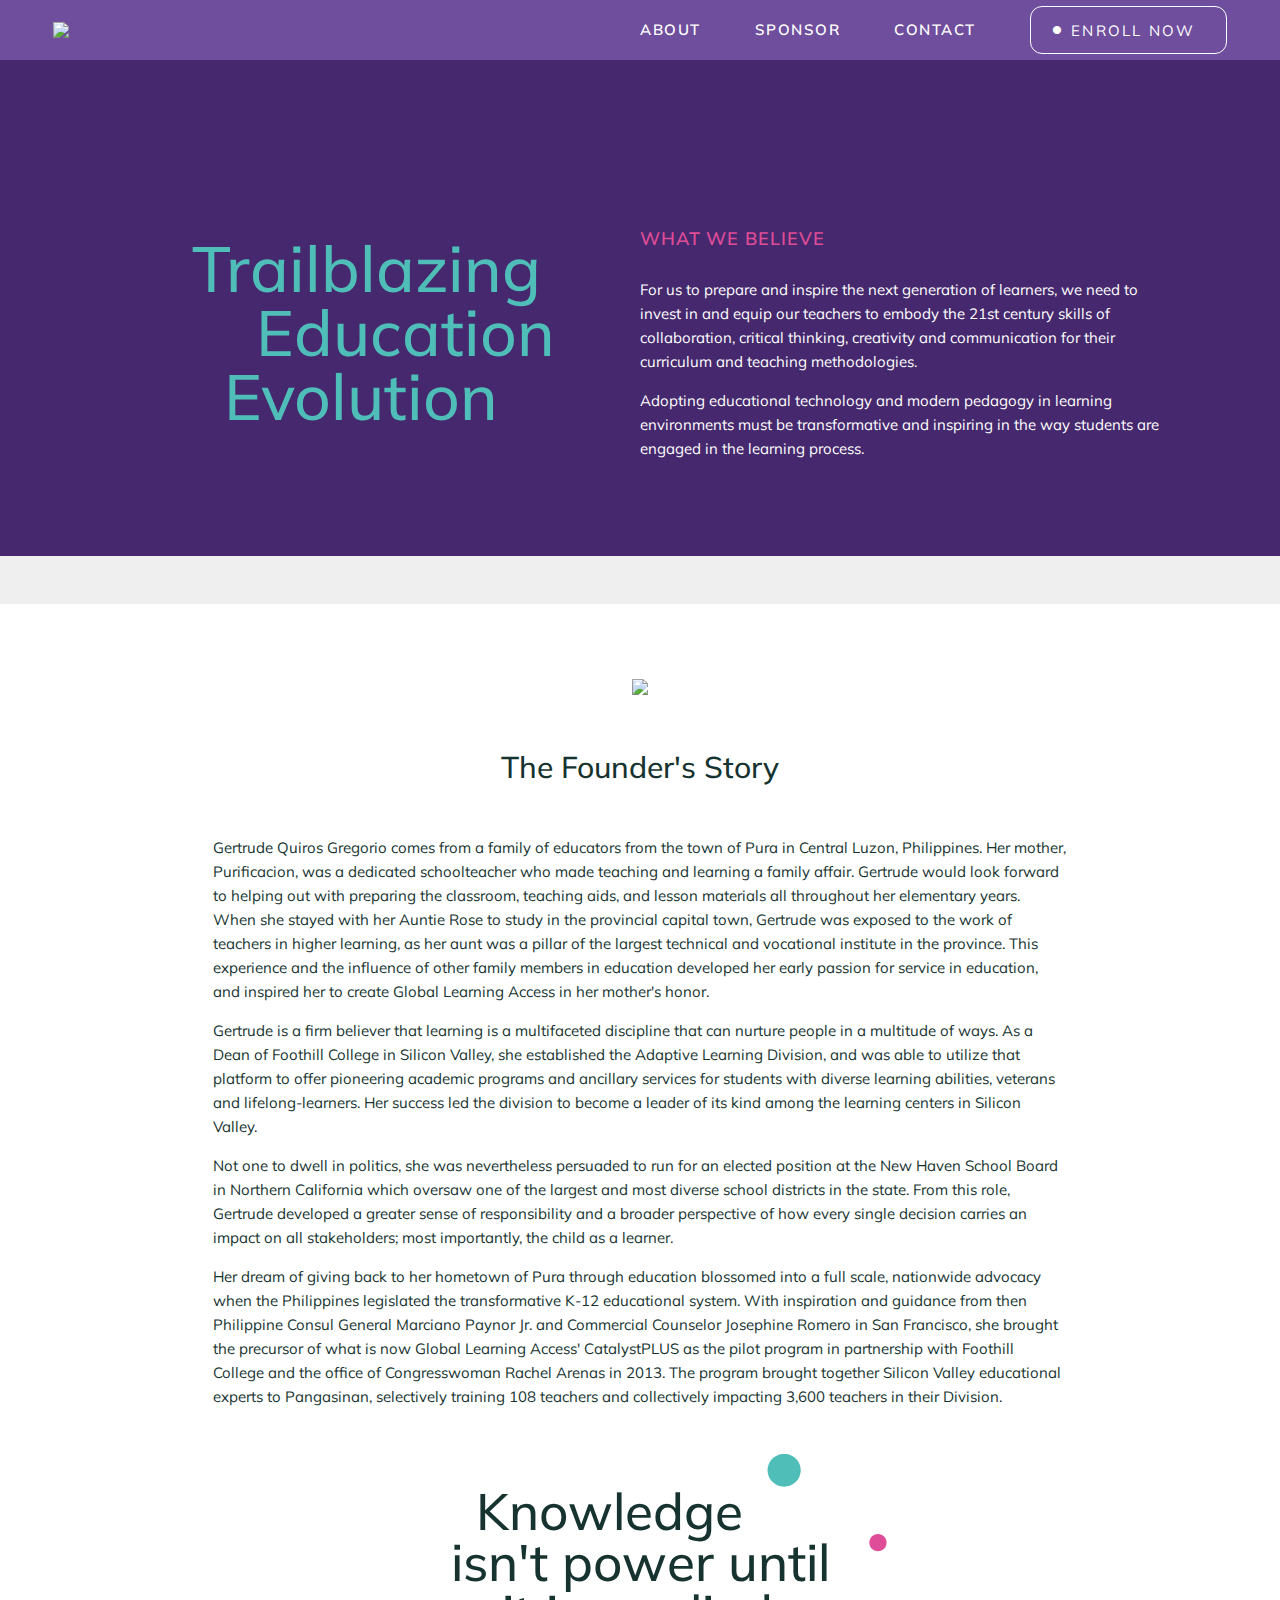
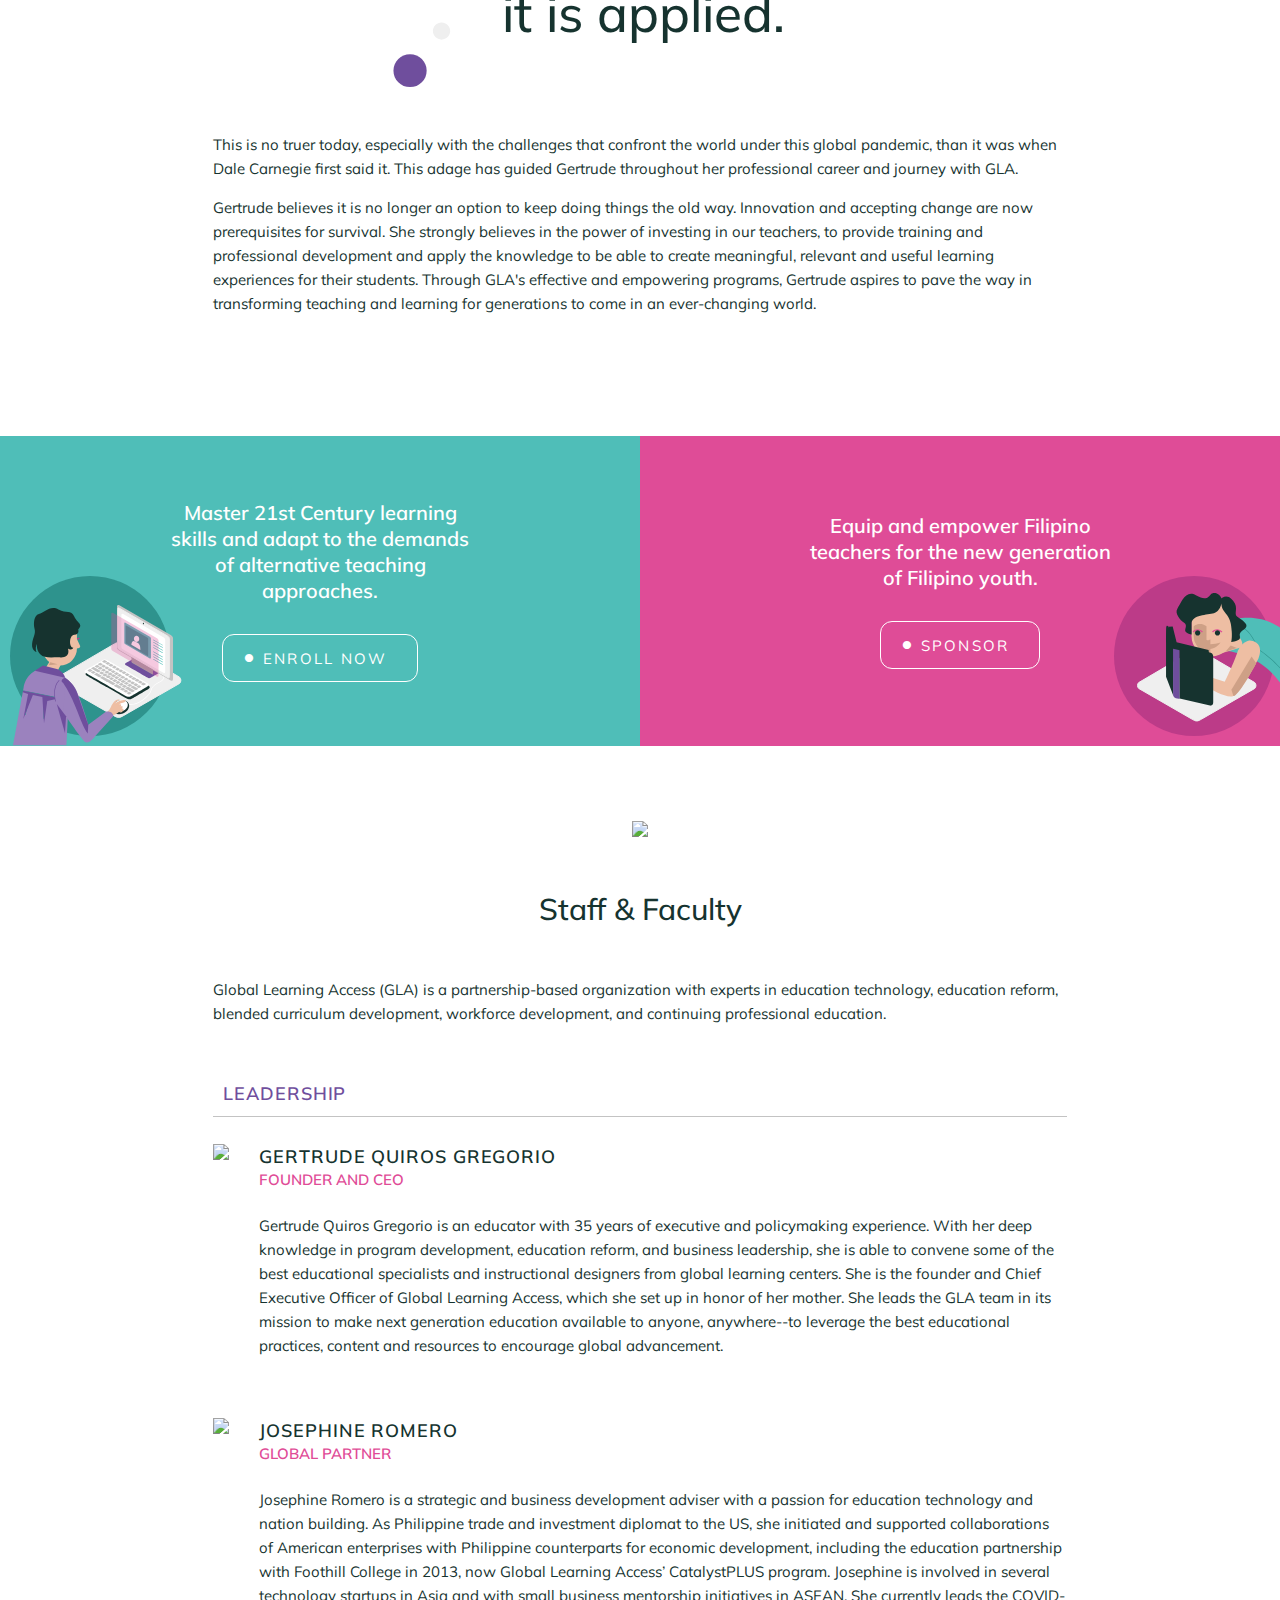
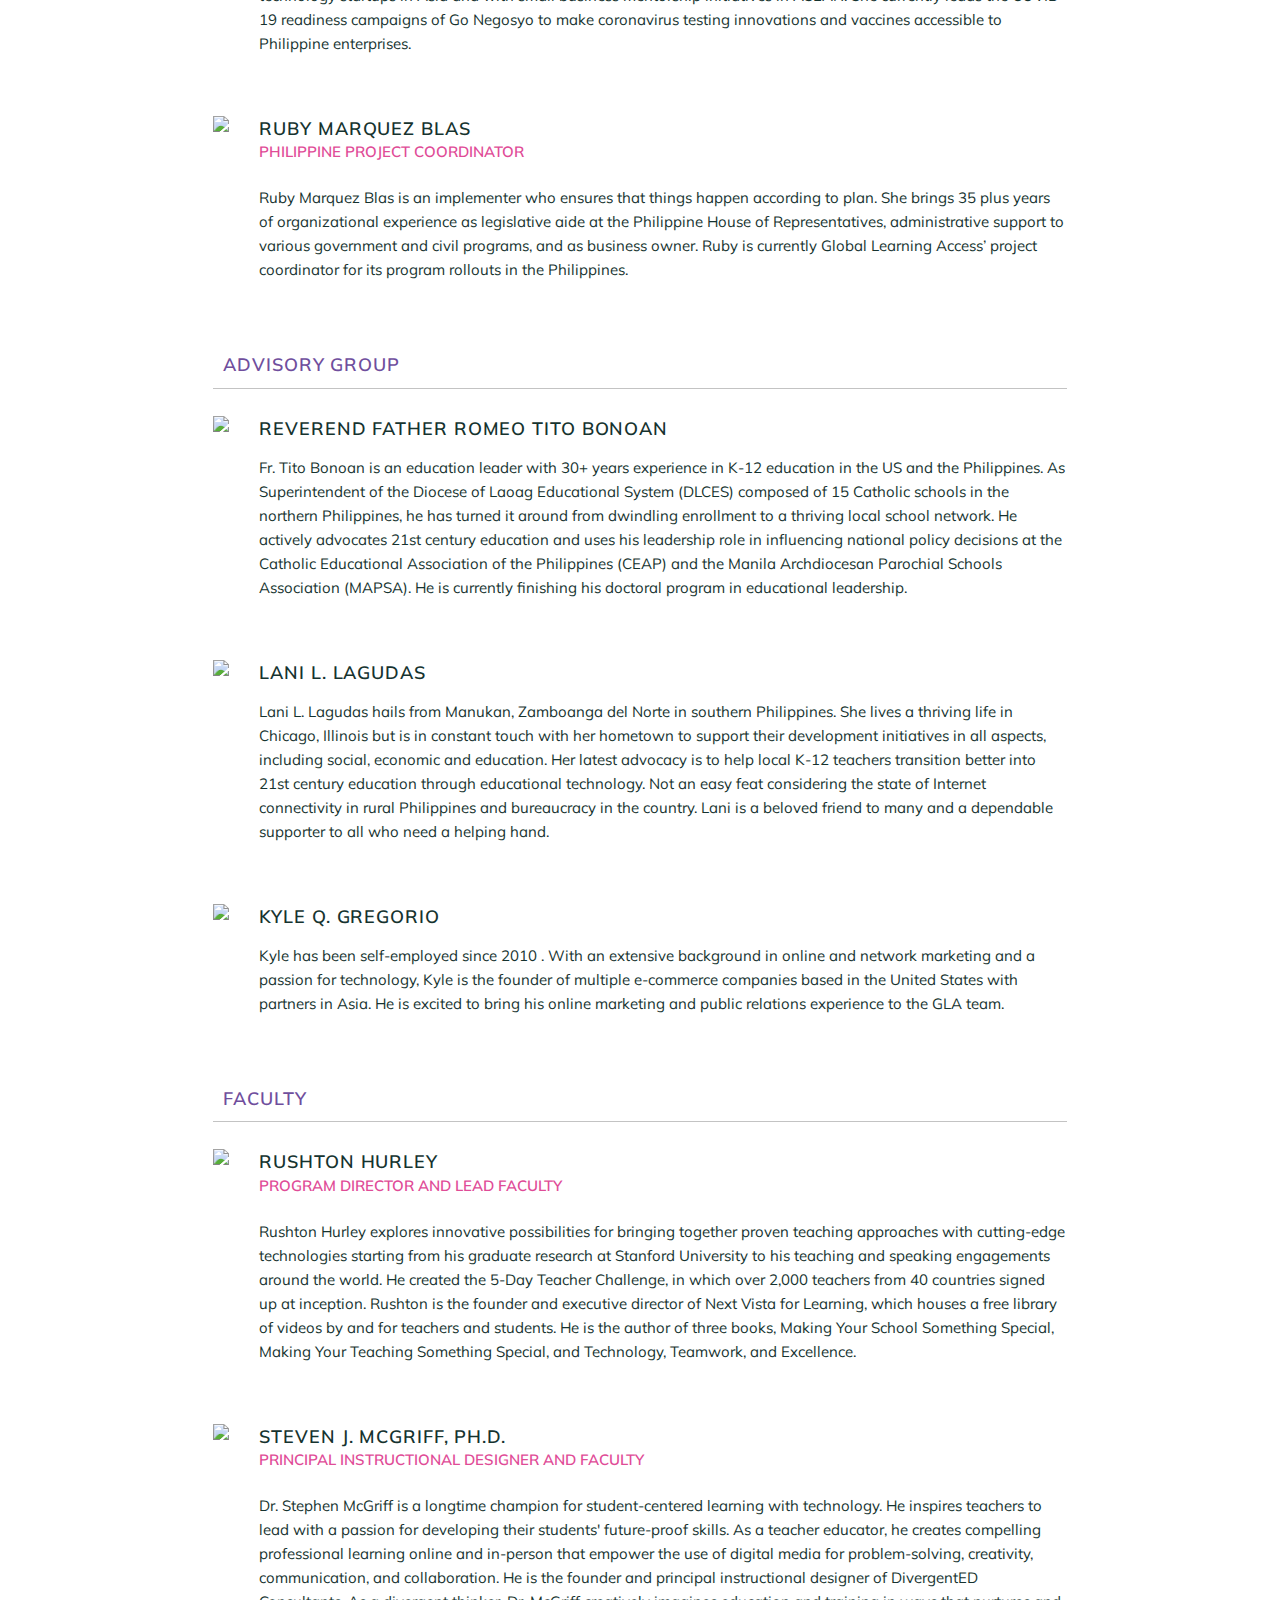
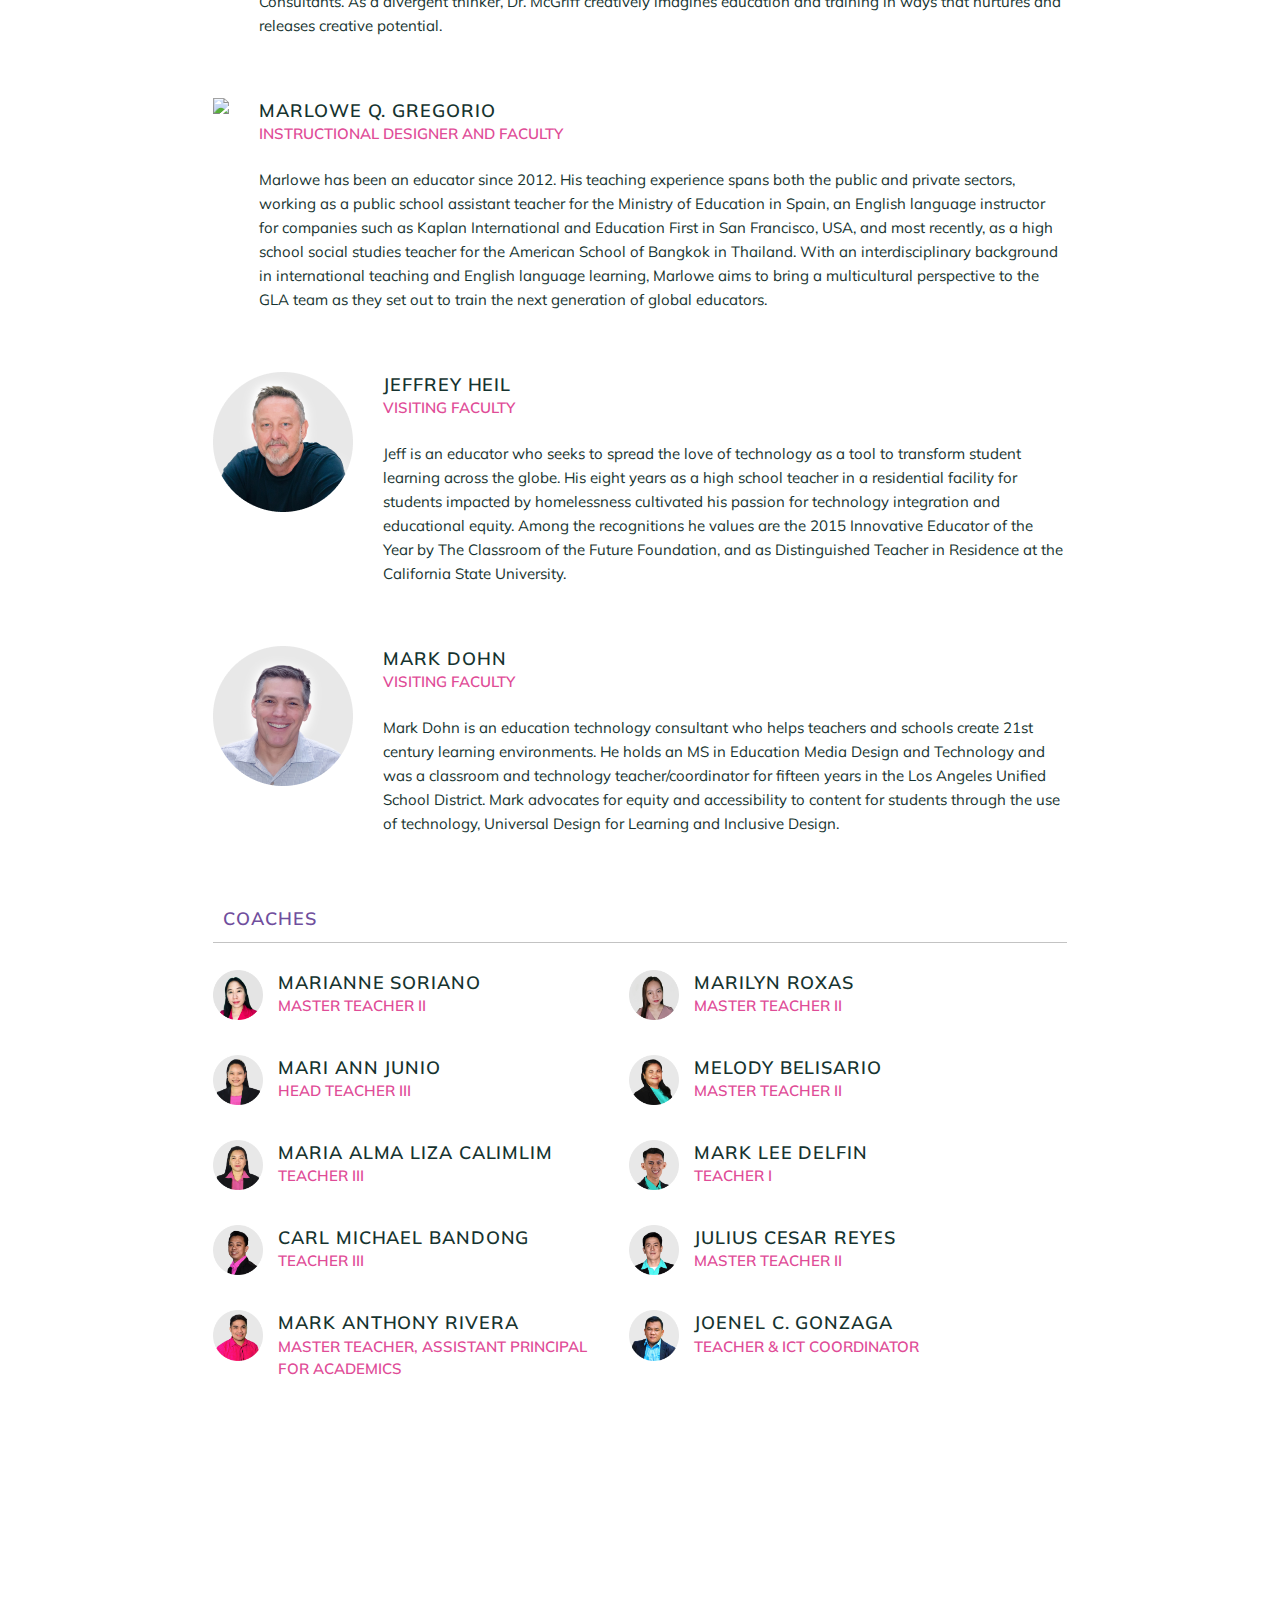
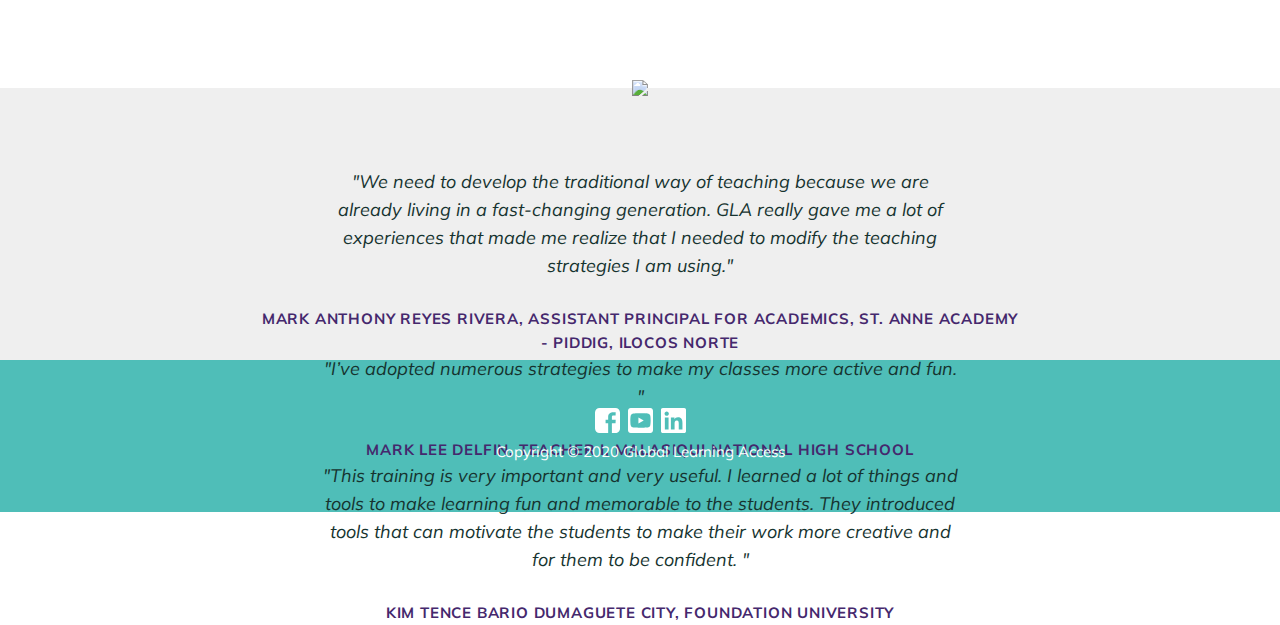
==== commit 00707a9a: "Apply all edits" ====
--- a/about.html
+++ b/about.html
@@ -7,51 +7,51 @@
     <meta property="og:title" content="Global Learning Access - About Us" />
     <meta property="og:type" content="website" />
     <meta property="og:description" content="For us  to prepare and inspire the next generation of learners, we need to invest  and equip  our teachers to imbibe the 21st century skills of collaboration, critical thinking, creativity and communication for their curriculum and teaching methodologies. " />
-    <meta property="og:image:secure_url" content="/images/about-share.png" />
-    <meta property="og:image" content="/images/about-share.png" />
+    <meta property="og:image:secure_url" content="https://globallearningaccess.com/images/about-share.png" />
+    <meta property="og:image" content="https://globallearningaccess.com/images/about-share.png" />
     <meta property="og:image:width" content="1200" />
     <meta property="og:image:height" content="630" />
     <meta property="og:site_name" content="Global Learning Access" />
     <!-- Global site tag (gtag.js) - Google Analytics -->
     <script async src="https://www.googletagmanager.com/gtag/js?id=G-HV9JNRF1NH"></script>
     <script>
-      window.dataLayer = window.dataLayer || [];
-      function gtag(){dataLayer.push(arguments);}
-      gtag('js', new Date());
-      gtag('config', 'G-HV9JNRF1NH');
+    window.dataLayer = window.dataLayer || [];
+    function gtag(){dataLayer.push(arguments);}
+    gtag('js', new Date());
+    gtag('config', 'G-HV9JNRF1NH');
     </script>
     <link rel="preconnect" href="https://fonts.gstatic.com">
     <link href="https://fonts.googleapis.com/css2?family=Mulish:ital,wght@0,400;0,500;0,600;0,700;1,400;1,500;1,600;1,700&display=swap" rel="stylesheet">
     
-    <link rel="apple-touch-icon" sizes="76x76" href="/images/apple-touch-icon.png">
-    <link rel="icon" type="image/png" sizes="32x32" href="/images/favicon-32x32.png">
-    <link rel="icon" type="image/png" sizes="16x16" href="/images/favicon-16x16.png">
-    <link rel="manifest" href="/images/site.webmanifest">
-    <link rel="mask-icon" href="/images/safari-pinned-tab.svg" color="#5bbad5">
-    <link rel="shortcut icon" href="/images/favicon.ico">
+    <link rel="apple-touch-icon" sizes="76x76" href="images/apple-touch-icon.png">
+    <link rel="icon" type="image/png" sizes="32x32" href="images/favicon-32x32.png">
+    <link rel="icon" type="image/png" sizes="16x16" href="images/favicon-16x16.png">
+    <link rel="manifest" href="images/site.webmanifest">
+    <link rel="mask-icon" href="images/safari-pinned-tab.svg" color="#5bbad5">
+    <link rel="shortcut icon" href="images/favicon.ico">
     <meta name="msapplication-TileColor" content="#da532c">
-    <meta name="msapplication-config" content="/images/browserconfig.xml">
+    <meta name="msapplication-config" content="{{ asset('/images/browserconfig.xml">
     <meta name="theme-color" content="#ffffff">
-    <link href="/styles.css" rel="stylesheet">
-
+    <link rel="stylesheet" href="https://cdnjs.cloudflare.com/ajax/libs/font-awesome/4.7.0/css/font-awesome.min.css">
+    <link href="styles.css" rel="stylesheet">
   </head>
   <body id="about">
     <header>
-      <a href="/" class="logo"><img src="/images/logo-white.svg"></a>
+      <a href="index.html" class="logo"><img src="images/logo-white.svg"></a>
       <nav class="desktop">
-        <a href="/about">ABOUT</a>
-        <a href="/sponsor">SPONSOR</a>
+        <a href="about.html">ABOUT</a>
+        <a href="sponsor.html">SPONSOR</a>
         <a href="#" class="contact-toggle">CONTACT</a>
-        <a href="/enroll" class="btn btn-enroll">ENROLL NOW</a>
+        <a href="enroll.html" class="btn btn-enroll">ENROLL NOW</a>
       </nav>
       <div id="menuToggle" class="mobile">
         <input type="checkbox" />
         MENU
         <nav id="menu">
-          <a href="/enroll" class="btn btn-enroll">ENROLL NOW</a>
+          <a href="enroll.html" class="btn btn-enroll">ENROLL NOW</a>
           <a href="/">Home</a>
-          <a href="/about">About</a>
-          <a href="/sponsor">Sponsor</a>
+          <a href="about.html">About</a>
+          <a href="sponsor.html">Sponsor</a>
           <h5>GET IN TOUCH</h5>
           <form action="https://formspree.io/f/meqpllan" method="POST">
             <input type="text" name="name" placeholder="Name">
@@ -75,273 +75,289 @@
       <div class="hero-description">
         <h4>WHAT WE BELIEVE</h4>
         <p>For us to prepare and inspire the next generation of learners, we need to invest in and equip our teachers to embody the 21st century skills of collaboration, critical thinking, creativity and communication for their curriculum and teaching methodologies. </p>
-        <p>Adopting educational technology and modern pedagogy in learning environments must be transformative and inspiring in the way students are engaged in the learning process. </p>
+        <p>Adopting educational technology and modern pedagogy in learning environments must be transformative and inspiring in the way students are engaged in the learning process.</p>
       </div>
     </section>
     <div class="spacer"></div>
     <section class="about-story container-small">
-      <h2>    <img src="/images/founder-story.svg">
+      <h2>    <img src="images/founder-story.svg">
       <br/><br/>
       The Founder's Story</h2>
-      <div class="mobile-collapse"><p>Gertrude Quiros Gregorio comes from a family of educators from the town of Pura in Central Luzon, Philippines. Her mother, Purificacion was a dedicated schoolteacher who made teaching and learning a family affair. Gertrude would look forward to helping out with preparing the classroom, teaching aids, and lesson materials all throughout her elementary years. When she stayed with her Auntie Rose to study in the provincial capital town, Gertrude was exposed to the work of teachers in higher learning, as her aunt was a pillar of the largest technical and vocational institute in the province. This experience and the influence of other family members in education developed her early passion for service in education, and inspired her to create Global Learning Access in her mother's honor.</p>
+      <div class="mobile-collapse"><p>Gertrude Quiros Gregorio comes from a family of educators from the town of Pura in Central Luzon, Philippines. Her mother, Purificacion, was a dedicated schoolteacher who made teaching and learning a family affair. Gertrude would look forward to helping out with preparing the classroom, teaching aids, and lesson materials all throughout her elementary years. When she stayed with her Auntie Rose to study in the provincial capital town, Gertrude was exposed to the work of teachers in higher learning, as her aunt was a pillar of the largest technical and vocational institute in the province. This experience and the influence of other family members in education developed her early passion for service in education, and inspired her to create Global Learning Access in her mother's honor.</p>
       
       <p>Gertrude is a firm believer that learning is a multifaceted discipline that can nurture people in a multitude of ways. As a Dean of Foothill College in Silicon Valley, she established the Adaptive Learning Division, and was able to utilize that platform to offer pioneering academic programs and ancillary services for students with diverse learning abilities, veterans and lifelong-learners. Her success led the division to become a leader of its kind among the learning centers in Silicon Valley.</p>
       <p>Not one to dwell in politics, she was nevertheless persuaded to run for an elected position at the New Haven School Board in Northern California which oversaw one of the largest and most diverse school districts in the state. From this role, Gertrude developed a greater sense of responsibility and a broader perspective of how every single decision carries an impact on all stakeholders; most importantly, the child as a learner.</p>
       
       <p>Her dream of giving back to her hometown of Pura through education blossomed into a full scale, nationwide advocacy when the Philippines legislated the transformative K-12 educational system. With inspiration and guidance from then Philippine Consul General Marciano Paynor Jr. and Commercial Counselor Josephine Romero in San Francisco, she brought the precursor of what is now Global Learning Access' CatalystPLUS as the pilot program in partnership with Foothill College and the office of Congresswoman Rachel Arenas in 2013. The program brought together Silicon Valley educational experts to Pangasinan, selectively training 108 teachers and collectively impacting 3,600 teachers in their Division.</p>
-      
-      <p>"Knowledge isn't power until it is applied." This is no truer today, especially with the challenges that confront the world under this global pandemic, than it was when Dale Carnegie first said it. This adage has guided Gertrude throughout her professional career and journey with GLA.</p>
+ 
+      <div class="story-hero">
+      <div class="title">
+        <h1>
+        
+        <div class="indent-1">Knowledge </div>
+        isn't power until
+        <div class="indent-2">it is applied.</div>
+         
+        </h1>
+      </div>
+    </div>
+
+      <p>This is no truer today, especially with the challenges that confront the world under this global pandemic, than it was when Dale Carnegie first said it. This adage has guided Gertrude throughout her professional career and journey with GLA.</p>
       
       <p>Gertrude believes it is no longer an option to keep doing things the old way. Innovation and accepting change are now prerequisites for survival. She strongly believes in the power of investing in our teachers, to provide training and professional development and apply the knowledge to be able to create meaningful, relevant and useful learning experiences for their students. Through GLA's effective and empowering programs, Gertrude aspires to pave the way in transforming teaching and learning for generations to come in an ever-changing world.</p>
+
+
+          
       <div class="fade"></div>
     </div>
+  </section>
+  
+  <div class="cta-block">
+    <section class="home-cta home-cta-left">
+      <img src="images/home-cta-left-bg.svg" class="mobile" />
+      <h3>Master 21st Century learning skills and adapt to the demands of alternative teaching approaches.</h3>
+      <a href="enroll.html" class="btn btn-teal">ENROLL NOW</a>
     </section>
-    
-    <div class="cta-block">
-      <section class="home-cta home-cta-left">
-        <img src="/images/home-cta-left-bg.svg" class="mobile" />
-        <h3>Master 21st Century learning skills and adapt to the demands of alternative teaching approaches.</h3>
-        <a href="/enroll" class="btn btn-teal">ENROLL NOW</a>
-      </section>
-      <section class="home-cta home-cta-right">
-        <img src="/images/home-cta-right-bg.svg" class="mobile" />
-        <h3>Equip and empower Filipino teachers for the new generation of Filipino youth.</h3>
-        <a href="/sponsor" class="btn btn-pink">SPONSOR</a>
-      </section>
-    </div>
+    <section class="home-cta home-cta-right">
+      <img src="images/home-cta-right-bg.svg" class="mobile" />
+      <h3>Equip and empower Filipino teachers for the new generation of Filipino youth.</h3>
+      <a href="sponsor.html" class="btn btn-pink">SPONSOR</a>
+    </section>
+  </div>
+
+  <section class="about-story container-small">
+    <h2>    <img src="images/staff-faculty.svg">
+    <br/><br/>
+    Staff & Faculty</h2>
+    <p>Global Learning Access (GLA) is a partnership-based organization with experts in education technology, education reform, blended curriculum development, workforce development, and continuing professional education.</p>
+    <div class="staff-group">
+      <h4>LEADERSHIP</h4>
+      <div class="staff">
+        <img src="images/gregorio.png">
+        <div class="staff-info">
+          <h4>GERTRUDE QUIROS GREGORIO</h4>
+          <h5>FOUNDER AND CEO</h5>
+          <p>Gertrude Quiros Gregorio is an educator with 35 years of executive and policymaking experience. With her deep knowledge in program development, education reform, and business leadership, she is able to convene some of the best educational specialists and instructional designers from global learning centers. She is the founder and Chief Executive Officer of Global Learning Access, which she set up in honor of her mother. She leads the GLA team in its mission to make next generation education available to anyone, anywhere--to leverage the best educational practices, content and resources to encourage global advancement.</p>
+        </div>
+      </div>
+      <div class="staff">
+        <img src="images/romero.png">
+        <div class="staff-info">
+          <h4>JOSEPHINE ROMERO</h4>
+          <h5>GLOBAL PARTNER</h5>
+          <p>Josephine Romero is a strategic and business development adviser with a passion for education technology and nation building. As Philippine trade and investment diplomat to the US, she initiated and supported collaborations of American enterprises with Philippine counterparts for economic development, including the education partnership with Foothill College in 2013, now Global Learning Access’ CatalystPLUS program. Josephine is involved in several technology startups in Asia and with small business mentorship initiatives in ASEAN. She currently leads the COVID-19 readiness campaigns of Go Negosyo to make coronavirus testing innovations and vaccines accessible to Philippine enterprises.</p>
+        </div>
+      </div>
+      <div class="staff">
+        <img src="images/blas.png">
+        <div class="staff-info">
+          <h4>RUBY MARQUEZ BLAS</h4>
+          <h5>PHILIPPINE PROJECT COORDINATOR</h5>
+          <p>Ruby Marquez Blas is an implementer who ensures that things happen according to plan. She brings 35 plus years of organizational experience as legislative aide at the Philippine House of Representatives, administrative support to various government and civil programs, and as business owner. Ruby is currently Global Learning Access’ project coordinator for its program rollouts in the Philippines.</p>
+        </div>
+      </div>
+    </div>
+    <div class="staff-group">
+      <h4>ADVISORY GROUP</h4>
+      <div class="staff">
+        <img src="images/bonoan.png">
+        <div class="staff-info">
+          <h4>REVEREND FATHER ROMEO TITO BONOAN</h4>
+          <p>Fr. Tito Bonoan is an education leader with 30+ years experience in K-12 education in the US and the Philippines. As Superintendent of the Diocese of Laoag Educational System (DLCES) composed of 15 Catholic schools in the northern Philippines, he has turned it around from dwindling enrollment to a thriving local school network. He actively advocates 21st century education and uses his leadership role in influencing national policy decisions at the Catholic Educational Association of the Philippines (CEAP) and the Manila Archdiocesan Parochial Schools Association (MAPSA). He is currently finishing his doctoral program in educational leadership.</p>
+        </div>
+      </div>
+      <div class="staff">
+        <img src="images/lagudas.png">
+        <div class="staff-info">
+          <h4>LANI L. LAGUDAS</h4>
+          <p>Lani L. Lagudas hails from Manukan, Zamboanga del Norte in southern Philippines. She lives a thriving life in Chicago, Illinois but is in constant touch with her hometown to support their development initiatives in all aspects, including social, economic and education. Her latest advocacy is to help local K-12 teachers transition better into 21st century education through educational technology. Not an easy feat considering the state of Internet connectivity in rural Philippines and bureaucracy in the country. Lani is a beloved friend to many and a dependable supporter to all who need a helping hand.</p>
+        </div>
+      </div>
+      <div class="staff">
+        <img src="images/gregorio-k.png">
+        <div class="staff-info">
+          <h4>KYLE Q. GREGORIO</h4>
+          <p>Kyle has been self-employed since 2010 . With an extensive background in online and network marketing and a passion for  technology, Kyle is the founder of multiple e-commerce companies based in the United States with partners in Asia.  He is excited to bring his online marketing and public relations experience to the GLA team.</p>
+        </div>
+      </div>
+    </div>
+    <div class="staff-group">
+      <h4>FACULTY</h4>
+      <div class="staff">
+        <img src="images/hurley.png">
+        <div class="staff-info">
+          <h4>RUSHTON HURLEY</h4>
+          <h5>PROGRAM DIRECTOR AND LEAD FACULTY</h5>
+          <p>Rushton Hurley explores innovative possibilities for bringing together proven teaching approaches with cutting-edge technologies starting from his graduate research at Stanford University to his teaching and speaking engagements around the world. He created the 5-Day Teacher Challenge, in which over 2,000 teachers from 40 countries signed up at inception. Rushton is the founder and executive director of Next Vista for Learning, which houses a free library of videos by and for teachers and students. He is the author of three  books, Making Your School Something Special, Making Your Teaching Something Special, and Technology, Teamwork, and Excellence.</p>
+        </div>
+      </div>
+      <div class="staff">
+        <img src="images/mcgriff.png">
+        <div class="staff-info">
+          <h4>STEVEN J. MCGRIFF, PH.D.</h4>
+          <h5>PRINCIPAL INSTRUCTIONAL DESIGNER AND FACULTY</h5>
+          <p>Dr. Stephen McGriff is a longtime champion for student-centered learning with technology. He inspires teachers to lead with a passion for developing their students' future-proof skills. As a teacher educator, he creates compelling professional learning online and in-person that empower the use of digital media for problem-solving, creativity, communication, and collaboration. He is the founder and principal instructional designer of DivergentED Consultants. As a divergent thinker, Dr. McGriff creatively imagines education and training in ways that nurtures and releases creative potential.  </p>
+        </div>
+      </div>
+      <div class="staff">
+        <img src="images/gregorio-m.png">
+        <div class="staff-info">
+          <h4>MARLOWE Q. GREGORIO</h4>
+          <h5>INSTRUCTIONAL DESIGNER AND FACULTY</h5>
+          <p>Marlowe has been an educator since 2012. His teaching experience spans both the public and private sectors, working as a public school assistant teacher for the Ministry of Education in Spain, an English language instructor for companies such as Kaplan International and Education First in San Francisco, USA, and most recently, as a high school social studies teacher for the American School of Bangkok in Thailand. With an interdisciplinary background in international teaching and English language learning, Marlowe aims to bring a multicultural perspective to the GLA team as they set out to train the next generation of global educators.</p>
+        </div>
+      </div>
+      <div class="staff">
+        <img src="images/heil.png">
+        <div class="staff-info">
+          <h4>JEFFREY HEIL</h4>
+          <h5>VISITING FACULTY</h5>
+          <p>Jeff is an educator who seeks to spread the love of technology as a tool to transform student learning across the globe. His eight years as a high school teacher in a residential facility for students impacted by homelessness cultivated his passion for technology integration and educational equity. Among the recognitions he values are the 2015 Innovative Educator of the Year by The Classroom of the Future Foundation, and as Distinguished Teacher in Residence at the California State University.</p>
+        </div>
+      </div>
+      <div class="staff">
+        <img src="images/dohn.png">
+        <div class="staff-info">
+          <h4>MARK DOHN</h4>
+          <h5>VISITING FACULTY</h5>
+          <p>Mark Dohn is an education technology consultant who helps teachers and schools create 21st century learning environments. He holds an MS in Education Media Design and Technology and was a classroom and technology teacher/coordinator for fifteen years in the Los Angeles Unified School District. Mark advocates for equity and accessibility to content for students through the use of technology, Universal Design for Learning and Inclusive Design.</p>
+        </div>
+      </div>
+    </div>
+    <div class="coach-group">
+      <h4>COACHES</h4>
+      <div class="coach">
+        <img src="images/soriano.png">
+        <div class="staff-info">
+          <h4>Marianne Soriano</h4>
+          <h5>Master Teacher II</h5>
+        </div>
+      </div>
+      <div class="coach">
+        <img src="images/roxas.png">
+        <div class="staff-info">
+          <h4>Marilyn Roxas</h4>
+          <h5>Master Teacher II</h5>
+        </div>
+      </div>
+      <div class="coach">
+        <img src="images/junio.png">
+        <div class="staff-info">
+          <h4>Mari Ann Junio</h4>
+          <h5>HEAD Teacher III</h5>
+        </div>
+      </div>
+      <div class="coach">
+        <img src="images/belisario.png">
+        <div class="staff-info">
+          <h4>Melody Belisario</h4>
+          <h5>Master Teacher II</h5>
+        </div>
+      </div>
+      <div class="coach">
+        <img src="images/calimlim.png">
+        <div class="staff-info">
+          <h4>Maria Alma Liza Calimlim</h4>
+          <h5>Teacher III</h5>
+        </div>
+      </div>
+      <div class="coach">
+        <img src="images/delfin.png">
+        <div class="staff-info">
+          <h4>Mark Lee Delfin</h4>
+          <h5>Teacher I</h5>
+        </div>
+      </div>
+      <div class="coach">
+        <img src="images/bandong.png">
+        <div class="staff-info">
+          <h4>Carl Michael Bandong</h4>
+          <h5>Teacher III</h5>
+        </div>
+      </div>
+      <div class="coach">
+        <img src="images/reyes.png">
+        <div class="staff-info">
+          <h4>Julius Cesar Reyes</h4>
+          <h5>MASTER Teacher II</h5>
+        </div>
+      </div>
+      <div class="coach">
+        <img src="images/rivera.png">
+        <div class="staff-info">
+          <h4>Mark Anthony Rivera</h4>
+          <h5>MASTER TEACHER, ASSISTANT PRINCIPAL FOR ACADEMICS</h5>
+        </div>
+      </div>
+      <div class="coach">
+        <img src="images/gonzaga.png">
+        <div class="staff-info">
+          <h4>Joenel C. Gonzaga</h4>
+          <h5>TEACHER & ICT COORDINATOR</h5>
+        </div>
+      </div>
+    </div>
+  </section>
+  <div class="stairs"><img src="images/stairs.svg"></div>
     <section class="testimonials">
+    <div class="testimonial">
+     <blockquote>
+      "We need to develop the traditional way of teaching because we are already living in a fast-changing generation. GLA really gave me a lot of experiences that made me realize that I needed to modify the teaching strategies I am using."
+    </blockquote>
+    <strong class="author">Mark Anthony Reyes Rivera, Assistant Principal for Academics, St. Anne Academy - Piddig, Ilocos Norte
+    </strong>
+    </div>
+    <div class="testimonial">
       <blockquote>
-        "We need to develop the traditional way of teaching because we are already living in a fast-changing generation. GLA really gave me a lot of experiences that made me realize that I needed to modify the teaching strategies I am using."
+        "I’ve adopted numerous strategies to make my classes more active and fun. "
       </blockquote>
-      <strong class="author">Mark Anthony Reyes Rivera, Assistant Principal for Academics, St. Anne Academy - Piddig, Ilocos Norte
+      <strong class="author">
+      Mark Lee Delfin, Teacher I, Malasiqui National High School
       </strong>
-    </section>
-    <section class="about-story container-small">
-      <h2>    <img src="/images/staff-faculty.svg">
-      <br/><br/>
-      Staff & Faculty</h2>
-      <p>Global Learning Access (GLA) is a partnership-based organization with experts in education technology, education reform, blended curriculum development, workforce development, and continuing professional education.</p>
-      <div class="staff-group">
-        <h4>LEADERSHIP</h4>
-        <div class="staff">
-          <img src="/images/gregorio.png">
-          <div class="staff-info">
-            <h4>GERTRUDE QUIROS GREGORIO</h4>
-            <h5>FOUNDER AND CEO</h5>
-            <p>Gertrude Quiros Gregorio is an educator with 35 years of executive and policymaking experience. With her deep knowledge in program development, education reform, and business leadership, she is able to convene some of the best educational specialists and instructional designers from global learning centers. She is the founder and Chief Executive Officer of Global Learning Access, which she set up in honor of her mother. She leads the GLA team in its mission to make next generation education available to anyone, anywhere--to leverage the best educational practices, content and resources to encourage global advancement.</p>
-          </div>
-        </div>
-        <div class="staff">
-          <img src="/images/romero.png">
-          <div class="staff-info">
-            <h4>JOSEPHINE ROMERO</h4>
-            <h5>GLOBAL PARTNER</h5>
-            <p>Josephine Romero is a strategic and business development adviser with a passion for education technology and nation building. As Philippine trade and investment diplomat to the US, she initiated and supported collaborations of American enterprises with Philippine counterparts for economic development, including the education partnership with Foothill College in 2013, now Global Learning Access’ CatalystPLUS program. Josephine is involved in several technology startups in Asia and with small business mentorship initiatives in ASEAN. She currently leads the COVID-19 readiness campaigns of Go Negosyo to make coronavirus testing innovations and vaccines accessible to Philippine enterprises.</p>
-          </div>
-        </div>
-        <div class="staff">
-          <img src="/images/blas.png">
-          <div class="staff-info">
-            <h4>RUBY MARQUEZ BLAS</h4>
-            <h5>PHILIPPINE PROJECT COORDINATOR</h5>
-            <p>Ruby Marquez Blas is an implementer who ensures that things happen according to plan. She brings 35 plus years of organizational experience as legislative aide at the Philippine House of Representatives, administrative support to various government and civil programs, and as business owner. Ruby is currently Global Learning Access’ project coordinator for its program rollouts in the Philippines.</p>
-          </div>
-        </div>
-      </div>
-      <div class="staff-group">
-        <h4>ADVISORY GROUP</h4>
-        <div class="staff">
-          <img src="/images/bonoan.png">
-          <div class="staff-info">
-            <h4>REVEREND FATHER ROMEO TITO BONOAN</h4>
-            <p>Fr. Tito Bonoan is an education leader with 30+ years experience in K-12 education in the US and the Philippines. As Superintendent of the Diocese of Laoag Educational System (DLCES) composed of 15 Catholic schools in the northern Philippines, he has turned it around from dwindling enrollment to a thriving local school network. He actively advocates 21st century education and uses his leadership role in influencing national policy decisions at the Catholic Educational Association of the Philippines (CEAP) and the Manila Archdiocesan Parochial Schools Association (MAPSA). He is currently finishing his doctoral program in educational leadership.</p>
-          </div>
-        </div>
-        <div class="staff">
-          <img src="/images/lagudas.png">
-          <div class="staff-info">
-            <h4>LANI L. LAGUDAS</h4>
-            <p>Lani L. Lagudas hails from Manukan, Zamboanga del Norte in southern Philippines. She lives a thriving life in Chicago, Illinois but is in constant touch with her hometown to support their development initiatives in all aspects, including social, economic and education. Her latest advocacy is to help local K-12 teachers transition better into 21st century education through educational technology. Not an easy feat considering the state of Internet connectivity in rural Philippines and bureaucracy in the country. Lani is a beloved friend to many and a dependable supporter to all who need a helping hand.</p>
-          </div>
-        </div>
-        <div class="staff">
-          <img src="/images/gregorio-k.png">
-          <div class="staff-info">
-            <h4>KYLE Q. GREGORIO</h4>
-            <p>Kyle has been self-employed since 2010 . With an extensive background in online and network marketing and a passion for  technology, Kyle is the founder of multiple e-commerce companies based in the United States with partners in Asia.  He is excited to bring his online marketing and public relations experience to the GLA team.</p>
-          </div>
-        </div>
-      </div>
-      <div class="staff-group">
-        <h4>FACULTY</h4>
-        <div class="staff">
-          <img src="/images/hurley.png">
-          <div class="staff-info">
-            <h4>RUSHTON HURLEY</h4>
-            <h5>PROGRAM DIRECTOR AND LEAD FACULTY</h5>
-            <p>Rushton Hurley explores innovative possibilities for bringing together proven teaching approaches with cutting-edge technologies starting from his graduate research at Stanford University to his teaching and speaking engagements around the world. He created the 5-Day Teacher Challenge, in which over 2,000 teachers from 40 countries signed up at inception. Rushton is the founder and executive director of Next Vista for Learning, which houses a free library of videos by and for teachers and students. He is the author of three  books, Making Your School Something Special, Making Your Teaching Something Special, and Technology, Teamwork, and Excellence.</p>
-          </div>
-        </div>
-        <div class="staff">
-          <img src="/images/mcgriff.png">
-          <div class="staff-info">
-            <h4>STEVEN J. MCGRIFF, PH.D.</h4>
-            <h5>PRINCIPAL INSTRUCTIONAL DESIGNER AND FACULTY</h5>
-            <p>Dr. Stephen McGriff is a longtime champion for student-centered learning with technology. He inspires teachers to lead with a passion for developing their students' future-proof skills. As a teacher educator, he creates compelling professional learning online and in-person that empower the use of digital media for problem-solving, creativity, communication, and collaboration. He is the founder and principal instructional designer of DivergentED Consultants. As a divergent thinker, Dr. McGriff creatively imagines education and training in ways that nurtures and releases creative potential.  </p>
-          </div>
-        </div>
-        <div class="staff">
-          <img src="/images/gregorio-m.png">
-          <div class="staff-info">
-            <h4>MARLOWE Q. GREGORIO</h4>
-            <h5>INSTRUCTIONAL DESIGNER AND FACULTY</h5>
-            <p>Marlowe has been an educator since 2012. His teaching experience spans both the public and private sectors, working as a public school assistant teacher for the Ministry of Education in Spain, an English language instructor for companies such as Kaplan International and Education First in San Francisco, USA, and most recently, as a high school social studies teacher for the American School of Bangkok in Thailand. With an interdisciplinary background in international teaching and English language learning, Marlowe aims to bring a multicultural perspective to the GLA team as they set out to train the next generation of global educators.</p>
-          </div>
-        </div>
-        <div class="staff">
-          <img src="/images/heil.png">
-          <div class="staff-info">
-            <h4>JEFFREY HEIL</h4>
-            <h5>VISITING FACULTY</h5>
-            <p>Jeff is an educator who seeks to spread the love of technology as a tool to transform student learning across the globe. His eight years as a high school teacher in a residential facility for students impacted by homelessness cultivated his passion for technology integration and educational equity. Among the recognitions he values are the 2015 Innovative Educator of the Year by The Classroom of the Future Foundation, and as Distinguished Teacher in Residence at the California State University.</p>
-          </div>
-        </div>
-        <div class="staff">
-          <img src="/images/dohn.png">
-          <div class="staff-info">
-            <h4>MARK DOHN</h4>
-            <h5>VISITING FACULTY</h5>
-            <p>Mark Dohn is an education technology consultant who helps teachers and schools create 21st century learning environments. He holds an MS in Education Media Design and Technology and was a classroom and technology teacher/coordinator for fifteen years in the Los Angeles Unified School District. Mark advocates for equity and accessibility to content for students through the use of technology, Universal Design for Learning and Inclusive Design.</p>
-          </div>
-        </div>
-      </div>
-      <div class="coach-group">
-        <h4>COACHES</h4>
-        <div class="coach">
-          
-          <div class="staff-info">
-            <h4>Marianne Soriano</h4>
-            <h5>Master Teacher II</h5>
-          </div>
-        </div>
-        <div class="coach">
-          
-          <div class="staff-info">
-            <h4>Marilyn Roxas</h4>
-            <h5>Master Teacher II</h5>
-          </div>
-        </div>
-        <div class="coach">
-          
-          <div class="staff-info">
-            <h4>Mari Ann Junio</h4>
-            <h5>HEAD Teacher III</h5>
-          </div>
-        </div>
-        <div class="coach">
-          
-          <div class="staff-info">
-            <h4>Melody Belisario</h4>
-            <h5>Master Teacher II</h5>
-          </div>
-        </div>
-        <div class="coach">
-          
-          <div class="staff-info">
-            <h4>Maria Alma Liza Calimlim</h4>
-            <h5>Teacher III</h5>
-          </div>
-        </div>
-        <div class="coach">
-          
-          <div class="staff-info">
-            <h4>Mark Lee Delfin</h4>
-            <h5>Teacher I</h5>
-          </div>
-        </div>
-        <div class="coach">
-          
-          <div class="staff-info">
-            <h4>Carl Michael Bandong</h4>
-            <h5>Teacher III</h5>
-          </div>
-        </div>
-        <div class="coach">
-          
-          <div class="staff-info">
-            <h4>Julius Cesar Reyes</h4>
-            <h5>MASTER Teacher II</h5>
-          </div>
-        </div>
-        <div class="coach">
-          
-          <div class="staff-info">
-            <h4>Mark Anthony Rivera</h4>
-            <h5>MASTER Teacher ASSISTANT PRINCIPAL FOR ACADEMICS</h5>
-          </div>
-        </div>
-        <div class="coach">
-          
-          <div class="staff-info">
-            <h4>Joenel C. Gonzaga</h4>
-            <h5>TEACHER & ICT COORDINATOR</h5>
-          </div>
-        </div>
-      </div>
-    </section>
-    <div class="stairs"><img src="/images/stairs.svg"></div>
-    <section class="testimonials">
+    </div>
+    <div class="testimonial">
       <blockquote>
-        "The COVID-19 pandemic introduced new challenges for Filipino Teachers. The Catalyst (Teacher Training in EdTech) program helped me navigate and learn valuable skills to teach my students more effectively in the new normal!"
+        "This training is very important and very useful. I learned a lot of things and tools to make learning fun and memorable to the students. They introduced tools that can motivate the students to make their work more creative and for them to be confident. "
       </blockquote>
-      <strong class="author">MARITESS ANDRES, GRADE 9 TEACHER
+      <strong class="author">
+Kim Tence Bario Dumaguete City, Foundation University 
       </strong>
-    </section>
+    </div>
+  </section>
+  <div class="testimonials-pagination"></div>
     <footer>
+      <a href="https://www.facebook.com/Global-Learning-Access-103808181589588"><img src="images/fb-icon.svg"></a>
+      <a href="https://www.youtube.com/channel/UCt6iZtERjcapDE-atHq5POg"><img src="images/yt-icon.svg"></a>
+      <a href="https://www.linkedin.com/in/global-learning-access-a1590a200/"><img src="images/li-icon.svg"></a>
+      <br>
       Copyright   &#169; 2020 Global Learning Access
     </footer>
-    <div id="contact">
-      <div class="container-small">
-        <div>
-          <h2>Get in Touch</h2>
-          <form action="https://formspree.io/f/meqpllan" method="POST">
-            <input type="text" name="name" placeholder="Name">
-            <input type="email" name="_replyto" placeholder="Email Address">
-            <textarea name="message" placeholder="Message"></textarea>
-            <button id="contact-submit" type="submit" class="btn btn-pink-solid">Send</button>
-          </form>
-          gertrude@GlobalLearningAccess.com<br/>
-          (510) 945-0030
-        </div>
-        <div class="contact-image">
-          <img src="/images/getintouch.svg" />
-        </div>
-      </div>
-    </div>
-    <script>
-      var contact = document.querySelector("#contact");
-      var mobileMenu = document.querySelector("#menuToggle input");
-      
-      document.querySelector(".contact-toggle").addEventListener("click", function(e) {
-        e.preventDefault();
-        contact.classList.toggle("toggled");
-        window.scrollTo({top: 0, behavior: 'smooth'});
-      });
-
-      var mobileMenuToggled = false;
-      mobileMenu.addEventListener("click", toggleMobileMenu);
-      mobileMenu.addEventListener("tap", toggleMobileMenu);
-      function toggleMobileMenu(e) {
-        mobileMenuToggled = !mobileMenuToggled;
-        document.body.style.overflowY = mobileMenuToggled ? "hidden" : "auto";
-      }
-    </script>
-    <script>
-      Array.from(document.querySelectorAll(".mobile-collapse")).forEach(function(el) {
-        el.addEventListener("click", function (e) {
-          el.classList.toggle("expanded");
-        });
-      });
-    </script>
-  </body>
+  <div id="contact">
+    <div class="container-small">
+      <div>
+        <h2>Get in Touch</h2>
+        <form action="https://formspree.io/f/meqpllan" method="POST">
+          <input type="text" name="name" placeholder="Name">
+          <input type="email" name="_replyto" placeholder="Email Address">
+          <textarea name="message" placeholder="Message"></textarea>
+          <button id="contact-submit" type="submit" class="btn btn-pink-solid">Send</button>
+        </form>
+        gertrude@GlobalLearningAccess.com<br/>
+        (510) 945-0030
+      </div>
+      <div class="contact-image">
+        <img src="images/getintouch.svg" />
+      </div>
+    </div>
+  </div>
+  <script src="https://cdnjs.cloudflare.com/ajax/libs/egjs-flicking/3.7.0/flicking.pkgd.min.js" integrity="sha512-mbhLkirG0mIzEEnDqIYocnlEpJJ7rucCjIyTsmiLyh/bSQjKNPbVMOiOu2Zku0l82Y5N/p12PUjywmAx98ajHA==" crossorigin="anonymous"></script>
+  <script src="js/main.js"></script>
+  <script>
+  Array.from(document.querySelectorAll(".mobile-collapse")).forEach(function(el) {
+  el.addEventListener("click", function (e) {
+  el.classList.toggle("expanded");
+  });
+  });
+  </script>
+</body>
 </html>--- a/styles.css
+++ b/styles.css
@@ -522,19 +522,51 @@
   background: var(--grey-light);
   padding: 5rem 20%;
   text-align: center;
-}
-
-.testimonials > blockquote {
+  height: 17rem;
+}
+
+.testimonial {
+  width: 100%;
+}
+
+.testimonial > blockquote {
   font-size: 18px;
   line-height: 28px;
   font-style: italic;
   margin: 0 0 1.5em;
-}
-
-.testimonials > .author {
+  padding: 0 5vw;
+}
+
+.testimonial > .author {
   color: var(--purple-dark);
   text-transform: uppercase;
   letter-spacing: 0.8;
+}
+
+.testimonials-pagination {
+  display: flex;
+  justify-content: center;
+  position: absolute;
+  margin-top: -3rem;
+  left: 0;
+  width: 100%;
+}
+
+.testimonials-pagination > .page {
+  width: 1rem;
+  height: 1rem;
+  border-radius: 50%;
+  background-color: var(--grey);
+  margin: 0 0.2rem;
+  cursor: pointer;
+}
+
+.testimonials-pagination > .page:hover {
+  background-color: var(--pink-light);
+}
+
+.testimonials-pagination > .page.current {
+  background-color: var(--pink);
 }
 
 footer {
@@ -542,6 +574,15 @@
   text-align: center;
   background: var(--pink);
   color: var(--white);
+}
+
+footer a {
+  margin: 0 2px;
+  transition: 0.1s all linear;
+}
+
+footer a:hover {
+  opacity: 0.8;
 }
 
 #about footer {
@@ -591,8 +632,48 @@
   margin: 0 auto;
 }
 
+.story-hero {
+  margin: 3em 0;
+}
+
+.story-hero > .title {
+  background: url(images/story-hero.svg) no-repeat center center;
+  padding: 2rem 0 3rem;
+  background-size: contain;
+  flex: 1;
+  align-self: center;
+  display: flex;
+  justify-content: flex-start;
+  color: var(--black);
+}
+
+.story-hero > .title > h1 {
+  font-size: 4vw;
+  margin: 0 auto;
+}
+
 #enroll .hero-description h4 {
   color: var(--purple);
+}
+
+#enroll-video {
+  margin:  7rem calc(8 / 48 * 100%);
+  padding-bottom: 30%;
+  position: relative;
+
+}
+
+#enroll-video iframe {
+  position: absolute;
+  top: 0;
+  left: 0;
+  width: 100%;
+  height: 100%;
+}
+
+#catalyst-plus-icon {
+  width: 100px;
+  height: auto;
 }
 
 #sponsor header {
@@ -700,10 +781,12 @@
 
 .staff img {
   margin-right: 2em;
+  max-width: 140px;
 }
 
 .coach img {
   margin-right: 1em;
+  max-width: 50px;
 }
 
 .staff-info h4 {
@@ -756,7 +839,7 @@
 }
 
 input, textarea {
-  padding: 1em 0;
+  padding: 1em;
   text-indent: 1.5em;
   border: 0;
   border-radius: 12px;
@@ -890,7 +973,7 @@
     display: none;
   }
 
-  .staff, .coach {
+  .staff {
     display: block;
     width: 100%;
   }
@@ -923,6 +1006,16 @@
   .mobile-collapse.expanded .fade {
     display: none;
   }
+
+  #enroll-video {
+    margin:  5rem calc(4 / 48 * 100%);
+    padding-bottom: 50%;
+  }
+
+  .testimonials {
+  height: 24rem;
+}
+
 }
 
 @media(max-width: 500px) {
@@ -937,3 +1030,27 @@
 
 
 }
+
+.fa {
+  padding: 10px;
+  margin: 10px; 
+  font-size: 20px;
+  width: 40px;
+  /* text-align: center; */
+  text-decoration: none;
+  border-radius: 50%;
+}
+
+.fa:hover {
+  opacity: 0.7;
+}
+
+.fa-facebook {
+  background: #3B5998;
+  color: white;
+}
+
+.fa-youtube {
+  background: #bb0000;
+  color: white;
+}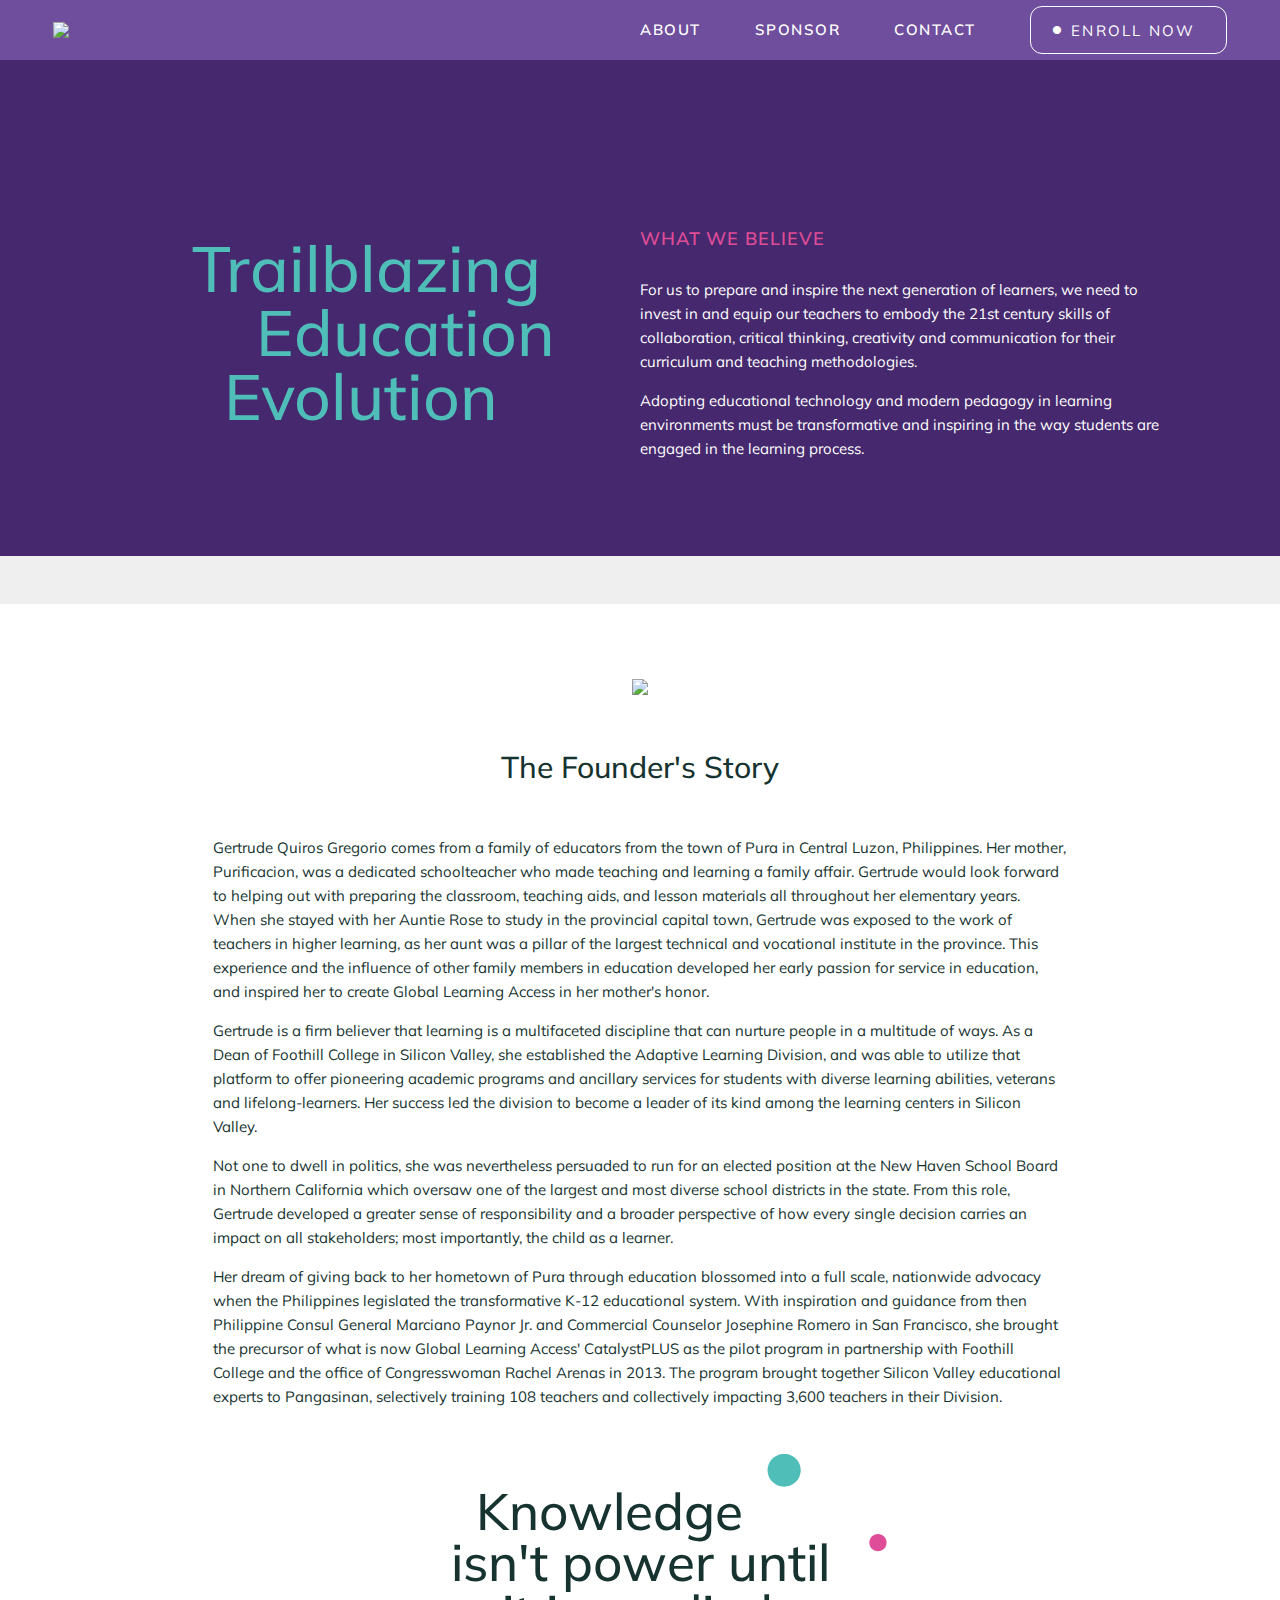
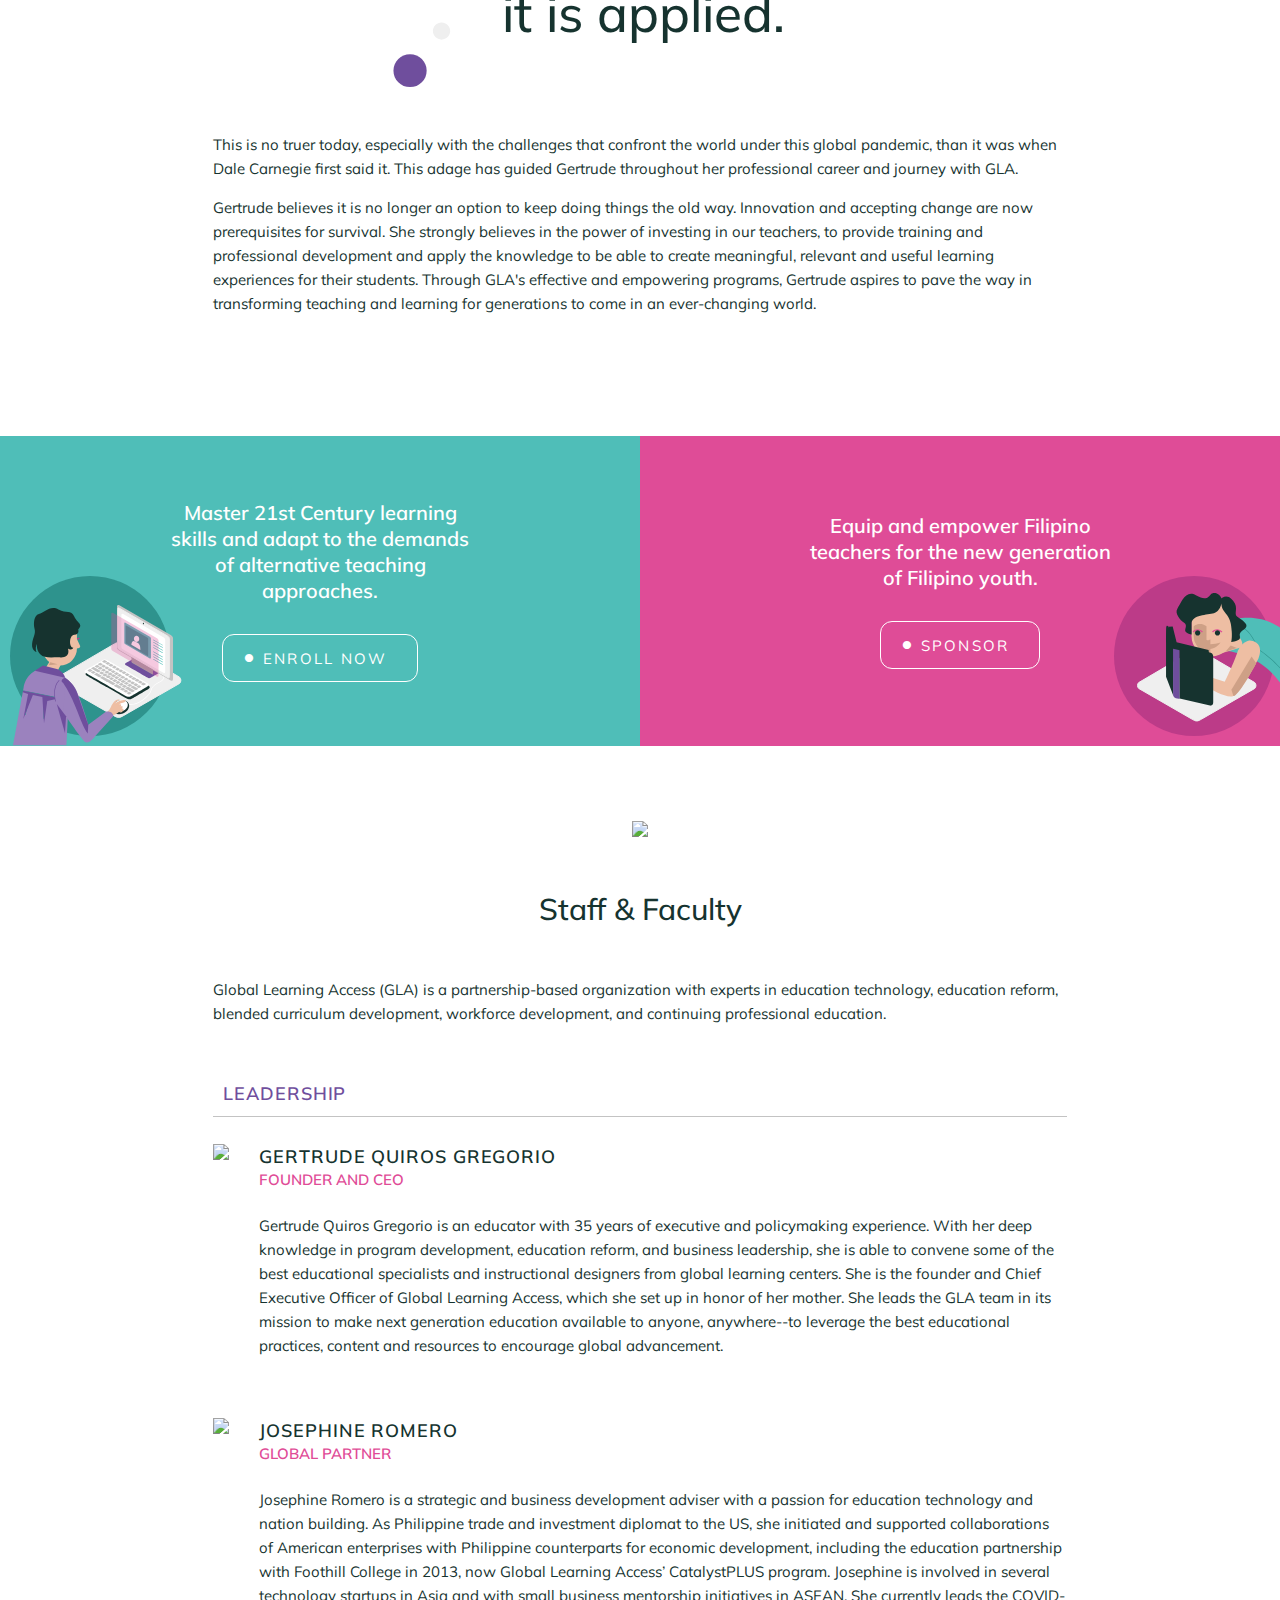
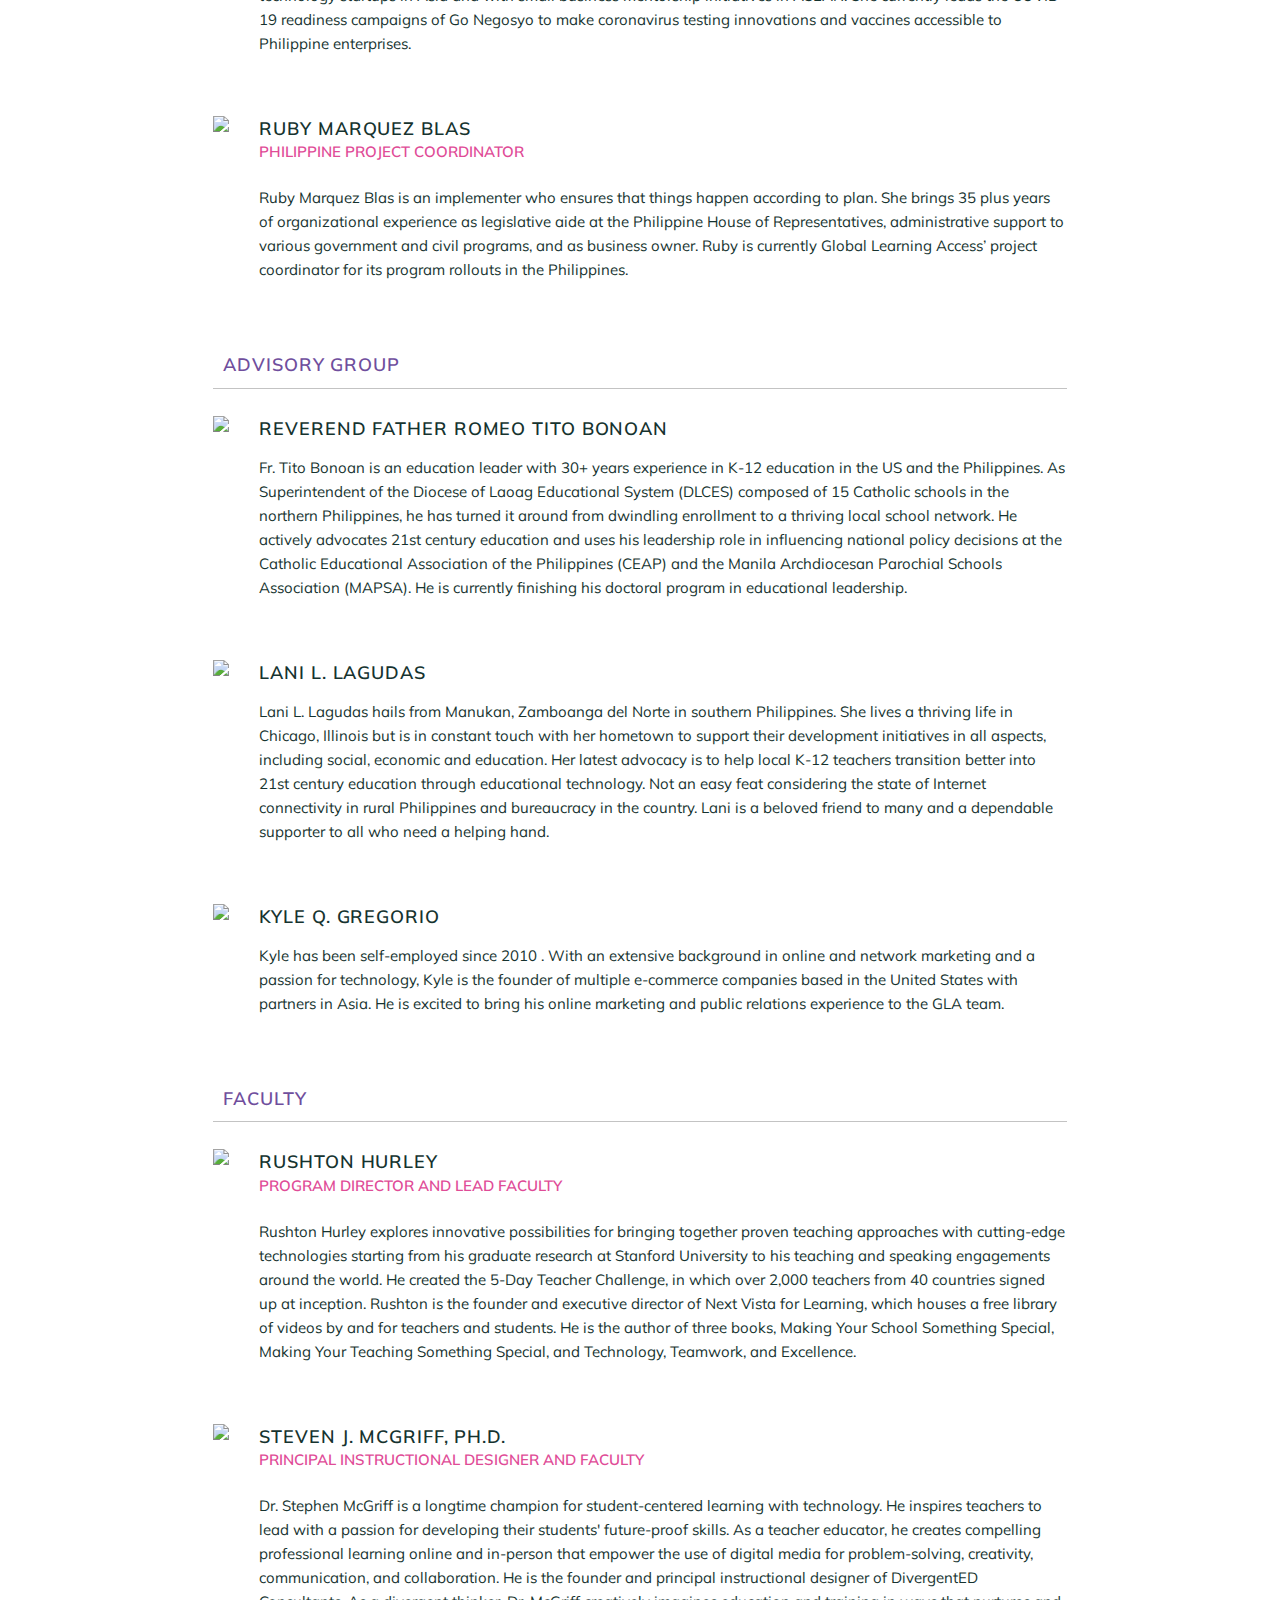
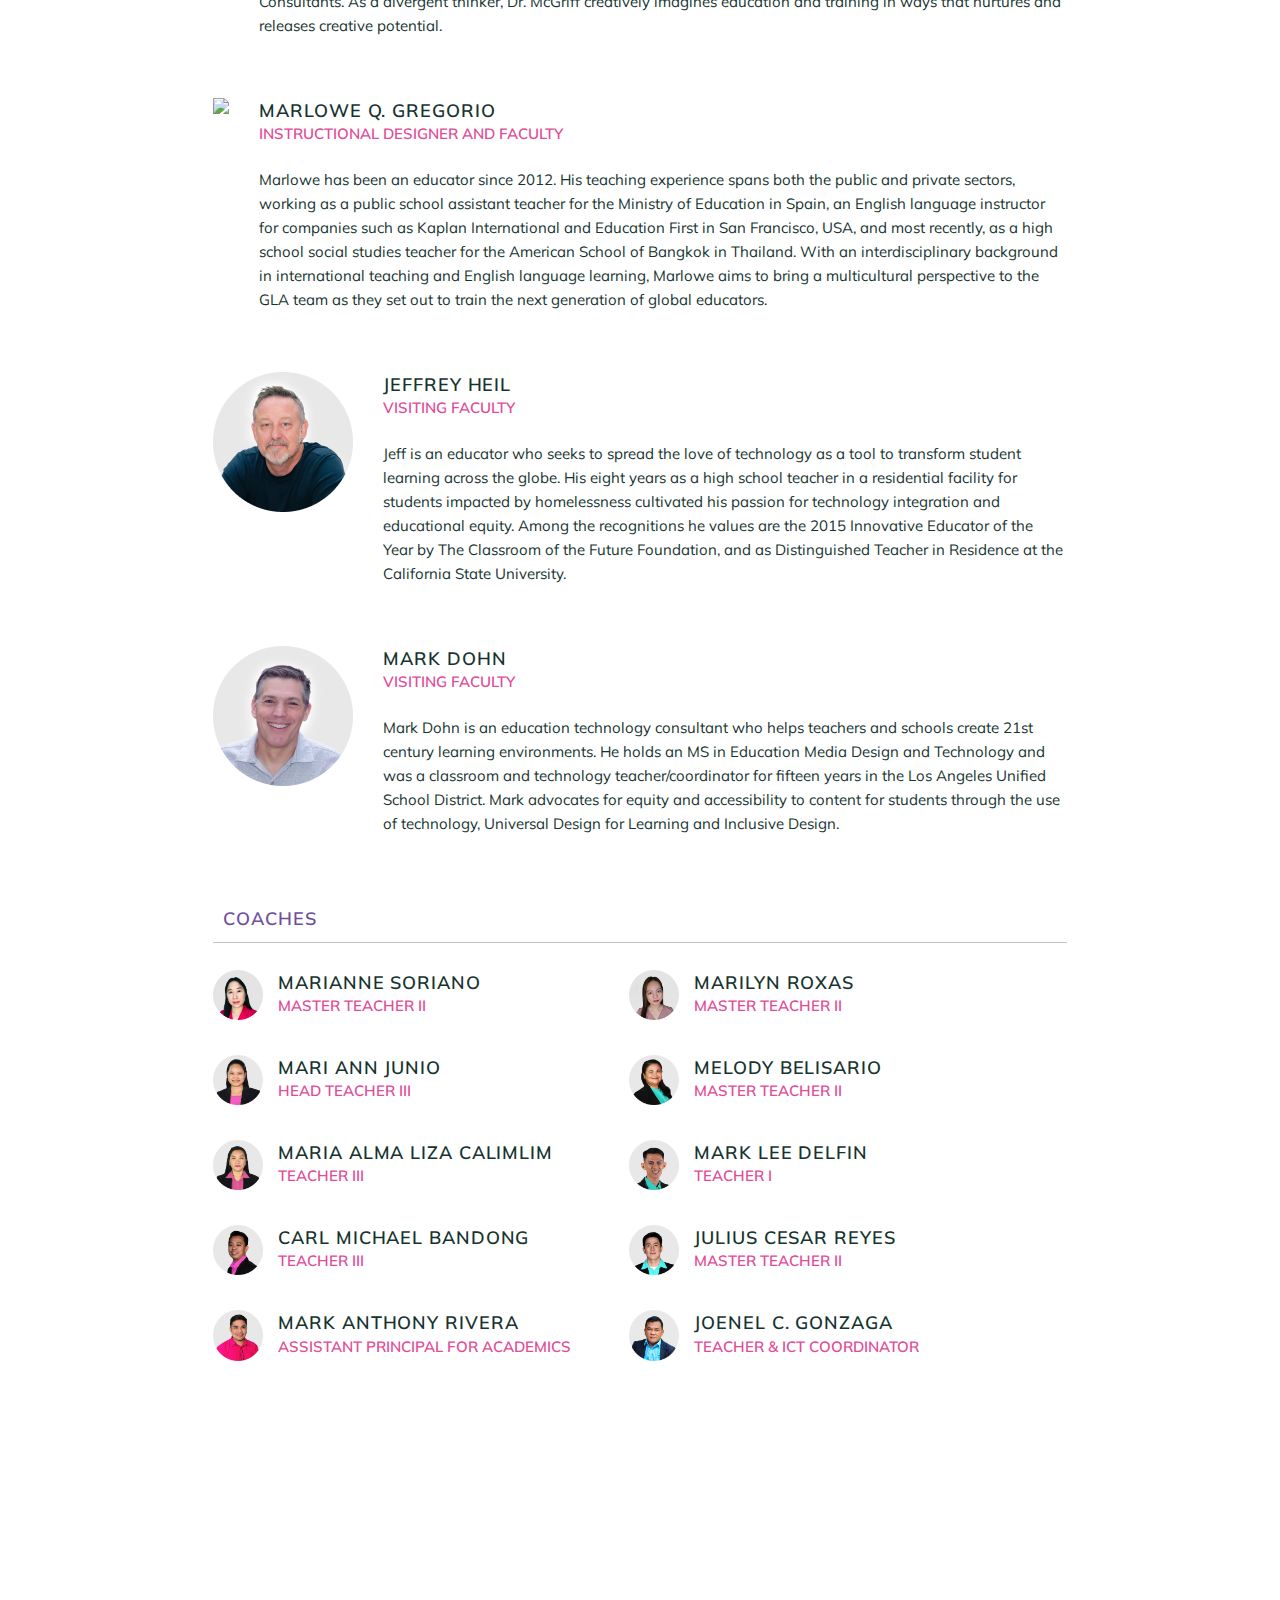
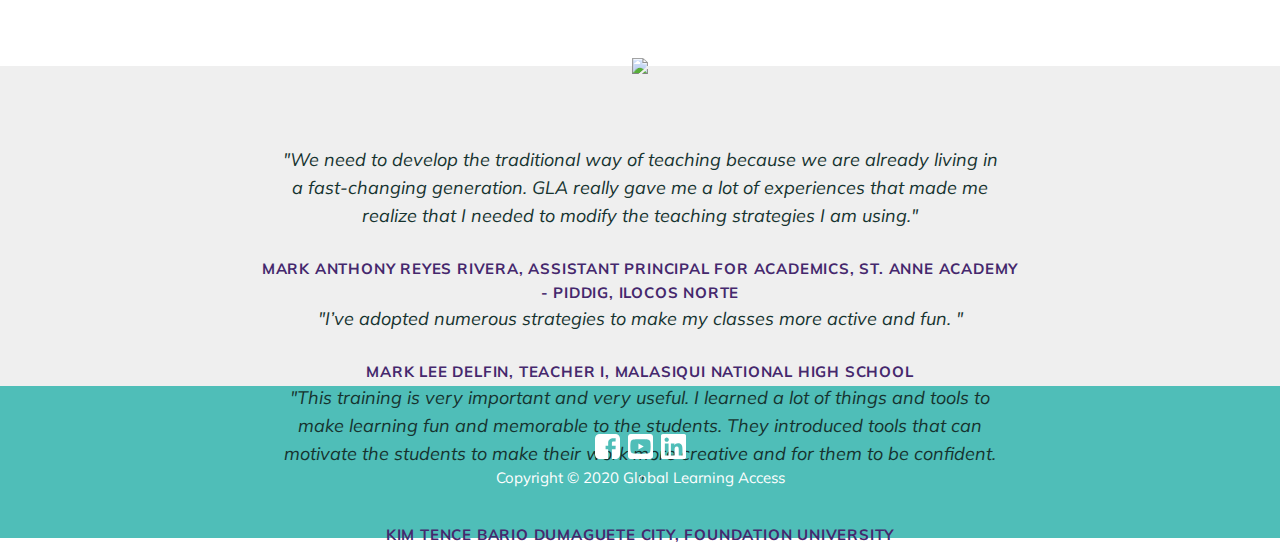
==== commit f3640981: "Apply WO QA items" ====
--- a/about.html
+++ b/about.html
@@ -49,7 +49,7 @@
         MENU
         <nav id="menu">
           <a href="enroll.html" class="btn btn-enroll">ENROLL NOW</a>
-          <a href="/">Home</a>
+          <a href="index.html">Home</a>
           <a href="about.html">About</a>
           <a href="sponsor.html">Sponsor</a>
           <h5>GET IN TOUCH</h5>
@@ -286,7 +286,7 @@
         <img src="images/rivera.png">
         <div class="staff-info">
           <h4>Mark Anthony Rivera</h4>
-          <h5>MASTER TEACHER, ASSISTANT PRINCIPAL FOR ACADEMICS</h5>
+          <h5>ASSISTANT PRINCIPAL FOR ACADEMICS</h5>
         </div>
       </div>
       <div class="coach">
--- a/styles.css
+++ b/styles.css
@@ -244,6 +244,7 @@
 .courses-block {
   display: flex;
   justify-content: space-between;
+  text-align: left;
 }
 
 .course {
@@ -511,7 +512,8 @@
 
 .home-courses {
   background: var(--white);
-  padding: 7rem calc(100% * 4 / 48) 0;
+  padding: 3rem calc(100% * 4 / 48) 0;
+  text-align: center;
 }
 
 .home-courses > h2 {
@@ -522,7 +524,7 @@
   background: var(--grey-light);
   padding: 5rem 20%;
   text-align: center;
-  height: 17rem;
+  height: 20rem;
 }
 
 .testimonial {
@@ -534,7 +536,7 @@
   line-height: 28px;
   font-style: italic;
   margin: 0 0 1.5em;
-  padding: 0 5vw;
+  padding: 0 2vw;
 }
 
 .testimonial > .author {
@@ -1013,7 +1015,7 @@
   }
 
   .testimonials {
-  height: 24rem;
+  height: 27rem;
 }
 
 }
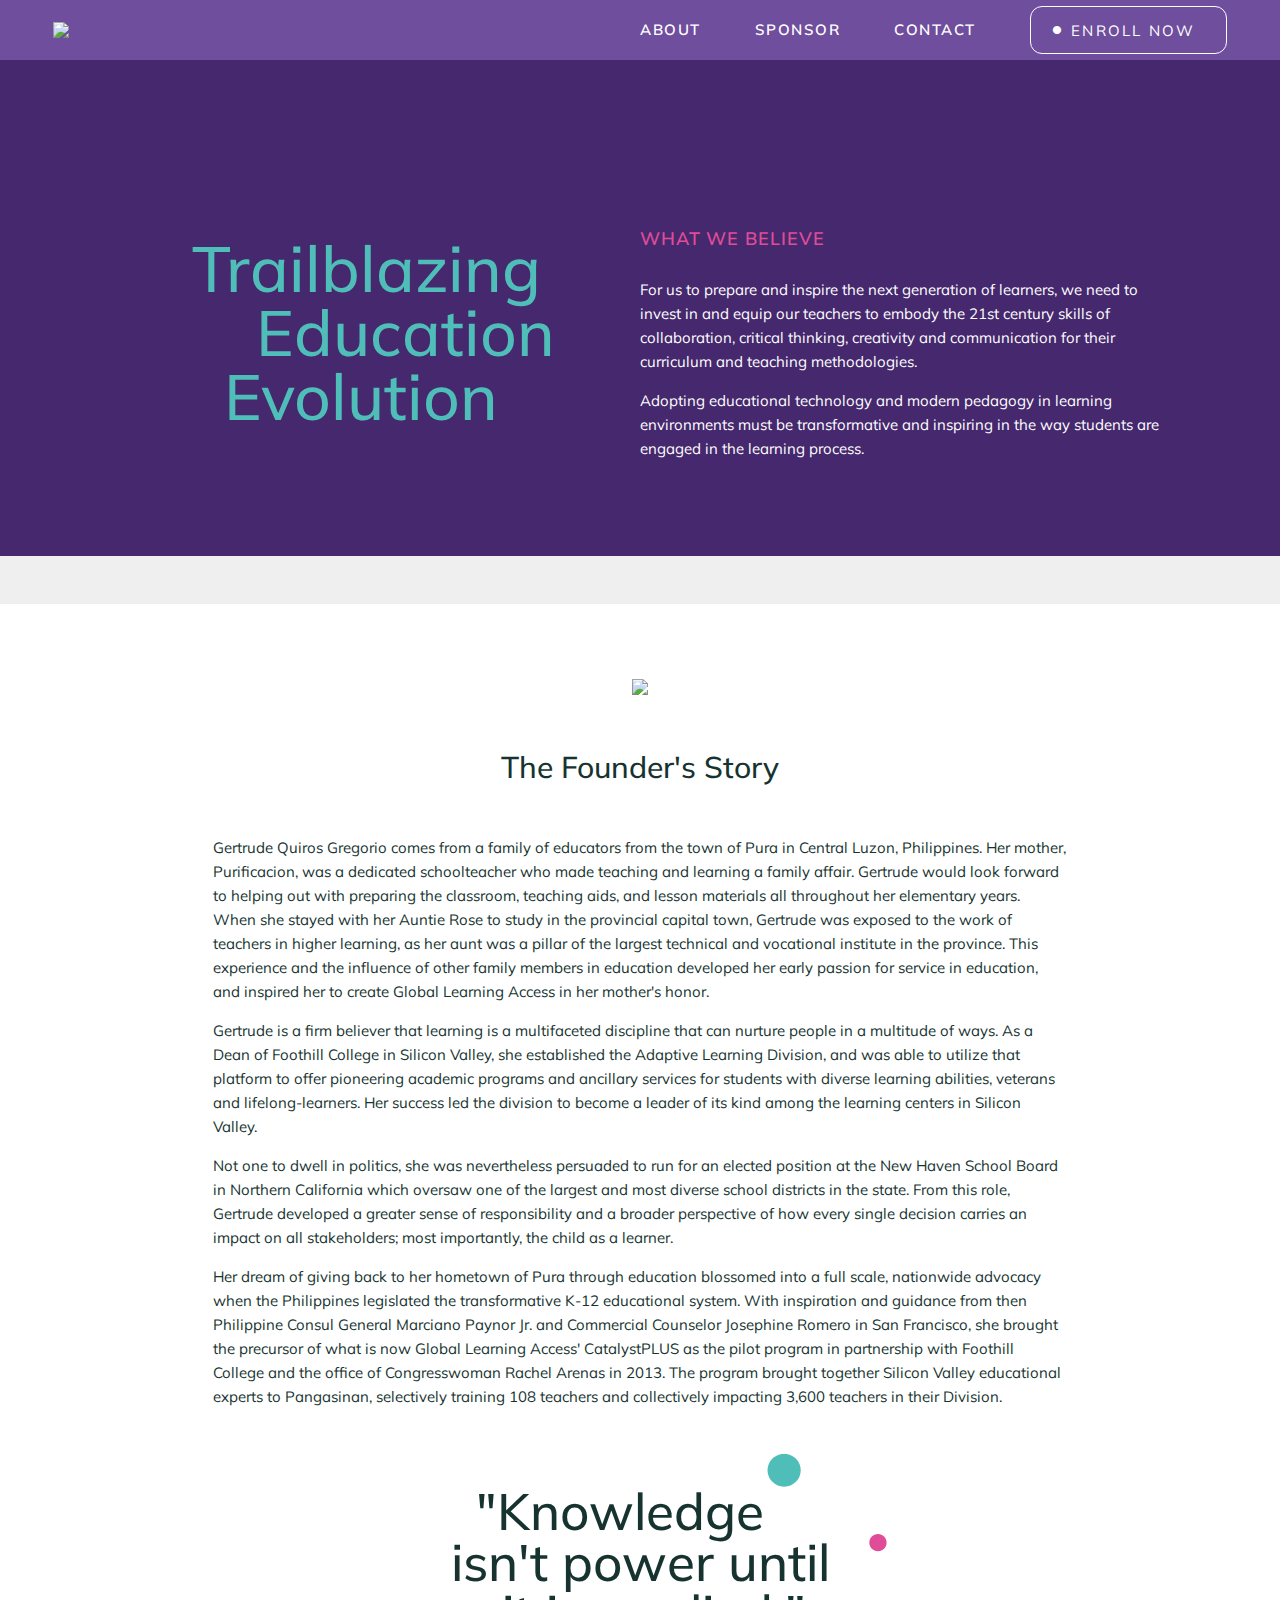
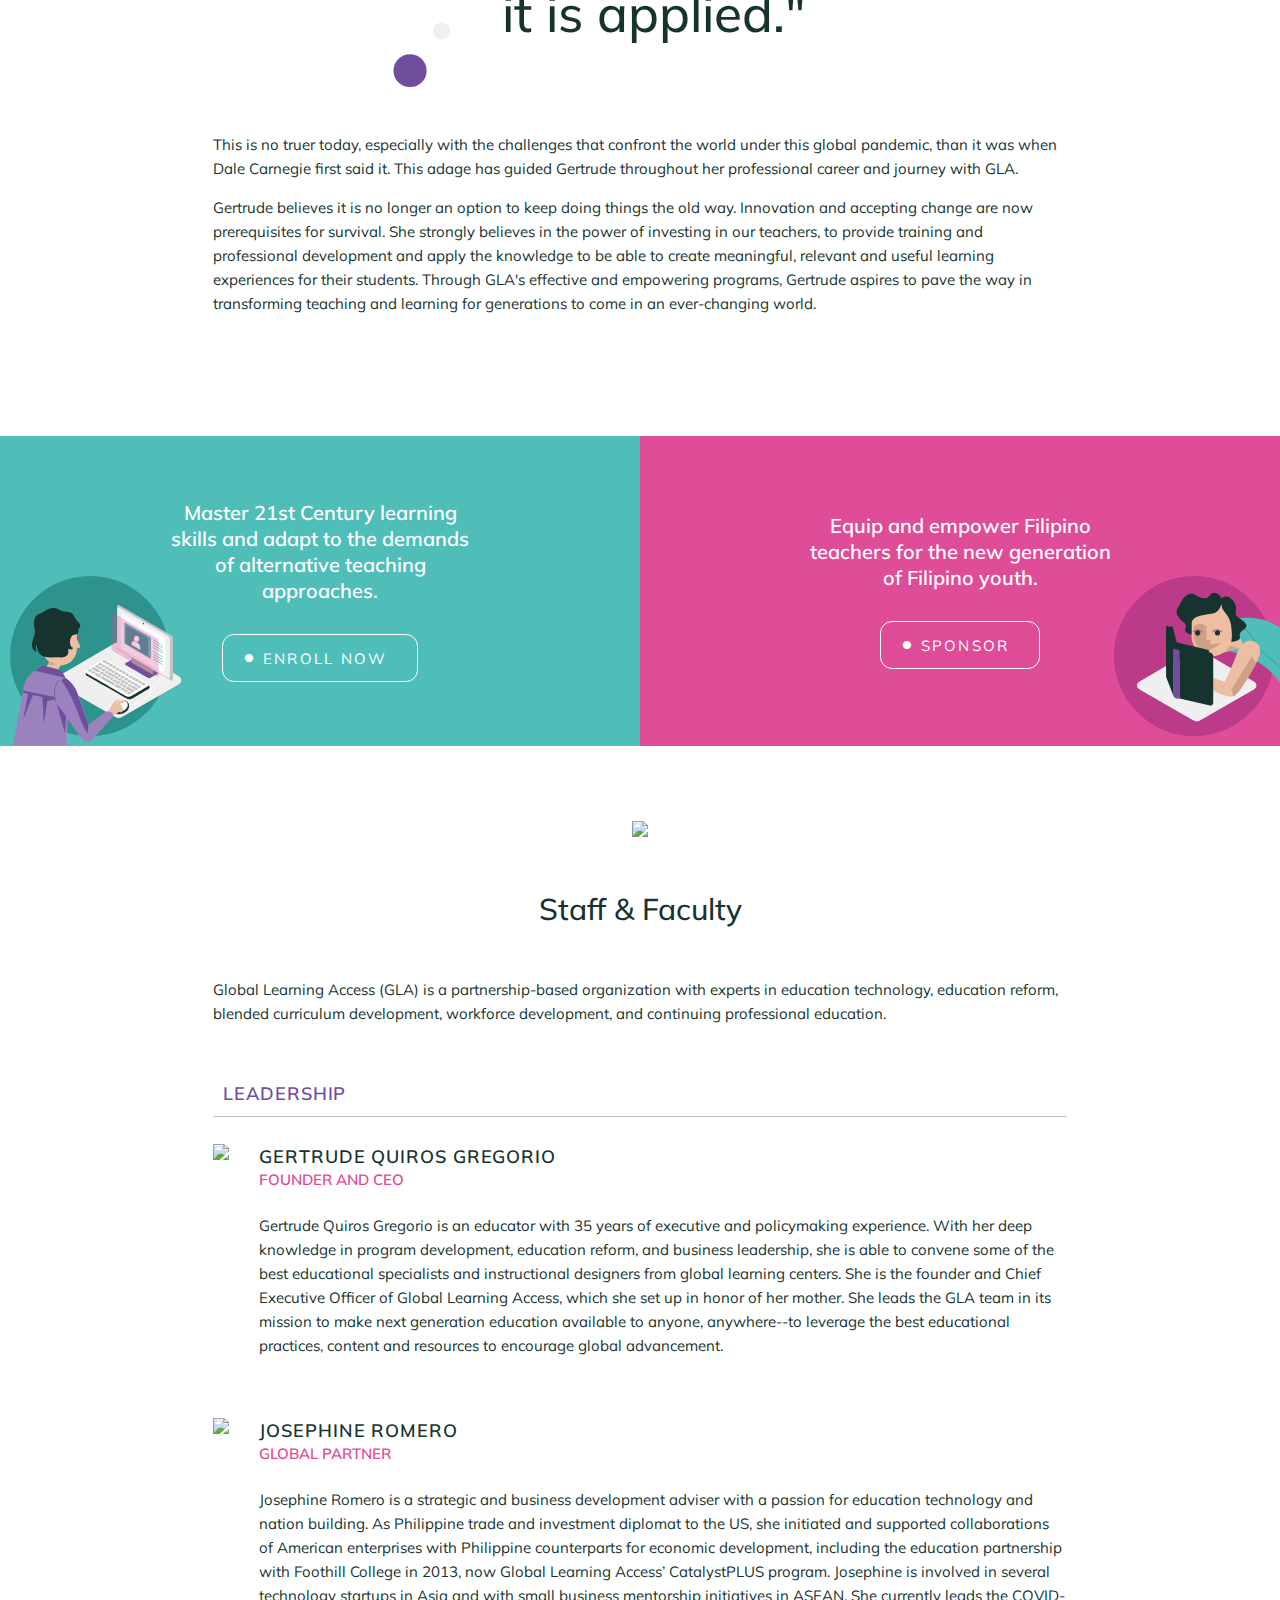
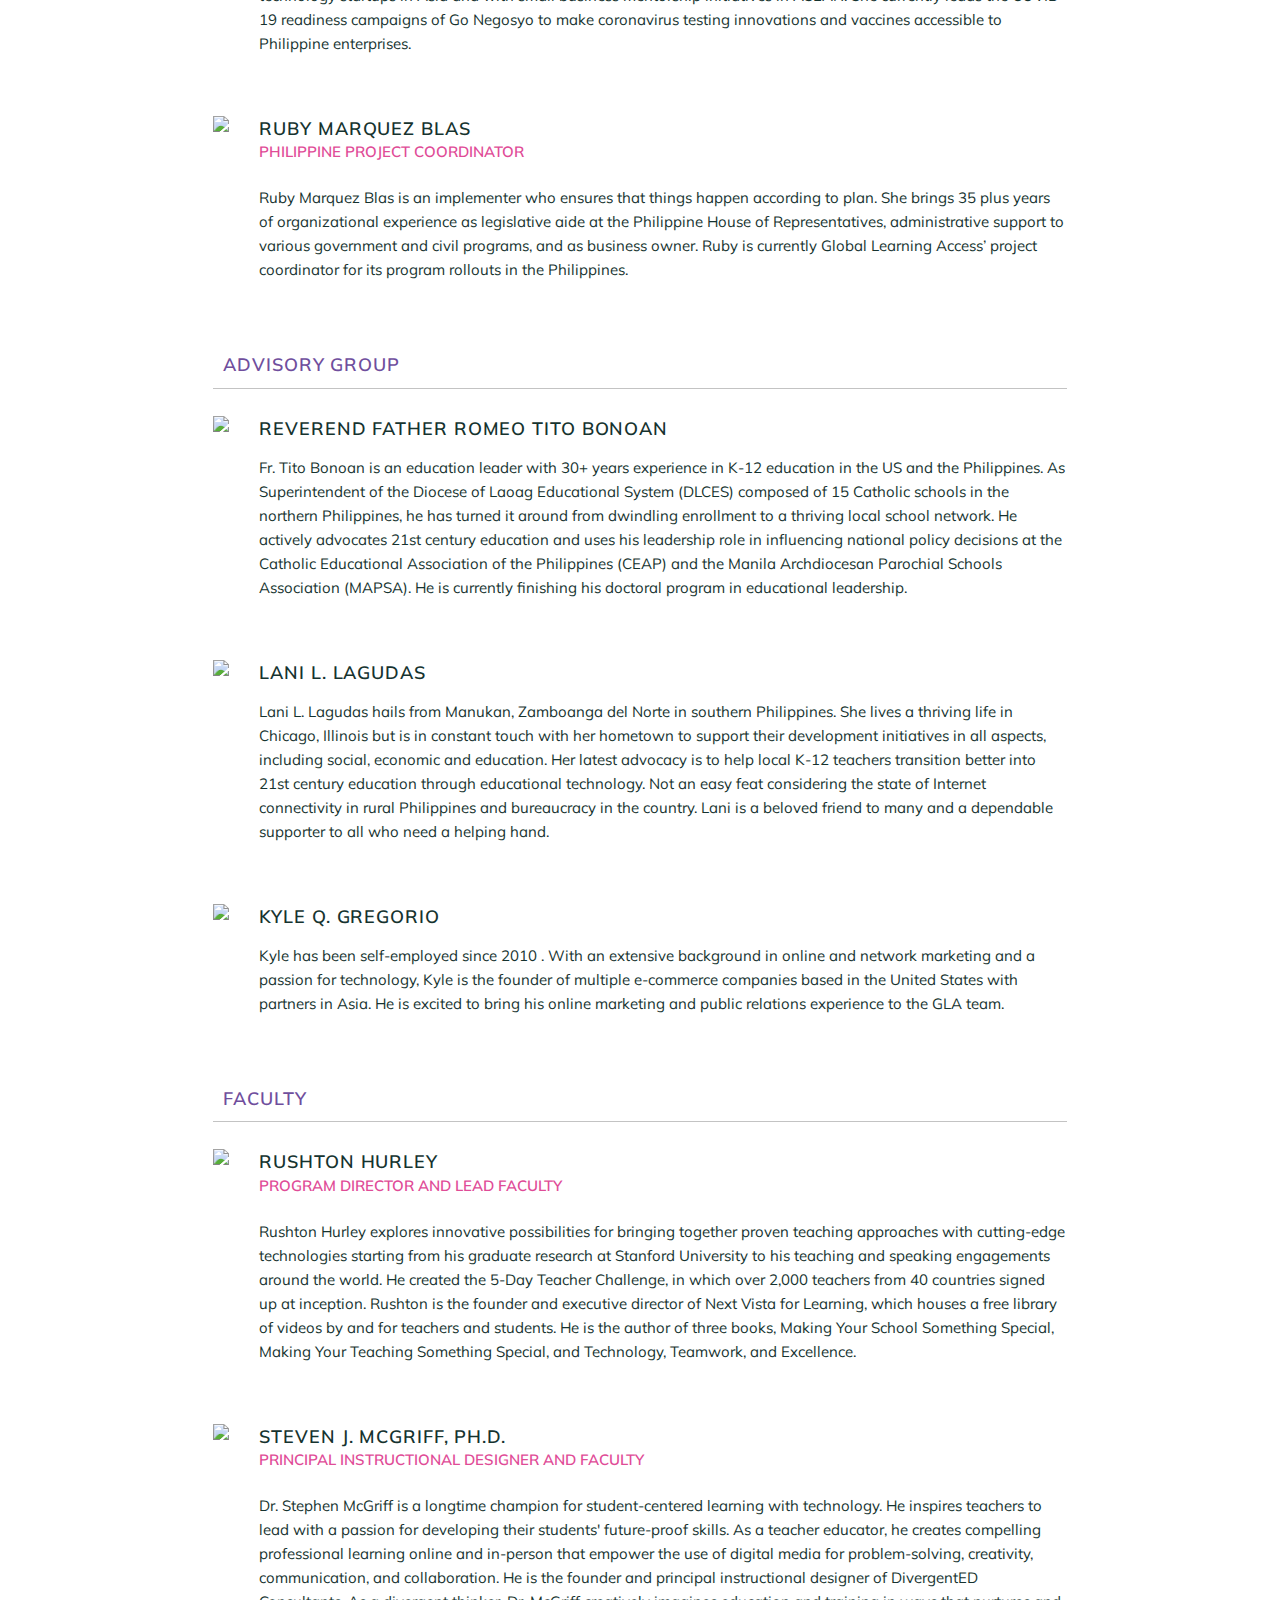
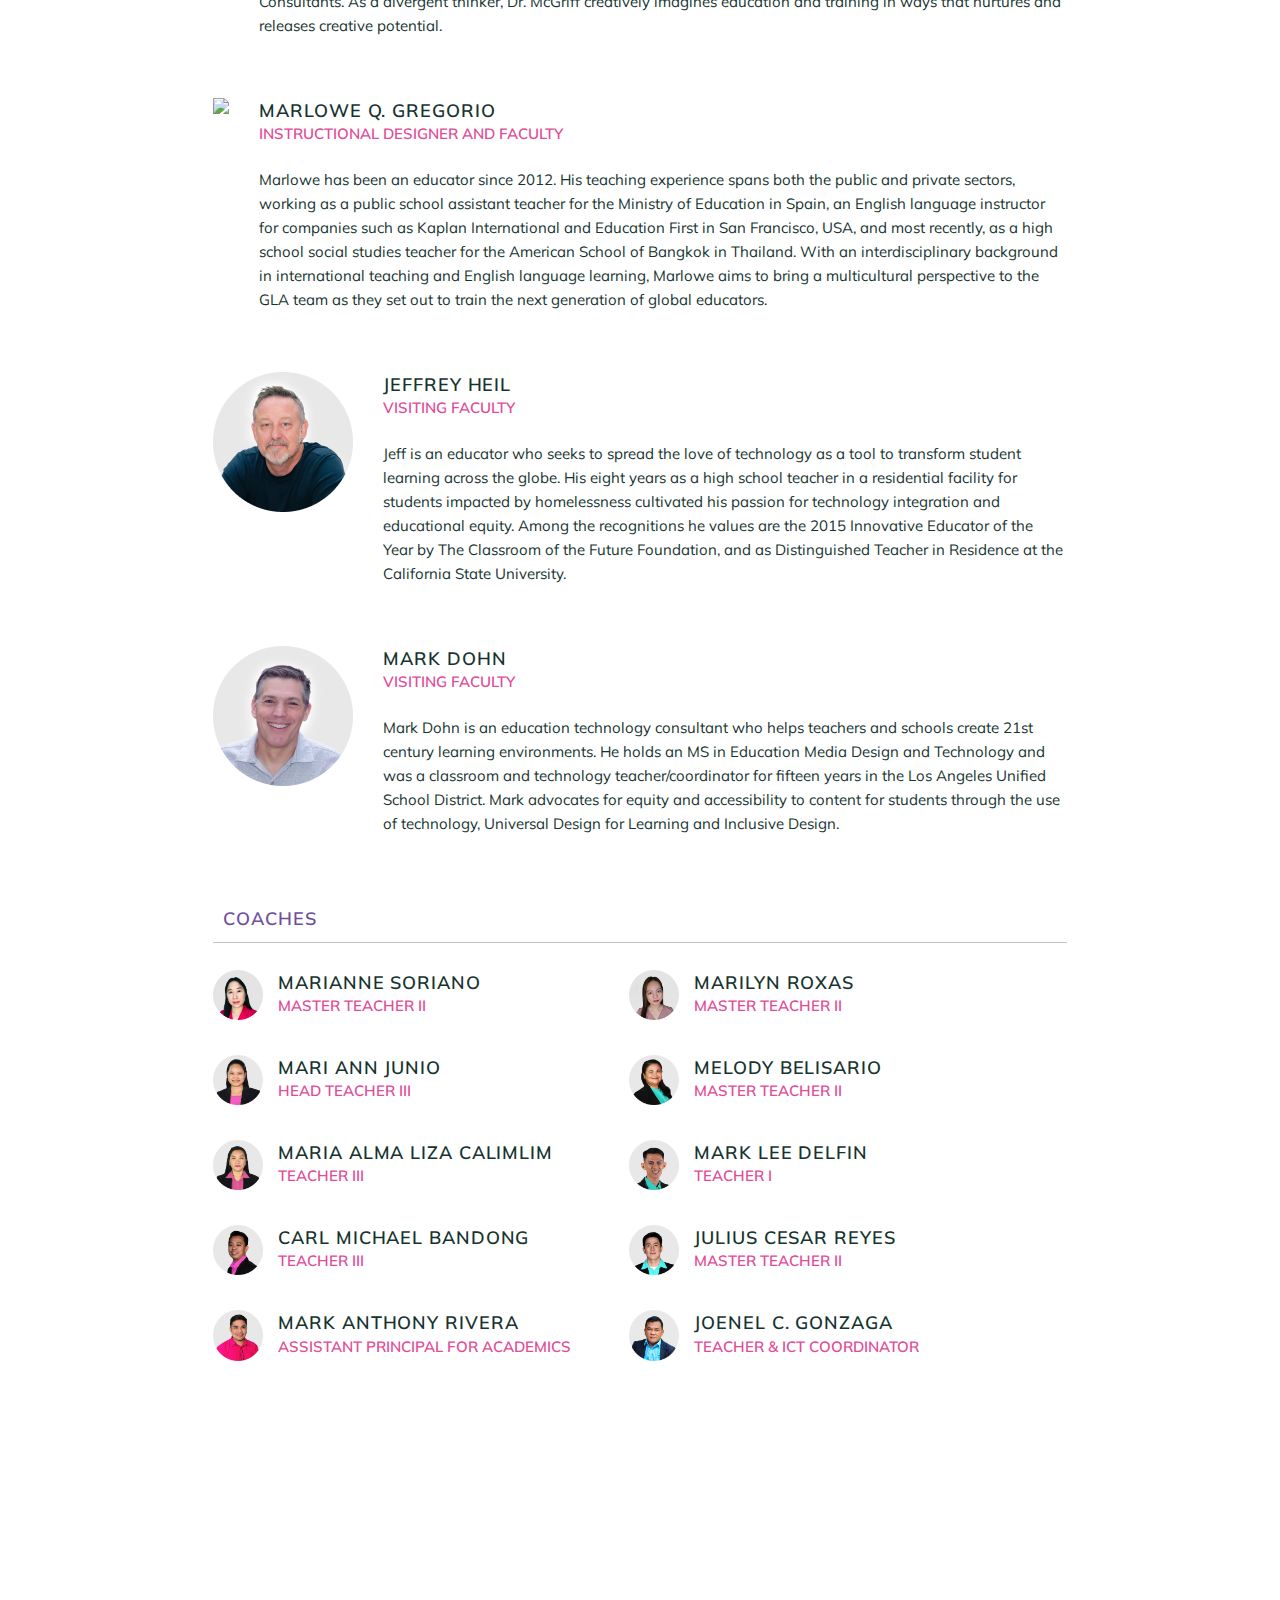
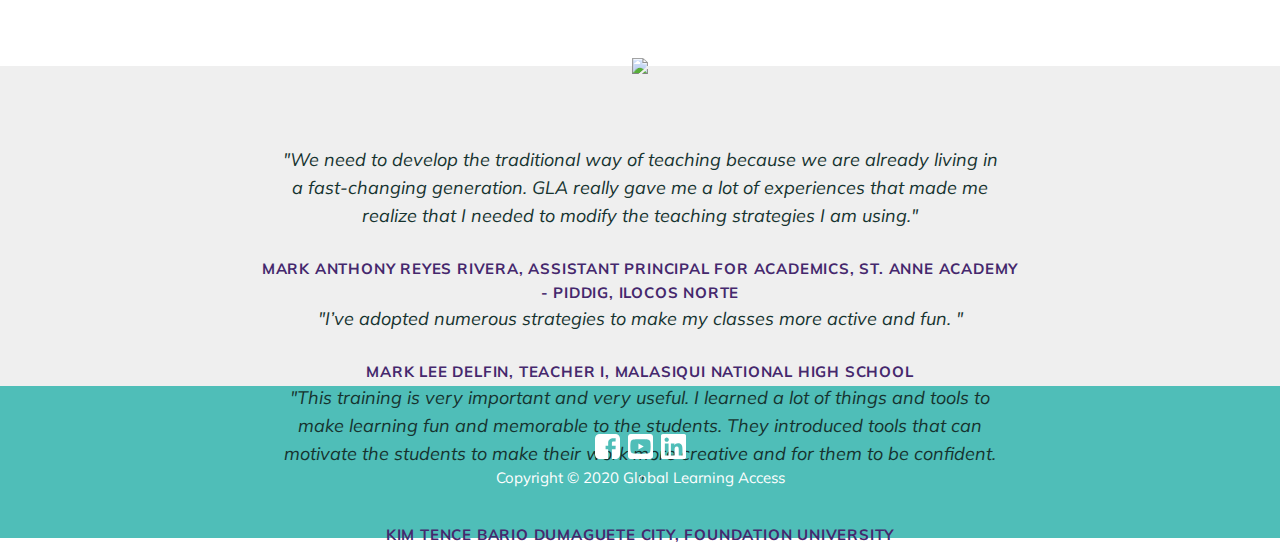
==== commit e4575edc: "Apply final GLA edits" ====
--- a/about.html
+++ b/about.html
@@ -94,9 +94,10 @@
       <div class="title">
         <h1>
         
-        <div class="indent-1">Knowledge </div>
+        <div class="indent-1">"Knowledge </div>
         isn't power until
-        <div class="indent-2">it is applied.</div>
+        <div class="indent-2">it is applied."
+        </div>
          
         </h1>
       </div>
--- a/styles.css
+++ b/styles.css
@@ -518,6 +518,7 @@
 
 .home-courses > h2 {
   text-align: center;
+  margin-bottom: 0;
 }
 
 .testimonials {
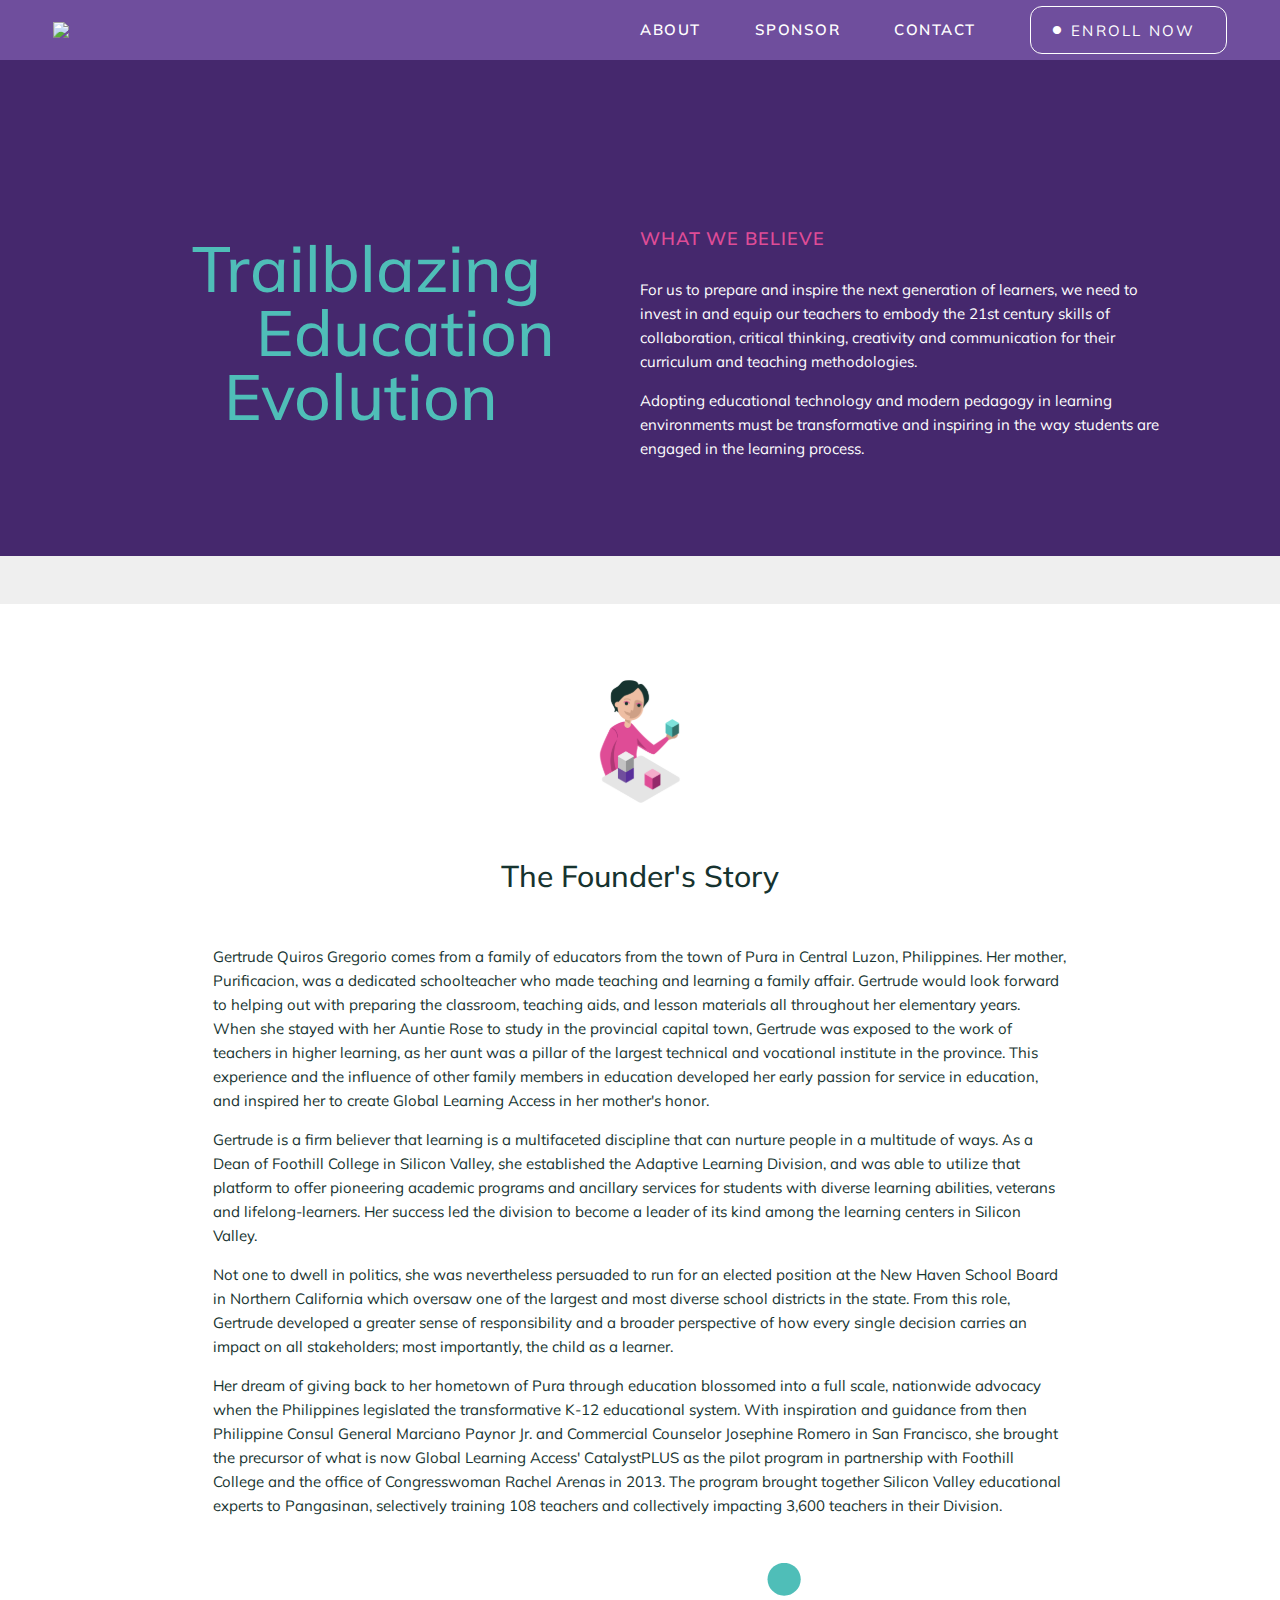
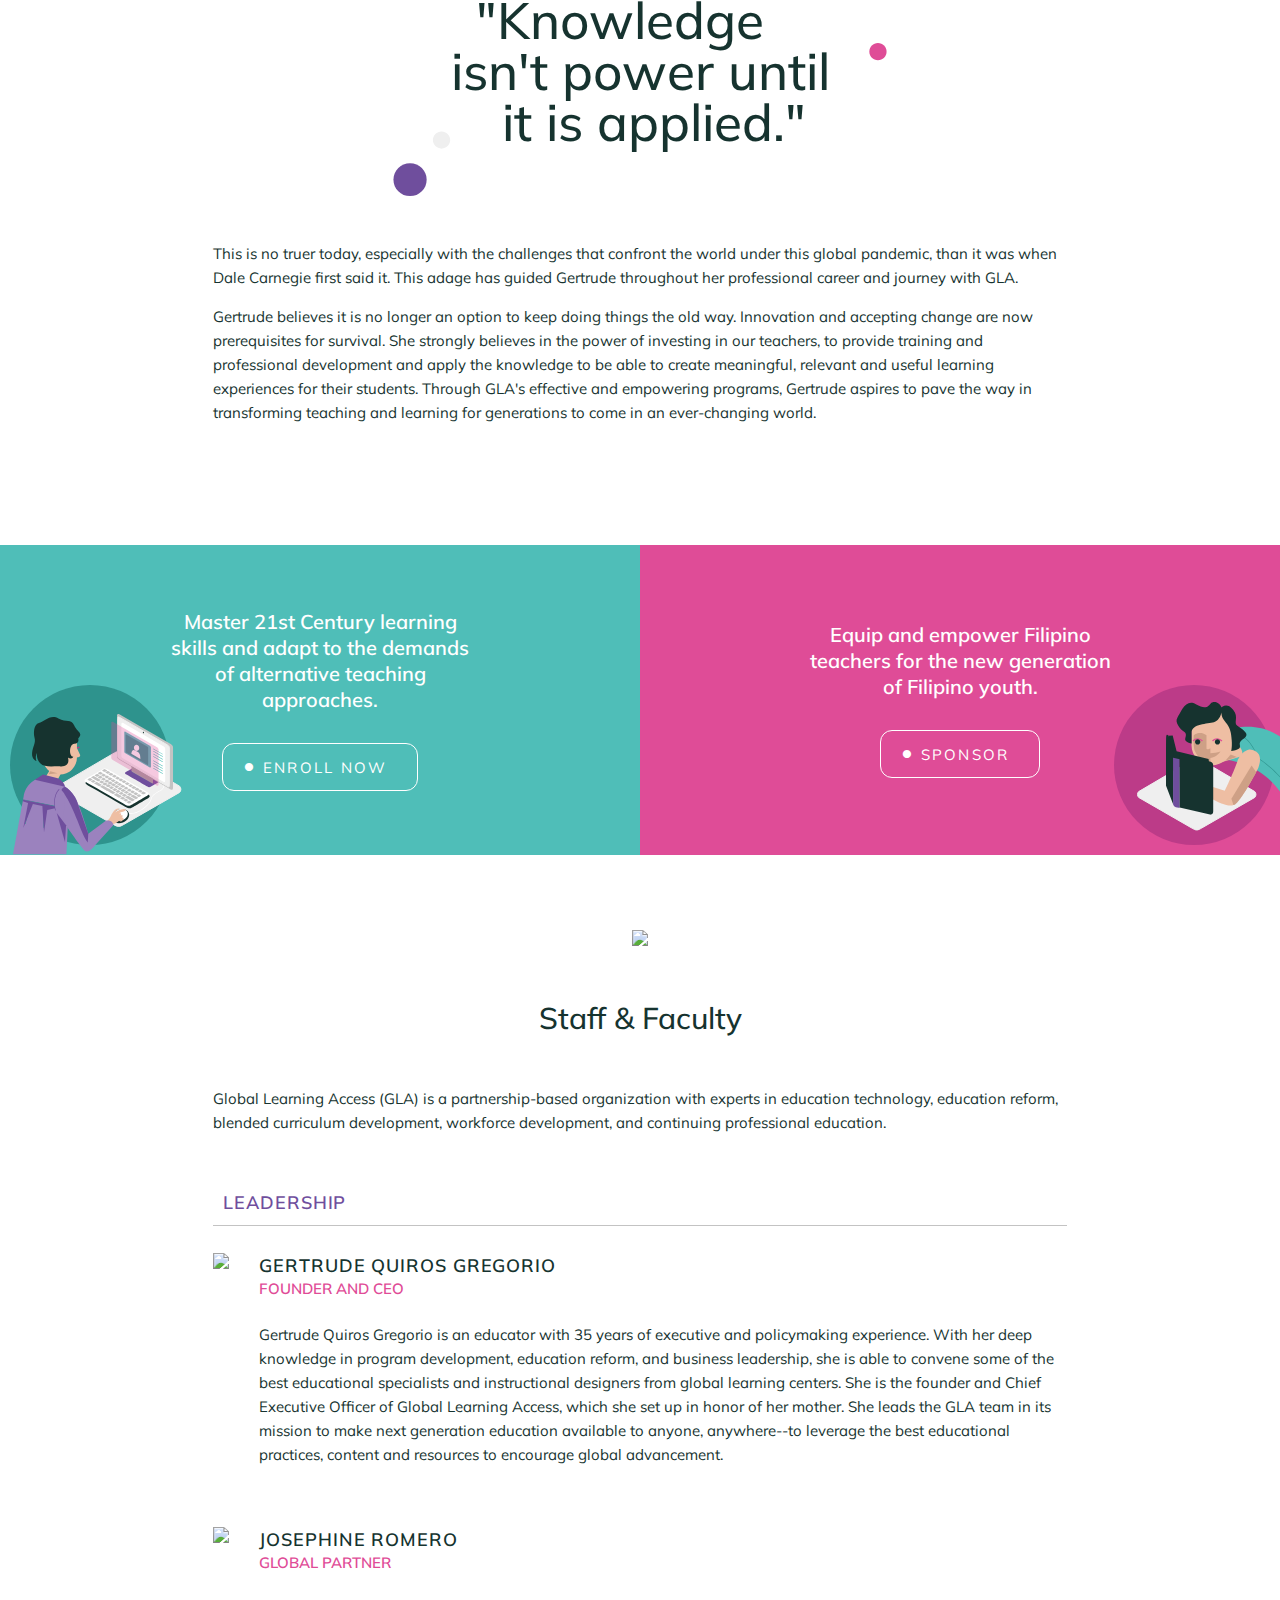
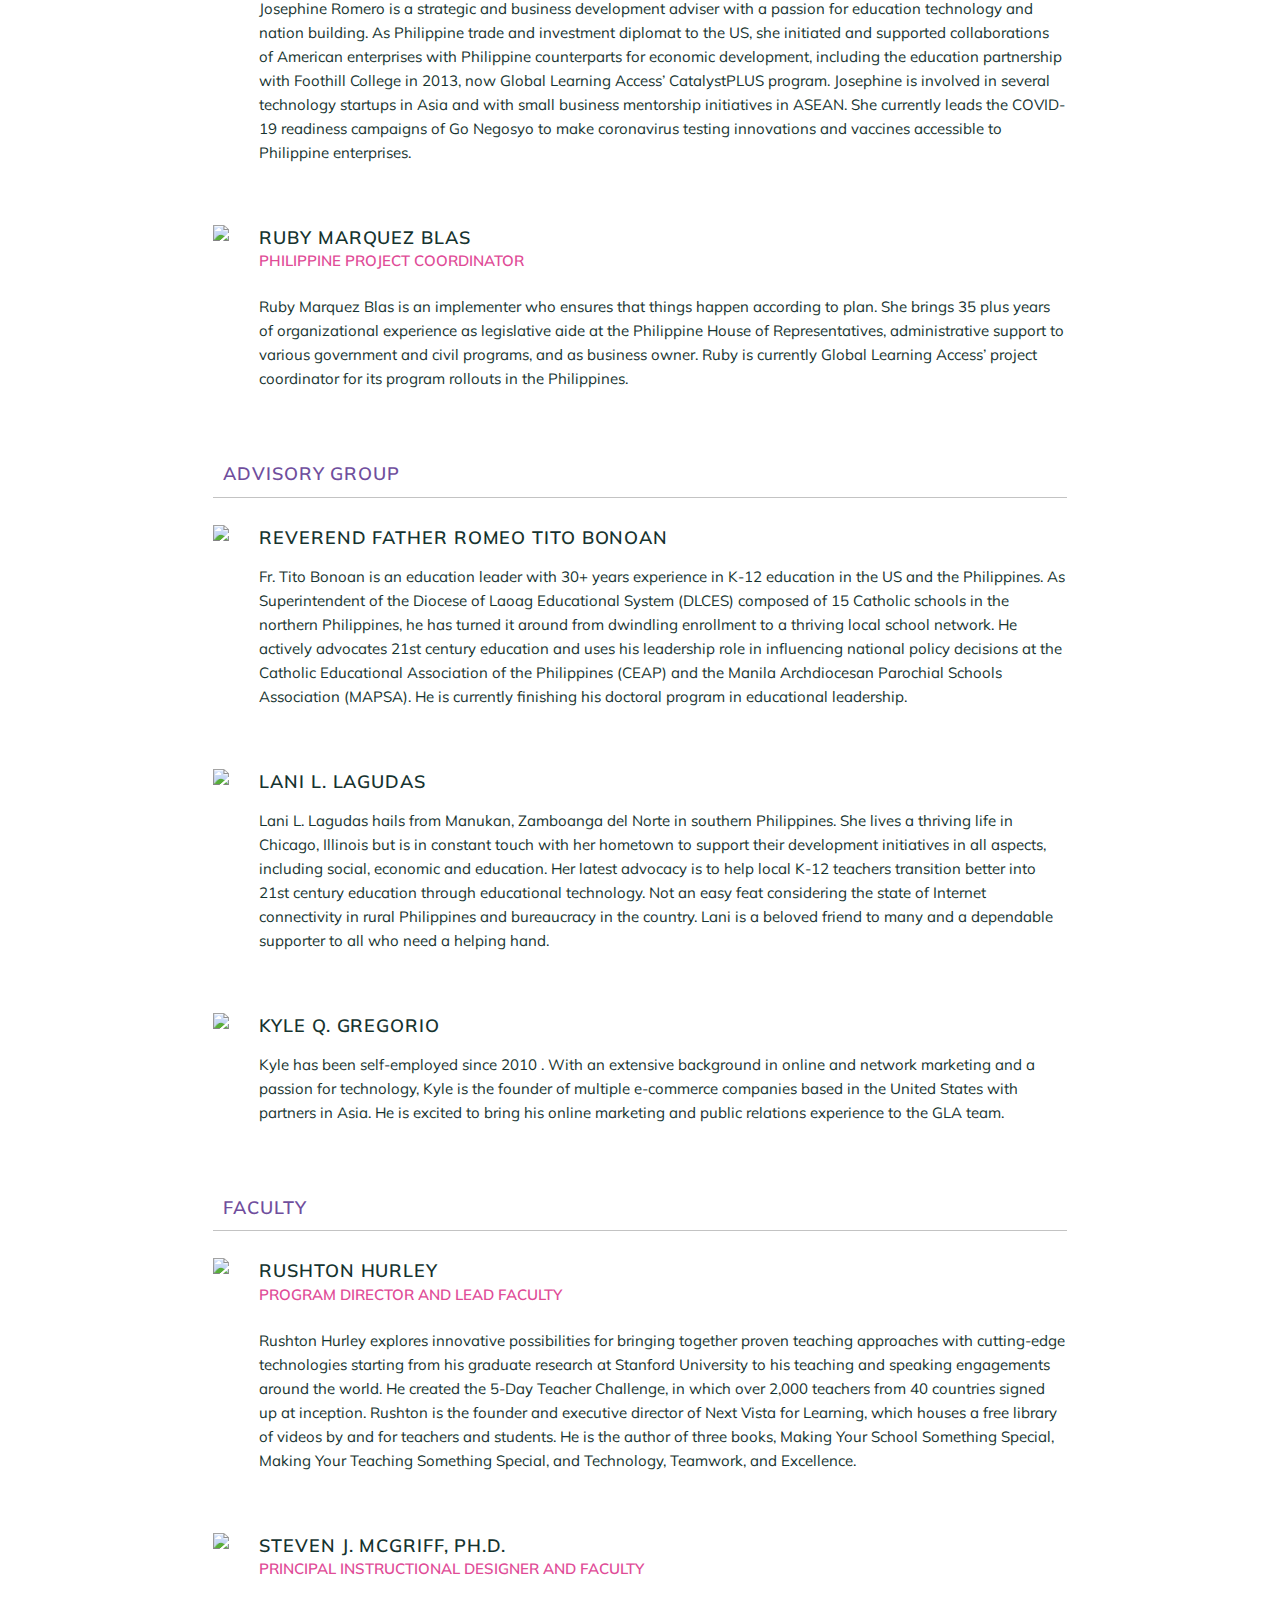
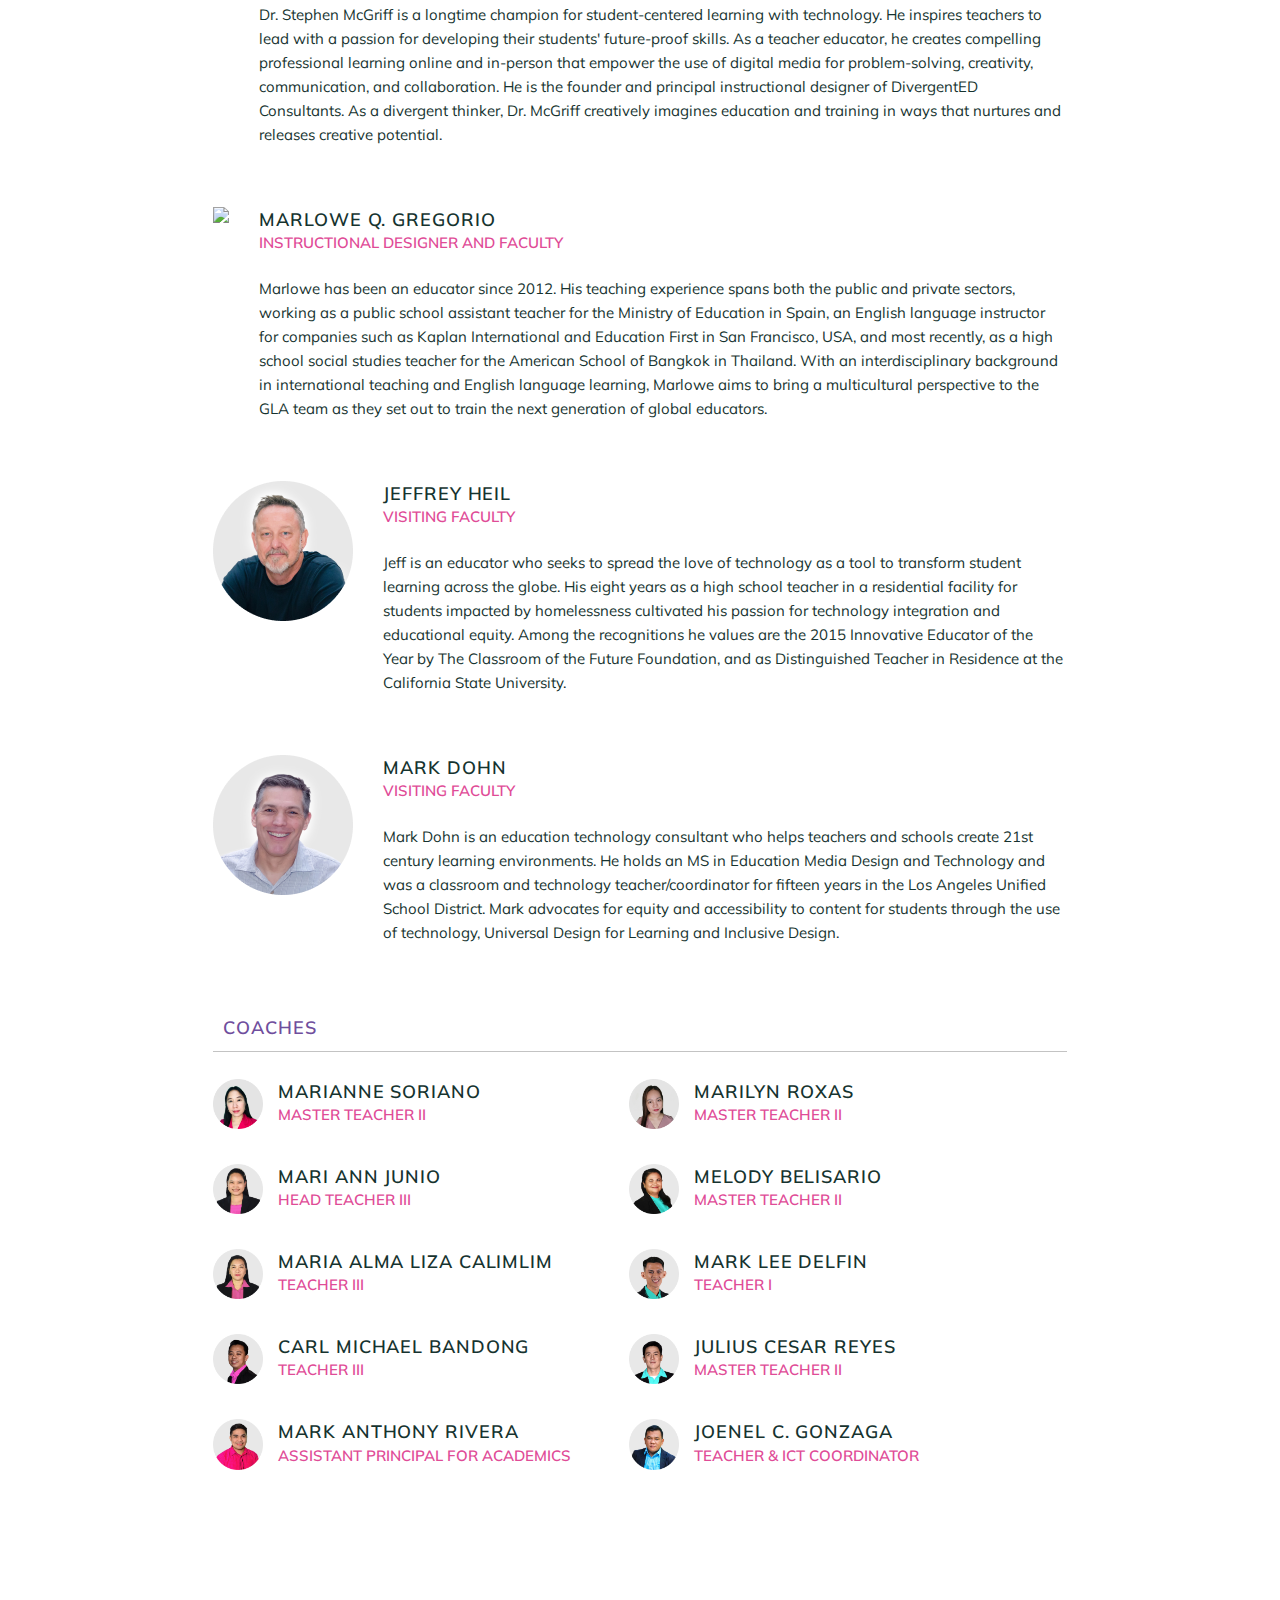
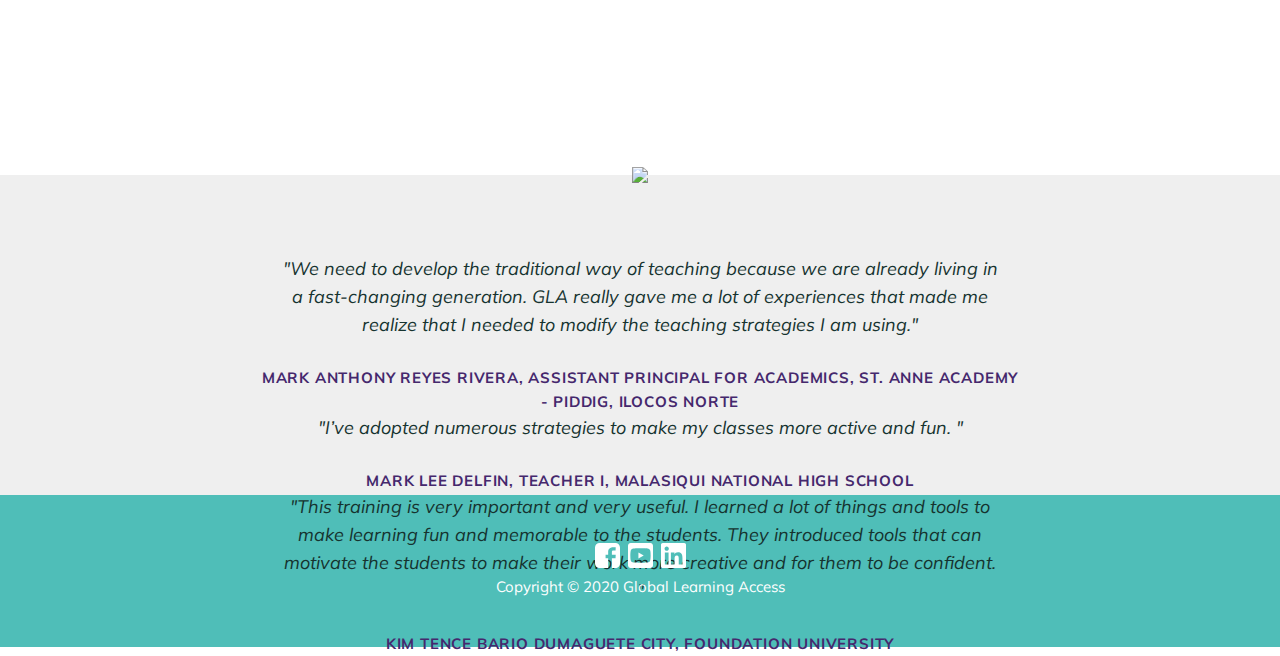
==== commit 220eb2c7: "Replace Founder's Story image" ====
--- a/about.html
+++ b/about.html
@@ -80,7 +80,7 @@
     </section>
     <div class="spacer"></div>
     <section class="about-story container-small">
-      <h2>    <img src="images/founder-story.svg">
+      <h2>    <img src="images/founders-story.svg">
       <br/><br/>
       The Founder's Story</h2>
       <div class="mobile-collapse"><p>Gertrude Quiros Gregorio comes from a family of educators from the town of Pura in Central Luzon, Philippines. Her mother, Purificacion, was a dedicated schoolteacher who made teaching and learning a family affair. Gertrude would look forward to helping out with preparing the classroom, teaching aids, and lesson materials all throughout her elementary years. When she stayed with her Auntie Rose to study in the provincial capital town, Gertrude was exposed to the work of teachers in higher learning, as her aunt was a pillar of the largest technical and vocational institute in the province. This experience and the influence of other family members in education developed her early passion for service in education, and inspired her to create Global Learning Access in her mother's honor.</p>
